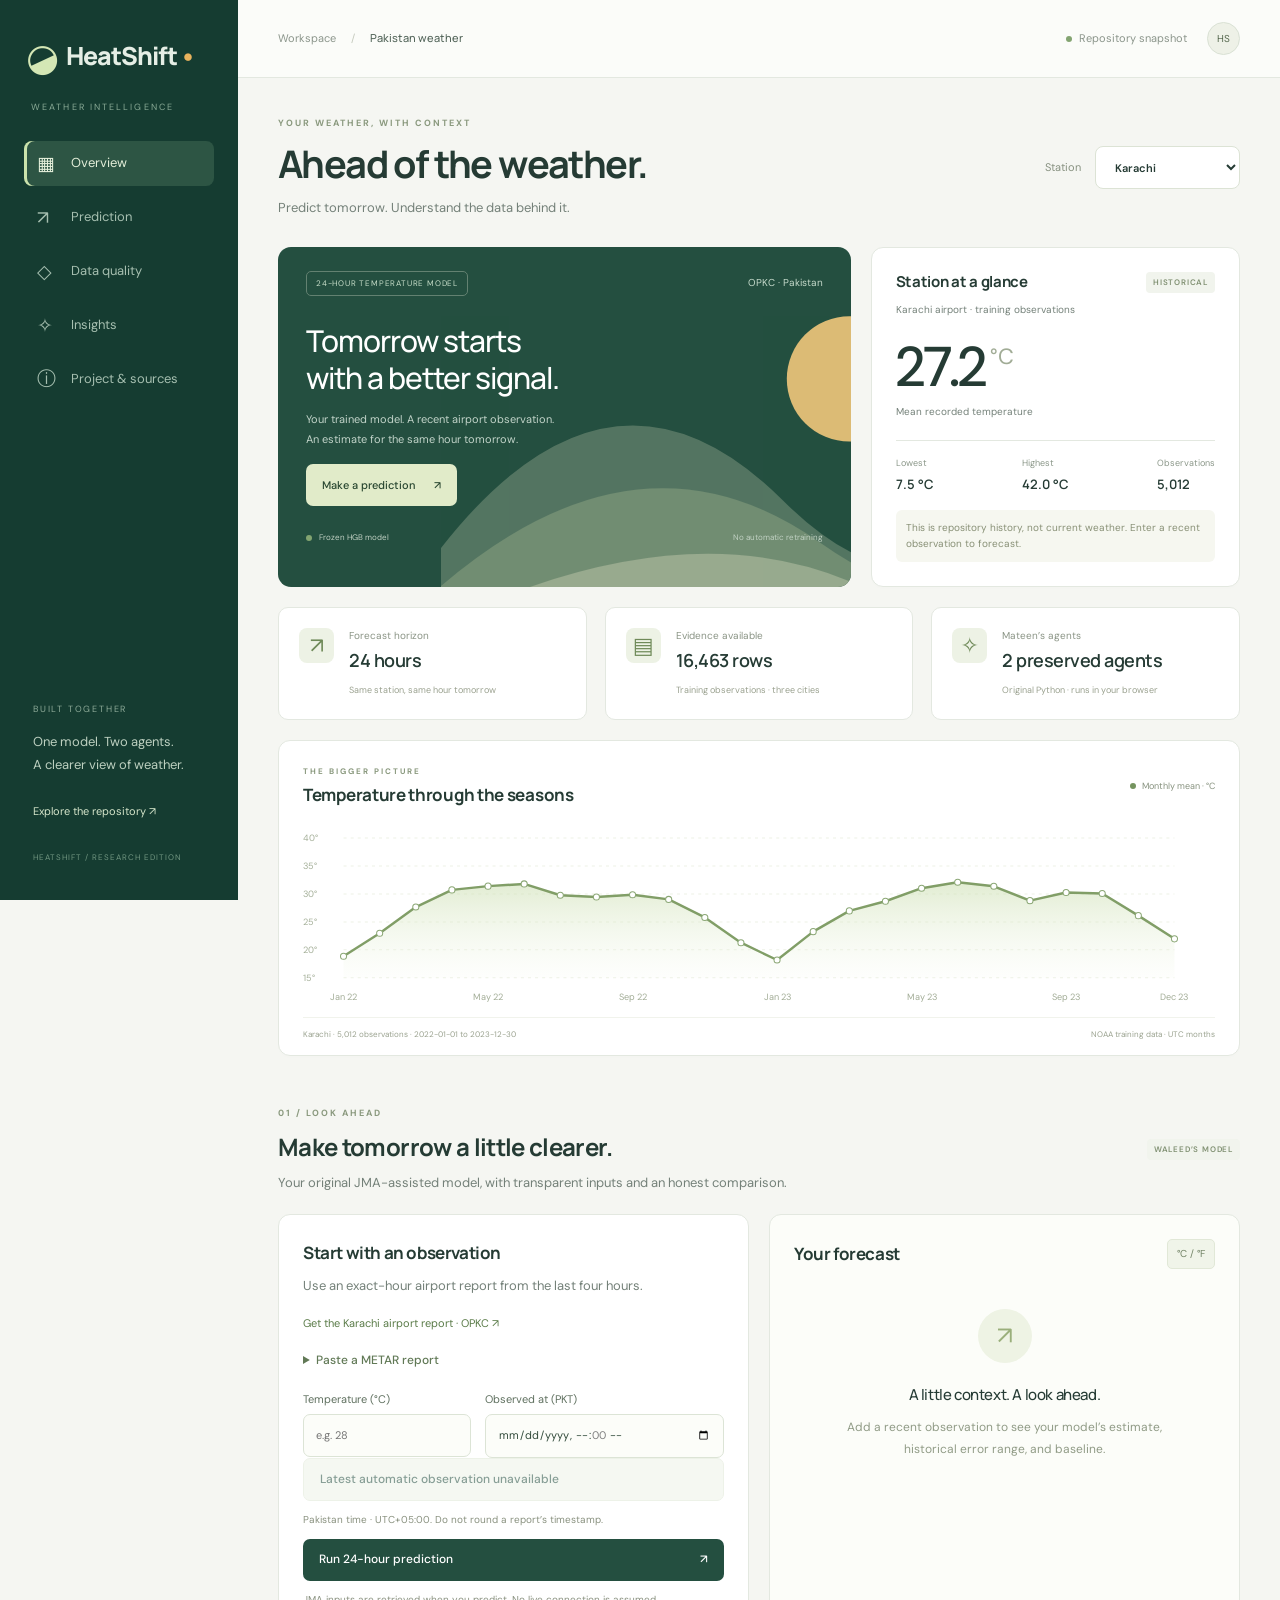
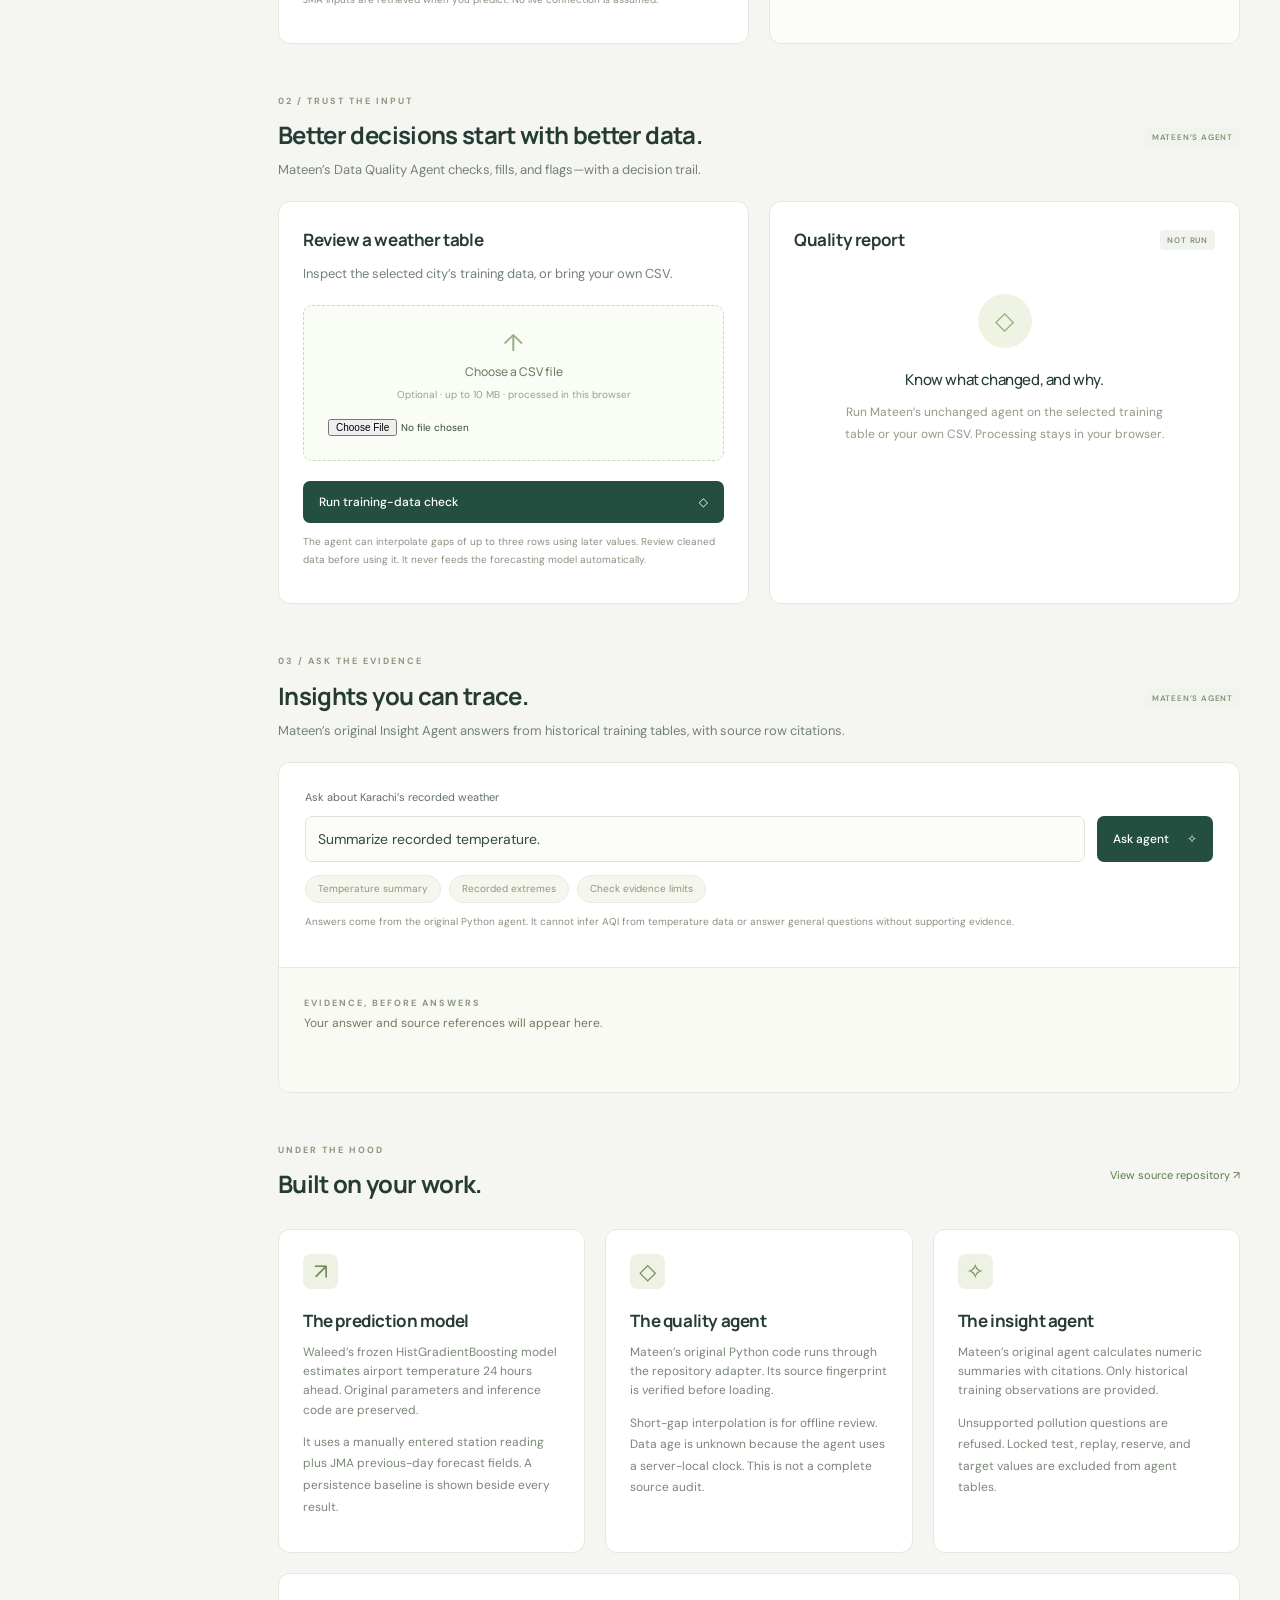
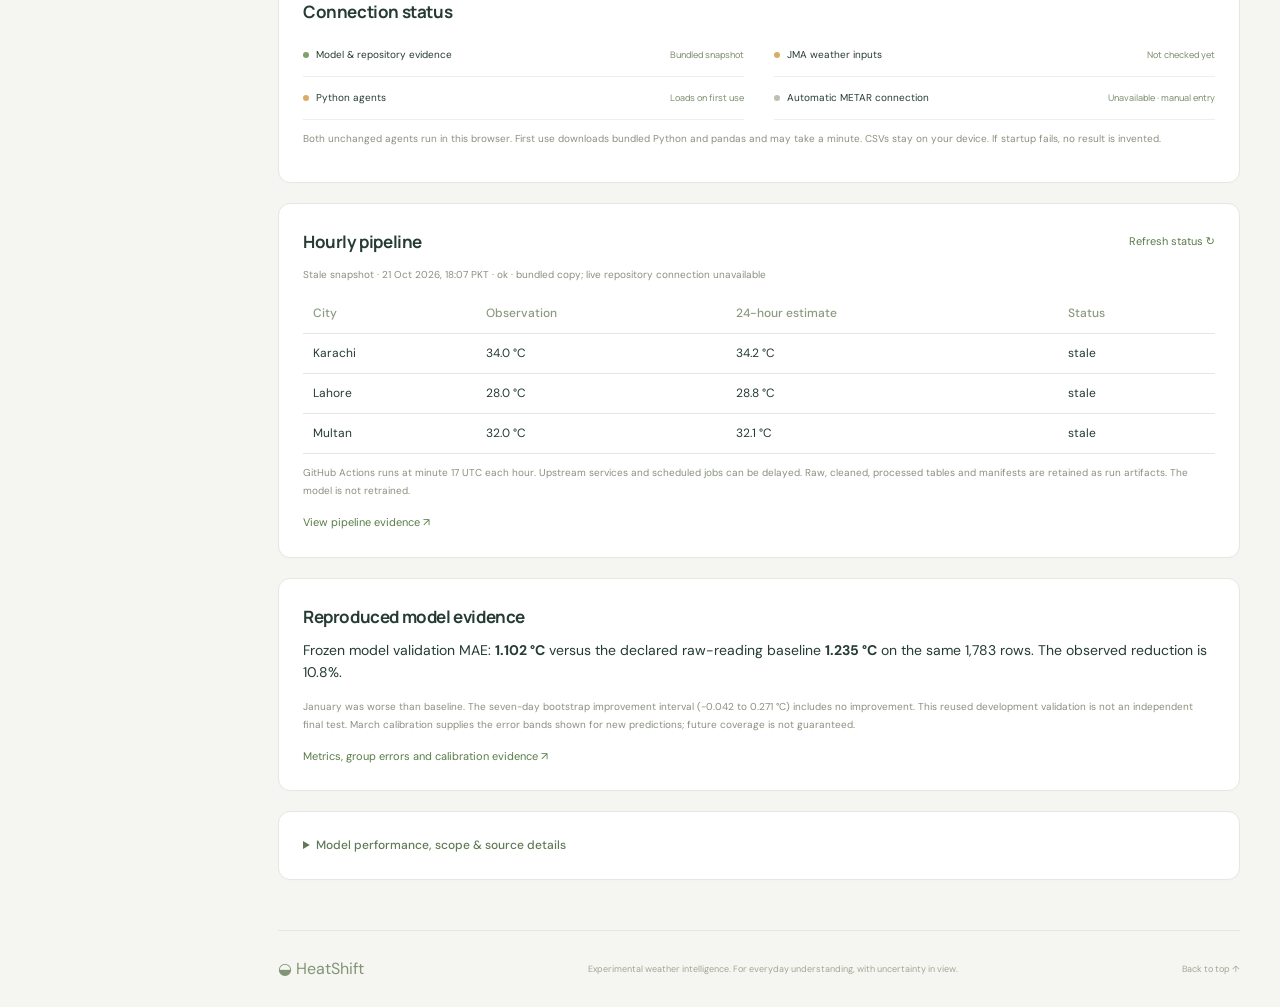
==== HeatShift_Web/index.html @ b213c1d8 "Complete frozen-model evidence, preserved-agent dashboard and hourly pipeline" ====
<!doctype html>
<html lang="en"><head><meta charset="utf-8"><meta name="viewport" content="width=device-width, initial-scale=1"><meta name="theme-color" content="#173f35"><meta name="description" content="HeatShift combines a trained 24-hour temperature model with data quality and cited weather insights for Pakistan."><title>HeatShift — Weather intelligence</title><link rel="stylesheet" href="style.css"></head>
<body>
<a class="skip" href="#main">Skip to dashboard</a>
<aside class="sidebar"><a class="brand" href="#overview"><span class="brand-icon">◒</span> HeatShift<span class="brand-dot">•</span></a><span class="workspace-label">WEATHER INTELLIGENCE</span><nav aria-label="Dashboard"><a class="active" href="#overview"><span>▦</span> Overview</a><a href="#prediction"><span>↗</span> Prediction</a><a href="#quality"><span>◇</span> Data quality</a><a href="#insights"><span>✧</span> Insights</a><a href="#project"><span>ⓘ</span> Project & sources</a></nav><div class="sidebar-bottom"><span class="tiny-label">BUILT TOGETHER</span><p>One model. Two agents.<br>A clearer view of weather.</p><a href="https://github.com/waleedirfan2006-arch/Heat-Shift-" target="_blank" rel="noreferrer">Explore the repository ↗</a><span class="version">HEATSHIFT / RESEARCH EDITION</span></div></aside>
<div class="app"><header class="topbar"><span>Workspace <span class="slash">/</span> <strong>Pakistan weather</strong></span><div><span class="snapshot"><i></i> Repository snapshot</span><span class="avatar" title="HeatShift team">HS</span></div></header>
<main id="main"><section id="overview"><div class="page-heading"><div><p class="eyebrow">YOUR WEATHER, WITH CONTEXT</p><h1>Ahead of the weather.</h1><p class="muted">Predict tomorrow. Understand the data behind it.</p></div><label class="city-picker">Station <select id="city"><option>Karachi</option><option>Lahore</option><option>Multan</option></select></label></div>
<div class="overview-grid"><article class="hero"><div class="hero-top"><span class="pill light">24-HOUR TEMPERATURE MODEL</span><span id="airport">OPKC · Pakistan</span></div><div class="hero-copy"><span class="sun" aria-hidden="true">☀</span><h2>Tomorrow starts<br>with a better signal.</h2><p>Your trained model. A recent airport observation.<br>An estimate for the same hour tomorrow.</p><a class="button cream" href="#prediction">Make a prediction <span>↗</span></a></div><div class="hero-bottom"><span><i></i> Frozen HGB model</span><span>No automatic retraining</span></div><svg class="landscape" viewBox="0 0 600 320" aria-hidden="true"><circle cx="430" cy="92" r="66" fill="#f1c77c"/><path d="M0 270Q180 40 360 220T700 140V400H0" fill="#597965"/><path d="M0 310Q210 130 400 265T700 160V400H0" fill="#7a9478"/><path d="M0 350Q250 230 430 305T700 250V400H0" fill="#a5b497"/></svg></article>
<article class="card station-card"><div class="card-title"><h2>Station at a glance</h2><span class="tag">HISTORICAL</span></div><p class="muted" id="stationSub">Training observations · loading…</p><div class="historical-temp"><span id="historicalMean">—</span><small>°C</small></div><p class="muted">Mean recorded temperature</p><div class="station-range"><div><span>Lowest</span><strong id="historicalMin">—</strong></div><div><span>Highest</span><strong id="historicalMax">—</strong></div><div><span>Observations</span><strong id="rowCount">—</strong></div></div><div class="notice subtle">This is repository history, not current weather. Enter a recent observation to forecast.</div></article></div>
<div class="stat-grid"><article class="mini-card"><span class="mini-icon">↗</span><div><span>Forecast horizon</span><strong>24 hours</strong><small>Same station, same hour tomorrow</small></div></article><article class="mini-card"><span class="mini-icon">▤</span><div><span>Evidence available</span><strong>16,463 rows</strong><small>Training observations · three cities</small></div></article><article class="mini-card"><span class="mini-icon">✧</span><div><span>Mateen’s agents</span><strong>2 preserved agents</strong><small id="runtimeBrief">Original Python · runs in your browser</small></div></article></div>
<article class="card history-card"><div class="card-title"><div><p class="eyebrow">THE BIGGER PICTURE</p><h2>Temperature through the seasons</h2></div><span class="legend"><i></i> Monthly mean · °C</span></div><div id="chart" class="chart" aria-label="Historical monthly temperature chart"></div><div class="chart-foot"><span id="chartScope">Loading repository observations…</span><span>NOAA training data · UTC months</span></div></article></section>
<section id="prediction" class="section"><div class="section-heading"><div><p class="eyebrow">01 / LOOK AHEAD</p><h2>Make tomorrow a little clearer.</h2><p class="muted">Your original JMA-assisted model, with transparent inputs and an honest comparison.</p></div><span class="tag">WALEED’S MODEL</span></div><div class="two-col"><article class="card"><h3>Start with an observation</h3><p class="muted">Use an exact-hour airport report from the last four hours.</p><a id="metarLink" class="text-link" target="_blank" rel="noreferrer">Get the airport report ↗</a><details><summary>Paste a METAR report</summary><label for="metar">Airport report</label><textarea id="metar" rows="2" placeholder="Paste one report for the selected airport"></textarea><button id="parseMetar" type="button" class="button secondary">Fill observation</button><p id="parseStatus" class="help" role="status"></p></details><form id="forecastForm"><div class="form-grid"><label>Temperature (°C)<input id="temperature" type="number" min="-60" max="60" step="1" placeholder="e.g. 28" required></label><label>Observed at (PKT)<input id="observedAt" type="datetime-local" step="3600" required></label></div><button id="usePipelineObservation" class="button secondary wide" type="button" disabled>Latest automatic observation unavailable</button><p class="help">Pakistan time · UTC+05:00. Do not round a report’s timestamp.</p><button class="button primary wide" id="predict">Run 24-hour prediction <span>↗</span></button><p id="forecastStatus" role="status" class="help">JMA inputs are retrieved when you predict. No live connection is assumed.</p></form></article><article class="card result-card"><div class="card-title"><h3>Your forecast</h3><button id="units" class="unit-button" aria-label="Toggle result temperature unit">°C / °F</button></div><div id="result" aria-live="polite"><div class="empty-state"><span>↗</span><h3>A little context. A look ahead.</h3><p>Add a recent observation to see your model’s estimate, historical error range, and baseline.</p></div></div><button id="downloadForecast" class="button secondary" hidden>Download prediction receipt ↓</button></article></div></section>
<section id="quality" class="section"><div class="section-heading"><div><p class="eyebrow">02 / TRUST THE INPUT</p><h2>Better decisions start with better data.</h2><p class="muted">Mateen’s Data Quality Agent checks, fills, and flags—with a decision trail.</p></div><span class="tag">MATEEN’S AGENT</span></div><div class="two-col"><article class="card"><h3>Review a weather table</h3><p class="muted">Inspect the selected city’s training data, or bring your own CSV.</p><label class="upload-box" for="csvFile"><span>↑</span><strong>Choose a CSV file</strong><span id="fileName">Optional · up to 10 MB · processed in this browser</span><input id="csvFile" type="file" accept=".csv,text/csv"></label><button id="runQuality" class="button primary wide">Run training-data check <span>◇</span></button><button id="resetFile" class="text-link" hidden>Use repository training data instead</button><p class="help">The agent can interpolate gaps of up to three rows using later values. Review cleaned data before using it. It never feeds the forecasting model automatically.</p></article><article class="card"><div class="card-title"><h3>Quality report</h3><span class="tag" id="qualityState">NOT RUN</span></div><div id="qualityResult" aria-live="polite"><div class="empty-state"><span>◇</span><h3>Know what changed, and why.</h3><p>Run Mateen’s unchanged agent on the selected training table or your own CSV. Processing stays in your browser.</p></div></div><div id="qualityDownloads" hidden><label class="checkbox"><input type="checkbox" id="approveCleaned"> I reviewed the decisions and limitations.</label><div class="action-row"><button id="downloadCleaned" class="button secondary" disabled>Cleaned CSV ↓</button><button id="downloadQuality" class="button secondary">Report JSON ↓</button></div></div></article></div></section>
<section id="insights" class="section"><div class="section-heading"><div><p class="eyebrow">03 / ASK THE EVIDENCE</p><h2>Insights you can trace.</h2><p class="muted">Mateen’s original Insight Agent answers from historical training tables, with source row citations.</p></div><span class="tag">MATEEN’S AGENT</span></div><article class="card insight-card"><div class="insight-input"><label for="question">Ask about <span id="insightCity">Karachi</span>’s recorded weather</label><div class="ask-row"><input id="question" value="Summarize recorded temperature." maxlength="500"><button id="askInsight" class="button primary">Ask agent <span>✧</span></button></div><div class="chips"><button data-question="Summarize recorded temperature.">Temperature summary</button><button data-question="What are the minimum and maximum recorded temperatures?">Recorded extremes</button><button data-question="What is the air quality or AQI?">Check evidence limits</button></div><p class="help">Answers come from the original Python agent. It cannot infer AQI from temperature data or answer general questions without supporting evidence.</p></div><div id="insightResult" class="insight-output" aria-live="polite"><span class="eyebrow">EVIDENCE, BEFORE ANSWERS</span><p>Your answer and source references will appear here.</p></div></article></section>
<section id="project" class="section"><div class="section-heading"><div><p class="eyebrow">UNDER THE HOOD</p><h2>Built on your work.</h2></div><a class="text-link" href="https://github.com/waleedirfan2006-arch/Heat-Shift-" target="_blank" rel="noreferrer">View source repository ↗</a></div><div class="three-col"><article class="card"><span class="mini-icon">↗</span><h3>The prediction model</h3><p>Waleed’s frozen HistGradientBoosting model estimates airport temperature 24 hours ahead. Original parameters and inference code are preserved.</p><p class="help">It uses a manually entered station reading plus JMA previous-day forecast fields. A persistence baseline is shown beside every result.</p></article><article class="card"><span class="mini-icon">◇</span><h3>The quality agent</h3><p>Mateen’s original Python code runs through the repository adapter. Its source fingerprint is verified before loading.</p><p class="help">Short-gap interpolation is for offline review. Data age is unknown because the agent uses a server-local clock. This is not a complete source audit.</p></article><article class="card"><span class="mini-icon">✧</span><h3>The insight agent</h3><p>Mateen’s original agent calculates numeric summaries with citations. Only historical training observations are provided.</p><p class="help">Unsupported pollution questions are refused. Locked test, replay, reserve, and target values are excluded from agent tables.</p></article></div><article class="card connection-card"><h3>Connection status</h3><div class="connections"><div><span><i class="dot green"></i>Model & repository evidence</span><strong>Bundled snapshot</strong></div><div><span><i class="dot amber" id="jmaDot"></i>JMA weather inputs</span><strong id="jmaStatus">Not checked yet</strong></div><div><span><i class="dot amber" id="agentDot"></i>Python agents</span><strong id="agentStatus">Loads on first use</strong></div><div><span><i class="dot gray"></i>Automatic METAR connection</span><strong>Unavailable · manual entry</strong></div></div><p id="runtimeStatus" class="help" role="status">Both unchanged agents run in this browser. First use downloads bundled Python and pandas and may take a minute. CSVs stay on your device. If startup fails, no result is invented.</p></article><article class="card connection-card" id="hourlyCard"><div class="card-title"><h3>Hourly pipeline</h3><button id="refreshPipeline" class="text-link">Refresh status ↻</button></div><p id="pipelineStatus" class="help" role="status">Checking the repository's latest hourly snapshot…</p><div id="pipelineResults"></div><p class="help">GitHub Actions runs at minute 17 UTC each hour. Upstream services and scheduled jobs can be delayed. Raw, cleaned, processed tables and manifests are retained as run artifacts. The model is not retrained.</p><a class="text-link" href="https://github.com/waleedirfan2006-arch/Heat-Shift-/actions" target="_blank" rel="noreferrer">View pipeline evidence ↗</a></article><article class="card connection-card"><h3>Reproduced model evidence</h3><p>Frozen model validation MAE: <b>1.102 °C</b> versus the declared raw-reading baseline <b>1.235 °C</b> on the same 1,783 rows. The observed reduction is 10.8%.</p><p class="help">January was worse than baseline. The seven-day bootstrap improvement interval (-0.042 to 0.271 °C) includes no improvement. This reused development validation is not an independent final test. March calibration supplies the error bands shown for new predictions; future coverage is not guaranteed.</p><a class="text-link" href="model_evaluation.json" target="_blank">Metrics, group errors and calibration evidence ↗</a></article><details class="card evidence-details"><summary>Model performance, scope & source details</summary><p>Reproduced January–February 2024 validation MAE against the declared raw-reading baseline, in °C (lower is better):</p><div class="table-scroll"><table><thead><tr><th>City</th><th>Original model</th><th>Persistence</th></tr></thead><tbody><tr><td>Karachi</td><td>1.031</td><td>1.368</td></tr><tr><td>Lahore</td><td>1.082</td><td>1.129</td></tr><tr><td>Multan</td><td>1.226</td><td>1.352</td></tr></tbody></table></div><p>The latest recheck uses saved archived JMA responses and unchanged model parameters; it does not tune on held-out data. Karachi was worse than persistence on the repository’s 2024 locked test (0.932 vs 0.892 °C). Historical error ranges do not guarantee future coverage.</p><p>Original model and data snapshot: <code>7bf6282b956e214438dfa89247a1a32ed238d61c</code>. Agent source: <code>165be6f1a61130e42099f9b30683f29d4820e22b</code>. The preserved integration verifies SHA-256 fingerprints.</p><p><a href="https://github.com/waleedirfan2006-arch/Heat-Shift-/blob/main/HeatShift_Static_Space/README.md" target="_blank" rel="noreferrer">Model evaluation evidence ↗</a> · <a href="integration_provenance.json" target="_blank">Integration provenance ↗</a> · <a href="https://open-meteo.com/en/docs/previous-runs-api" target="_blank" rel="noreferrer">JMA data via Open-Meteo · CC BY 4.0 ↗</a></p></details></section><footer><a class="footer-brand" href="#overview">◒ HeatShift</a><span>Experimental weather intelligence. For everyday understanding, with uncertainty in view.</span><a href="#overview">Back to top ↑</a></footer></main></div><script src="core.js"></script><script src="model.js"></script><script src="app.js"></script></body></html>
---- HeatShift_Web/style.css ----
@import url('https://fonts.googleapis.com/css2?family=DM+Sans:wght@400;500;600;700&family=Manrope:wght@400;500;600;700;800&display=swap');
:root{--bg:#f5f6f2;--surface:#fff;--ink:#253b34;--muted:#748179;--line:#e3e8e0;--green:#244f40;--lime:#dbe8c7;--accent:#d38244;--sidebar:238px}*{box-sizing:border-box}html{scroll-behavior:smooth;scroll-padding-top:32px}body{margin:0;color:var(--ink);background:var(--bg);font-family:'DM Sans',system-ui,sans-serif;font-size:14px;line-height:1.6}h1,h2,h3,strong,.brand{font-family:Manrope,system-ui,sans-serif}h1,h2,h3,p{margin-top:0}h1{font-size:38px;line-height:1.2;font-weight:700;letter-spacing:-1.6px;margin-bottom:10px}h2{font-size:23px;line-height:1.35;letter-spacing:-.65px;font-weight:700;margin-bottom:8px}h3{font-size:17px;margin-bottom:9px;letter-spacing:-.4px}a{color:inherit}button,input,select,textarea{font:inherit}button,a,input,select,textarea{outline-offset:4px}button{cursor:pointer}button:disabled{cursor:wait;opacity:.55}button[hidden],[hidden]{display:none!important}.skip{position:fixed;top:-100px;z-index:20;background:white;padding:15px}.skip:focus{top:0}.sidebar{position:fixed;inset:0 auto 0 0;width:var(--sidebar);background:#153c31;color:#e5eee5;display:flex;flex-direction:column;padding:36px 24px;z-index:5}.brand{text-decoration:none;font-size:25px;letter-spacing:-1px;font-weight:800;display:flex;align-items:center;gap:10px}.brand-icon{font-size:38px;line-height:1;color:#d4e7b5;transform:rotate(-25deg)}.brand-dot{color:#e8b35d;margin-left:-8px}.workspace-label{font-size:9px;letter-spacing:2.1px;margin:24px 0 27px 7px;color:#89aa96}.sidebar nav{display:grid;gap:9px}.sidebar nav a{text-decoration:none;color:#a6bfb0;padding:12px 13px;border-radius:8px;display:flex;align-items:center;gap:14px;font-size:13px}.sidebar nav a span{font-size:19px;width:20px;line-height:1}.sidebar nav a.active,.sidebar nav a:hover{background:#2d5544;color:#e4efda}.sidebar nav a.active{box-shadow:inset 3px 0 #cbe3ac}.sidebar-bottom{margin-top:auto;padding:50px 9px 0}.tiny-label{font-size:9px;letter-spacing:1.8px;color:#8daa98}.sidebar-bottom p{font-size:13px;color:#bdd0c0;line-height:1.8;margin:12px 0 22px}.sidebar-bottom a{font-size:11px;color:#d5e5ca;text-decoration:none}.version{display:block;font-size:8px;letter-spacing:1px;color:#719681;margin-top:30px}.app{margin-left:var(--sidebar)}.topbar{height:78px;background:#fbfcf9;border-bottom:1px solid var(--line);display:flex;justify-content:space-between;align-items:center;padding:0 40px;font-size:11px;color:#8b958b}.topbar>div{display:flex;align-items:center;gap:20px}.topbar strong{color:#53655a;font-weight:500}.slash{margin:0 12px;color:#c5cabe}.snapshot{display:flex;align-items:center;gap:7px}.snapshot i,.hero-bottom i{width:6px;height:6px;border-radius:50%;background:#83a471;display:inline-block}.avatar{border:1px solid #d9e1d4;width:33px;height:33px;border-radius:50%;display:grid;place-items:center;color:#56684e;background:#eef1e7;font-size:10px}main{max-width:1450px;margin:auto;padding:38px 40px 0}.page-heading{display:flex;justify-content:space-between;align-items:center;gap:20px;margin-bottom:28px}.eyebrow{font-size:9px;font-weight:700;letter-spacing:2px;color:#8a997e;margin-bottom:11px}.muted{color:var(--muted);font-size:13px;line-height:1.7;margin-bottom:14px}.page-heading .muted{margin-bottom:0}.city-picker{font-size:11px;color:#879180;display:flex;align-items:center;gap:14px}.city-picker select{font-weight:600;padding:11px 35px 11px 15px;width:145px;color:var(--ink);background:#fff;border:1px solid #dce3d5;border-radius:8px}.overview-grid{display:grid;grid-template-columns:1.55fr 1fr;gap:20px}.hero{isolation:isolate;position:relative;overflow:hidden;border-radius:13px;min-height:338px;background:#244f40;color:#fff;padding:24px 28px 20px}.hero-top{display:flex;justify-content:space-between;font-size:10px;color:#c6dacb;align-items:center;position:relative;z-index:1;gap:10px}.pill{display:inline-flex;padding:5px 9px;border:1px solid #dde5d8;border-radius:5px;font-size:9px;letter-spacing:.8px}.pill.light{border-color:#638171;color:#c7ddc8;font-size:8px}.hero-copy{position:relative;z-index:1;margin-top:26px}.hero-copy h2{font-size:30px;font-weight:500;line-height:1.25;letter-spacing:-1px;margin-bottom:13px;max-width:340px}.hero-copy p{font-size:11px;color:#c2d4c9;line-height:1.8}.sun{position:absolute;right:14%;top:15px;font-size:44px;color:#edce8e;display:none}.button{border:0;border-radius:7px;display:inline-flex;align-items:center;justify-content:center;gap:18px;padding:12px 16px;font-weight:500;font-size:12px;text-decoration:none;line-height:1.4;min-height:42px;transition:background .15s,transform .15s}.button:hover{filter:brightness(1.06);transform:translateY(-1px)}.button.cream{color:#284630;background:#e1ebc9;margin-top:4px;font-size:11px}.button.primary{color:white;background:var(--green)}.button.secondary{color:var(--green);background:#eef3e8;border:1px solid #dfe8d7}.wide{width:100%;justify-content:space-between}.hero-bottom{position:relative;z-index:1;display:flex;gap:25px;justify-content:space-between;font-size:8px;color:#c2d2c4;margin-top:25px}.hero-bottom span:first-child{display:flex;align-items:center;gap:7px}.landscape{position:absolute;right:-160px;bottom:-9px;width:570px;height:305px;z-index:-1;opacity:.9;pointer-events:none}.card{background:var(--surface);border:1px solid var(--line);border-radius:12px;padding:24px;box-shadow:0 2px 3px #253b3402;min-width:0}.card-title{display:flex;justify-content:space-between;align-items:center;gap:12px;margin-bottom:5px}.card-title h2{font-size:15px;margin-bottom:0;letter-spacing:-.3px}.card-title h3{margin:0}.tag{font-size:8px;letter-spacing:.8px;font-weight:600;padding:4px 7px;background:#f1f4ed;color:#819173;border-radius:4px;white-space:nowrap}.station-card>.muted{font-size:10px;margin-top:8px}.historical-temp{display:flex;align-items:flex-start;gap:5px;margin-top:21px;line-height:1}.historical-temp>span{font-size:56px;font-weight:500;letter-spacing:-2px}.historical-temp small{font-size:22px;margin-top:7px;color:#a1ac96}.historical-temp+.muted{margin:8px 0 20px}.station-range{display:flex;justify-content:space-between;padding:15px 0;border-top:1px solid var(--line)}.station-range span{font-size:9px;color:#8b9789;display:block}.station-range strong{font-size:13px;font-weight:600;margin-top:4px;display:block}.notice{font-size:10px;padding:10px;border-radius:6px;line-height:1.6}.subtle{background:#f6f7f0;color:#889076}.stat-grid{display:grid;grid-template-columns:repeat(3,1fr);gap:18px;margin:20px 0}.mini-card{display:flex;align-items:flex-start;gap:15px;background:white;border:1px solid var(--line);border-radius:10px;padding:20px}.mini-icon{width:35px;height:35px;border-radius:8px;background:#edf2e5;display:inline-grid;place-items:center;color:#6f8a59;font-size:22px;flex-shrink:0}.mini-card div>span{display:block;color:#8a9485;font-size:10px}.mini-card strong{display:block;font-size:18px;font-weight:600;letter-spacing:-.5px;margin:2px 0}.mini-card small{font-size:9px;color:#9aA18f}.history-card{padding-bottom:14px}.history-card .card-title{margin-bottom:5px}.history-card h2{font-size:17px}.history-card .eyebrow{font-size:8px;margin-bottom:6px}.legend{font-size:9px;color:#87927f;display:flex;gap:6px;align-items:center;white-space:nowrap}.legend i{height:6px;width:6px;background:#75945f;border-radius:50%}.chart{width:100%;height:205px}.chart svg{width:100%;height:100%;overflow:visible}.chart-foot{display:flex;justify-content:space-between;color:#9aa28f;font-size:8px;gap:10px;border-top:1px solid #f1f3ec;padding-top:10px}.section{margin-top:50px;scroll-margin-top:25px}.section-heading{display:flex;align-items:center;justify-content:space-between;gap:20px;margin-bottom:20px}.section-heading .muted{margin-bottom:0}.section-heading h2{font-size:24px}.two-col{display:grid;grid-template-columns:1fr 1fr;gap:20px}.three-col{display:grid;grid-template-columns:repeat(3,1fr);gap:20px}.three-col p{font-size:12px;color:#7a8778}.three-col .mini-icon{margin-bottom:18px}.form-grid{display:grid;grid-template-columns:.7fr 1fr;gap:14px;margin-top:20px}label{display:block;font-size:11px;color:#5f705f}input:not([type=checkbox]),textarea,select{width:100%;border:1px solid #dce4d6;border-radius:7px;background:#fcfdf9;color:#324b3b;padding:11px 12px;min-height:43px}input:focus,textarea:focus,select:focus{border-color:#7b9669;outline:2px solid #dceacb}label input{margin-top:6px}.help{font-size:10px;color:#89917f;line-height:1.8;margin:10px 0}.text-link{color:#5a7b48;font-size:11px;border:0;background:transparent;padding:0;cursor:pointer;text-decoration:none}.text-link:hover{text-decoration:underline}details{margin-top:18px}summary{cursor:pointer;font-size:12px;color:#617956;font-weight:500}details[open] summary{margin-bottom:15px}details textarea{margin:7px 0 10px}.result-card{background:#fcfdf9}.empty-state{text-align:center;max-width:340px;margin:22px auto;padding:18px 0}.empty-state>span{display:inline-grid;place-items:center;width:54px;height:54px;border-radius:50%;background:#eef3e4;color:#9aaf7b;font-size:25px;margin-bottom:20px}.empty-state h3{font-size:15px;font-weight:500}.empty-state p{font-size:12px;color:#909b86;line-height:1.9}.unit-button{background:#f0f4e9;color:#718365;border:1px solid #e1e8d7;font-size:10px;border-radius:5px;padding:6px 9px}.result-number{font-size:70px;line-height:1.1;font-weight:500;letter-spacing:-3px;color:#365d3f;margin:22px 0 7px}.result-number small{font-size:25px;color:#94a385;letter-spacing:0}.result-target{font-size:11px;color:#8b987c}.result-metrics{display:grid;grid-template-columns:1fr 1fr;gap:16px;border-top:1px solid var(--line);padding-top:17px;margin-top:18px}.result-metrics span{font-size:10px;color:#8b967e;display:block}.result-metrics strong{display:block;font-size:17px;margin-top:5px}.result-source{font-size:10px;color:#89937d;margin:14px 0}.error{background:#fff4e8;border:1px solid #f1d6b3;color:#9c6230;border-radius:8px;padding:16px;font-size:12px;line-height:1.8}.upload-box{display:flex;align-items:center;justify-content:center;flex-direction:column;border:1px dashed #cbd9bf;background:#fafcf6;border-radius:9px;padding:18px;margin:20px 0;cursor:pointer;text-align:center}.upload-box>span:first-child{font-size:24px;color:#9aad85}.upload-box strong{font-size:12px;color:#718265;font-weight:500}.upload-box>span:last-of-type{font-size:10px;margin-top:6px;color:#96a18b}.upload-box input{font-size:10px;max-width:100%;min-height:0;padding:6px;margin-top:10px;background:transparent;border:0}#resetFile{margin-top:12px}.quality-metrics{display:grid;grid-template-columns:repeat(3,1fr);gap:12px;margin:20px 0}.quality-metrics strong{display:block;font-size:25px;font-weight:500}.quality-metrics span{font-size:9px;color:#8c9781}.decision{padding:12px 0;border-top:1px solid var(--line);font-size:11px}.decision .tag{margin-right:6px}.decision p{font-size:10px;color:#8b957e;margin:5px 0 0}.decision-list{max-height:260px;overflow:auto}.checkbox{display:flex;align-items:center;gap:8px;font-size:10px;margin:15px 0}.checkbox input{accent-color:var(--green);width:16px;height:16px}.action-row{display:flex;gap:8px;flex-wrap:wrap}.insight-card{padding:0;overflow:hidden}.insight-input{padding:26px}.ask-row{display:flex;gap:12px;margin:9px 0 13px}.ask-row input{flex:1;min-width:0}.ask-row .button{white-space:nowrap}.chips{display:flex;gap:8px;flex-wrap:wrap}.chips button{background:#f5f7ef;border:1px solid #e7ecdf;border-radius:30px;padding:5px 12px;color:#8a987a;font-size:10px}.chips button:hover{background:#e9f1dc}.insight-output{background:#f8faf3;border-top:1px solid var(--line);padding:25px;color:#6e7f60;font-size:12px;min-height:125px}.insight-output p{white-space:pre-wrap;line-height:1.9;margin-bottom:10px}.citations{font-size:10px;border-top:1px solid #e1e8d6;margin-top:15px;padding-top:12px;overflow-wrap:anywhere}.citation{display:inline-block;background:#edf2e4;padding:5px 9px;border-radius:5px;margin:4px 4px 0 0}.connection-card{margin-top:20px}.connections{display:grid;grid-template-columns:1fr 1fr;gap:0 30px}.connections>div{display:flex;justify-content:space-between;align-items:center;border-bottom:1px solid #edf0e7;padding:13px 0;gap:10px;font-size:10px}.connections strong{font-size:9px;color:#87977b;font-weight:500;text-align:right}.dot{width:6px;height:6px;border-radius:50%;display:inline-block;margin-right:7px;background:#b8bfad}.green{background:#82a06b}.amber{background:#d9ad63}.gray{background:#bac1b3}.evidence-details{font-size:12px;color:#89917d;margin-top:20px}.evidence-details code{font-size:10px;overflow-wrap:anywhere}.evidence-details a{color:#6b8b54}table{border-collapse:collapse;width:100%;font-size:12px;text-align:left}td,th{border-bottom:1px solid var(--line);padding:10px}th{font-weight:500;color:#8b9a7e}.table-scroll{overflow:auto}footer{margin-top:50px;display:flex;justify-content:space-between;align-items:center;gap:20px;padding:25px 0;border-top:1px solid var(--line);font-size:9px;color:#a0a794}footer a{text-decoration:none}.footer-brand{font-size:16px;color:#829476;white-space:nowrap}
@media(min-width:1550px){main{padding-top:45px}.hero{min-height:365px}.hero-copy{margin-top:35px}.hero-copy h2{font-size:35px}.landscape{right:-110px}.hero-bottom{margin-top:30px}.historical-temp{margin-top:30px}}
@media(max-width:1150px){:root{--sidebar:200px}.sidebar{padding:30px 18px}.brand{font-size:23px}.brand-icon{font-size:31px}main{padding:30px 26px 0}.topbar{padding:0 26px}.hero{padding:20px;min-height:345px}.hero-copy h2{font-size:26px}.hero-top{align-items:flex-start}.hero-top>span:last-child{font-size:8px}.landscape{right:-260px}.card{padding:20px}.overview-grid{grid-template-columns:1.2fr 1fr}.mini-card{gap:10px;padding:16px 12px}.mini-card strong{font-size:15px}.mini-icon{width:30px;height:30px;font-size:19px}.mini-card small{font-size:8px}.form-grid{grid-template-columns:1fr}.three-col{gap:12px}.connections{grid-template-columns:1fr}h1{font-size:33px}}
@media(max-width:850px){:root{--sidebar:0px}.sidebar{position:relative;inset:auto;width:auto;display:block;padding:18px 22px}.brand{font-size:23px}.workspace-label,.sidebar-bottom{display:none}.sidebar nav{display:flex;gap:4px;margin:15px -4px -6px;overflow:auto;padding-bottom:3px}.sidebar nav a{white-space:nowrap;font-size:10px;padding:9px 10px;gap:6px}.sidebar nav a span{font-size:15px;width:15px}.sidebar nav a.active{box-shadow:inset 0 -2px #cbe3ac}.topbar{height:55px;padding:0 22px}.topbar .snapshot{font-size:9px}.avatar{width:27px;height:27px}main{padding:28px 22px 0}.hero{min-height:330px}.hero-copy h2{font-size:28px}.overview-grid{grid-template-columns:1.3fr 1fr}.section{margin-top:38px}.section-heading h2{font-size:22px}.three-col{grid-template-columns:1fr}.three-col .card{display:block}.three-col .mini-icon{float:left;margin:0 16px 10px 0}.chart-foot{font-size:8px}footer>span{max-width:280px}}
@media(max-width:590px){h1{font-size:29px}.page-heading{align-items:flex-start;flex-direction:column;gap:19px;margin-bottom:20px}.city-picker{width:100%;justify-content:space-between}.city-picker select{width:160px}.eyebrow{font-size:8px}.overview-grid,.two-col{grid-template-columns:1fr}.hero{min-height:332px}.hero-top>span:last-child{font-size:9px}.hero-copy h2{font-size:29px}.landscape{right:-160px;width:510px;opacity:.8}.station-card{padding:23px}.historical-temp{margin-top:18px}.stat-grid{grid-template-columns:1fr;gap:9px}.mini-card{align-items:center;padding:14px 17px}.mini-card>div{display:grid;grid-template-columns:1fr 1fr;align-items:center;gap:0 10px;width:100%}.mini-card strong{font-size:15px;grid-column:2;grid-row:1;text-align:right}.mini-card small{font-size:9px;grid-column:1/3}.history-card .card-title{align-items:flex-start;flex-direction:column;gap:8px}.chart{height:185px}.chart-foot{flex-direction:column;gap:2px}.section-heading{align-items:flex-start}.section-heading>.tag{font-size:7px;margin-top:23px}.section-heading h2{font-size:22px}.section-heading>.text-link{white-space:nowrap;font-size:9px}.form-grid{grid-template-columns:.75fr 1fr}.help{font-size:10px}.ask-row{flex-direction:column}.ask-row .button{justify-content:space-between}.insight-input,.insight-output{padding:20px}.chips{gap:6px}.chips button{font-size:9px}.connections>div{font-size:9px}.topbar{font-size:9px}.topbar>div{gap:10px}.topbar .snapshot{font-size:8px}.topbar>span{max-width:180px}.slash{margin:0 5px}footer{flex-wrap:wrap;margin-top:35px;gap:12px}footer>span{order:3;max-width:none;width:100%;font-size:9px}.section{scroll-margin-top:15px}.result-number{font-size:64px}}
@media(prefers-reduced-motion:reduce){html{scroll-behavior:auto}*{transition:none!important}}
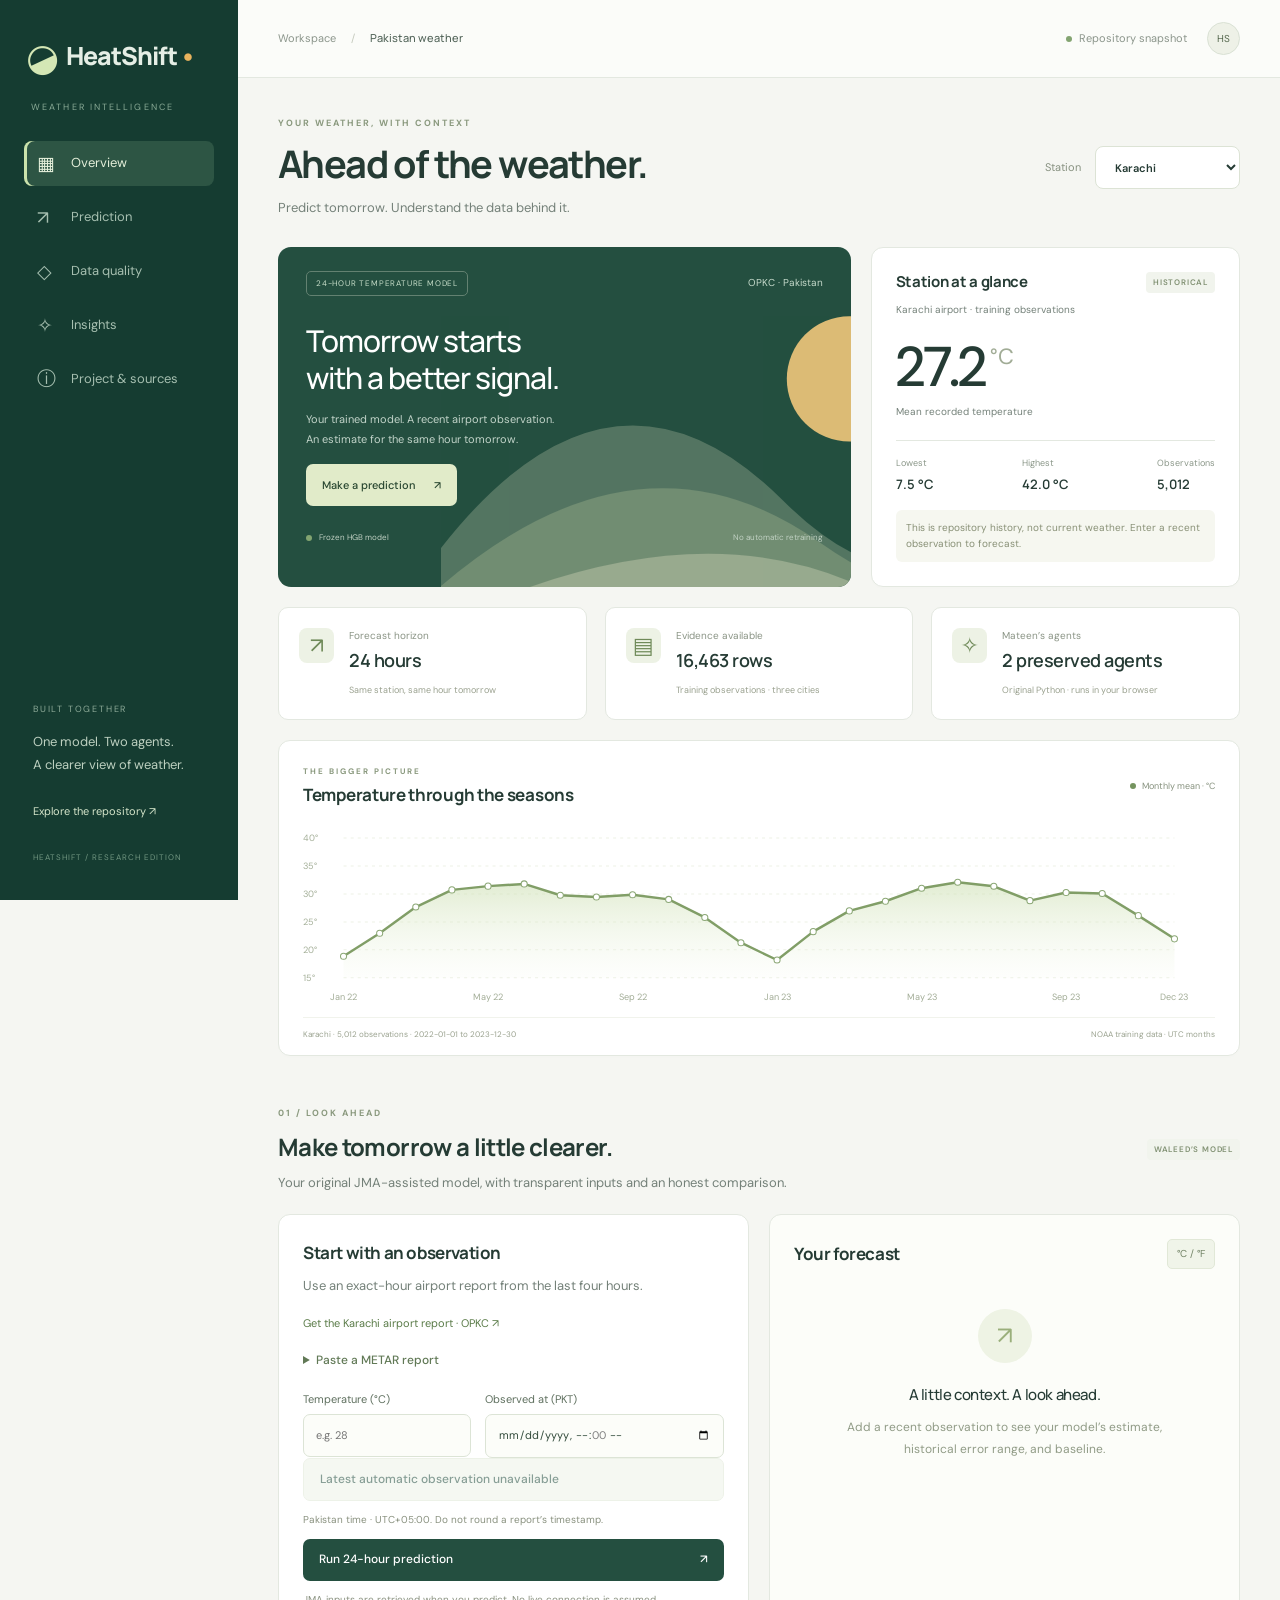
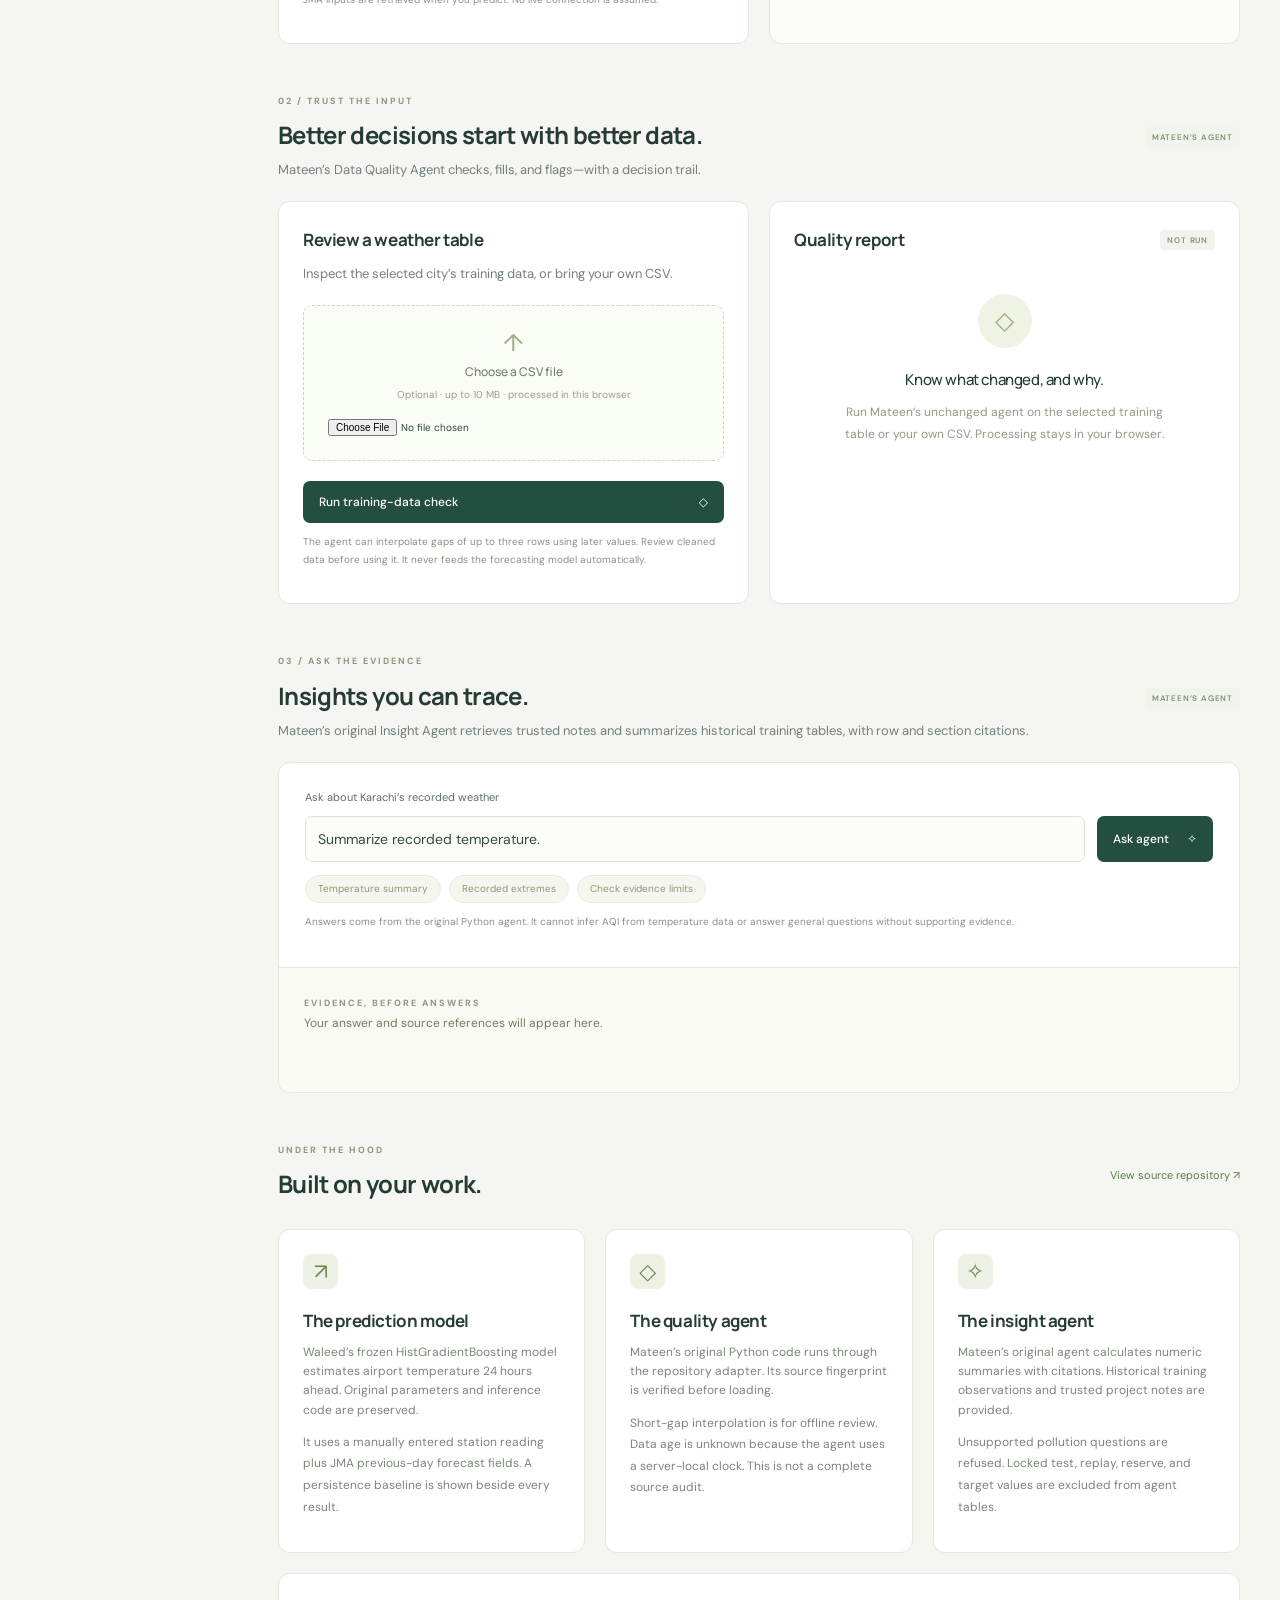
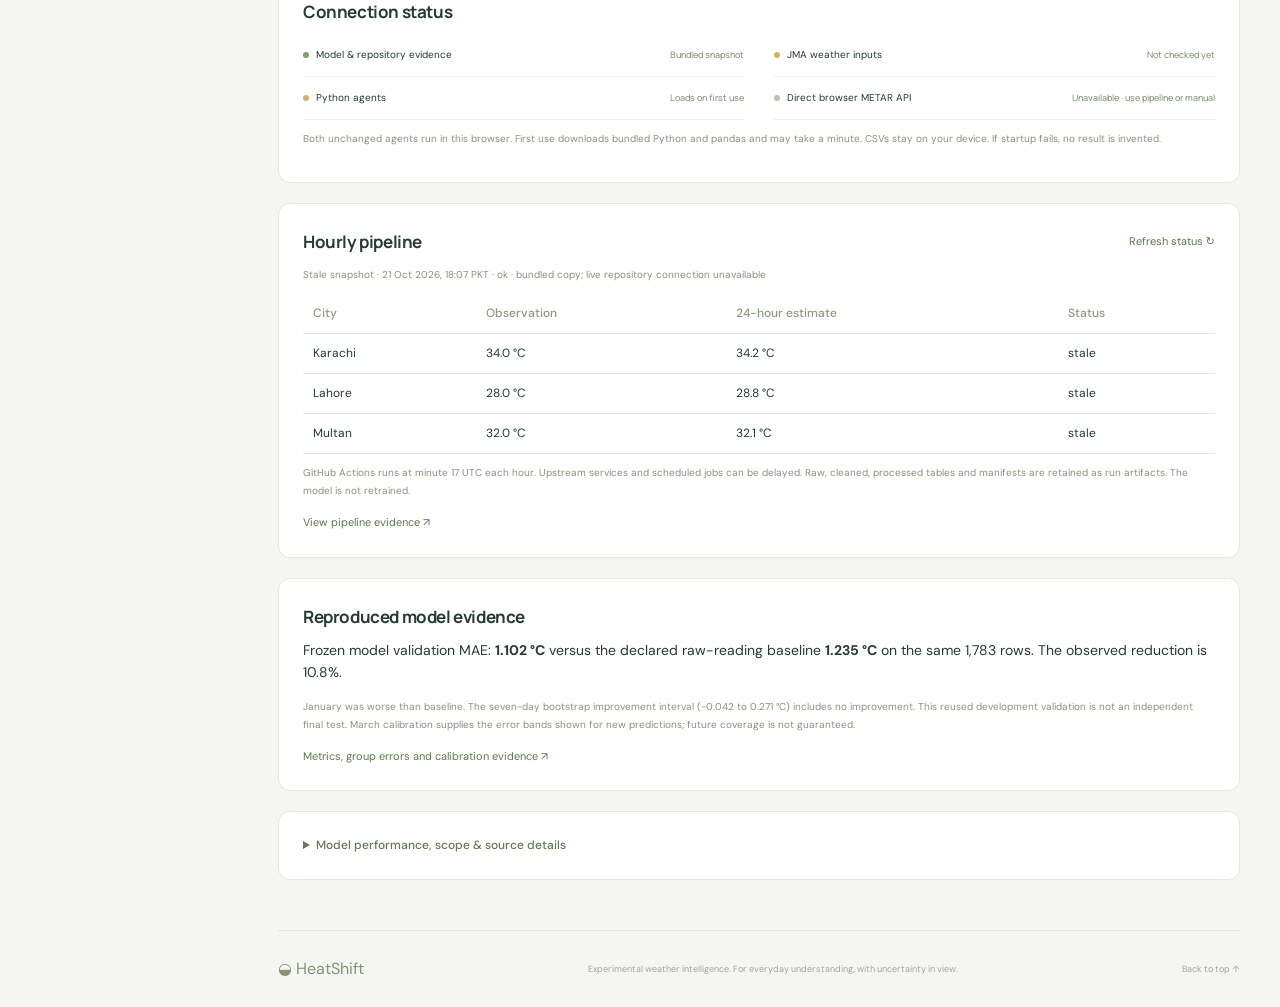
==== commit ae15b9f2: "Document final submission, business model, optimization and honest limitations" ====
--- a/HeatShift_Web/index.html
+++ b/HeatShift_Web/index.html
@@ -11,5 +11,5 @@
 <article class="card history-card"><div class="card-title"><div><p class="eyebrow">THE BIGGER PICTURE</p><h2>Temperature through the seasons</h2></div><span class="legend"><i></i> Monthly mean · °C</span></div><div id="chart" class="chart" aria-label="Historical monthly temperature chart"></div><div class="chart-foot"><span id="chartScope">Loading repository observations…</span><span>NOAA training data · UTC months</span></div></article></section>
 <section id="prediction" class="section"><div class="section-heading"><div><p class="eyebrow">01 / LOOK AHEAD</p><h2>Make tomorrow a little clearer.</h2><p class="muted">Your original JMA-assisted model, with transparent inputs and an honest comparison.</p></div><span class="tag">WALEED’S MODEL</span></div><div class="two-col"><article class="card"><h3>Start with an observation</h3><p class="muted">Use an exact-hour airport report from the last four hours.</p><a id="metarLink" class="text-link" target="_blank" rel="noreferrer">Get the airport report ↗</a><details><summary>Paste a METAR report</summary><label for="metar">Airport report</label><textarea id="metar" rows="2" placeholder="Paste one report for the selected airport"></textarea><button id="parseMetar" type="button" class="button secondary">Fill observation</button><p id="parseStatus" class="help" role="status"></p></details><form id="forecastForm"><div class="form-grid"><label>Temperature (°C)<input id="temperature" type="number" min="-60" max="60" step="1" placeholder="e.g. 28" required></label><label>Observed at (PKT)<input id="observedAt" type="datetime-local" step="3600" required></label></div><button id="usePipelineObservation" class="button secondary wide" type="button" disabled>Latest automatic observation unavailable</button><p class="help">Pakistan time · UTC+05:00. Do not round a report’s timestamp.</p><button class="button primary wide" id="predict">Run 24-hour prediction <span>↗</span></button><p id="forecastStatus" role="status" class="help">JMA inputs are retrieved when you predict. No live connection is assumed.</p></form></article><article class="card result-card"><div class="card-title"><h3>Your forecast</h3><button id="units" class="unit-button" aria-label="Toggle result temperature unit">°C / °F</button></div><div id="result" aria-live="polite"><div class="empty-state"><span>↗</span><h3>A little context. A look ahead.</h3><p>Add a recent observation to see your model’s estimate, historical error range, and baseline.</p></div></div><button id="downloadForecast" class="button secondary" hidden>Download prediction receipt ↓</button></article></div></section>
 <section id="quality" class="section"><div class="section-heading"><div><p class="eyebrow">02 / TRUST THE INPUT</p><h2>Better decisions start with better data.</h2><p class="muted">Mateen’s Data Quality Agent checks, fills, and flags—with a decision trail.</p></div><span class="tag">MATEEN’S AGENT</span></div><div class="two-col"><article class="card"><h3>Review a weather table</h3><p class="muted">Inspect the selected city’s training data, or bring your own CSV.</p><label class="upload-box" for="csvFile"><span>↑</span><strong>Choose a CSV file</strong><span id="fileName">Optional · up to 10 MB · processed in this browser</span><input id="csvFile" type="file" accept=".csv,text/csv"></label><button id="runQuality" class="button primary wide">Run training-data check <span>◇</span></button><button id="resetFile" class="text-link" hidden>Use repository training data instead</button><p class="help">The agent can interpolate gaps of up to three rows using later values. Review cleaned data before using it. It never feeds the forecasting model automatically.</p></article><article class="card"><div class="card-title"><h3>Quality report</h3><span class="tag" id="qualityState">NOT RUN</span></div><div id="qualityResult" aria-live="polite"><div class="empty-state"><span>◇</span><h3>Know what changed, and why.</h3><p>Run Mateen’s unchanged agent on the selected training table or your own CSV. Processing stays in your browser.</p></div></div><div id="qualityDownloads" hidden><label class="checkbox"><input type="checkbox" id="approveCleaned"> I reviewed the decisions and limitations.</label><div class="action-row"><button id="downloadCleaned" class="button secondary" disabled>Cleaned CSV ↓</button><button id="downloadQuality" class="button secondary">Report JSON ↓</button></div></div></article></div></section>
-<section id="insights" class="section"><div class="section-heading"><div><p class="eyebrow">03 / ASK THE EVIDENCE</p><h2>Insights you can trace.</h2><p class="muted">Mateen’s original Insight Agent answers from historical training tables, with source row citations.</p></div><span class="tag">MATEEN’S AGENT</span></div><article class="card insight-card"><div class="insight-input"><label for="question">Ask about <span id="insightCity">Karachi</span>’s recorded weather</label><div class="ask-row"><input id="question" value="Summarize recorded temperature." maxlength="500"><button id="askInsight" class="button primary">Ask agent <span>✧</span></button></div><div class="chips"><button data-question="Summarize recorded temperature.">Temperature summary</button><button data-question="What are the minimum and maximum recorded temperatures?">Recorded extremes</button><button data-question="What is the air quality or AQI?">Check evidence limits</button></div><p class="help">Answers come from the original Python agent. It cannot infer AQI from temperature data or answer general questions without supporting evidence.</p></div><div id="insightResult" class="insight-output" aria-live="polite"><span class="eyebrow">EVIDENCE, BEFORE ANSWERS</span><p>Your answer and source references will appear here.</p></div></article></section>
-<section id="project" class="section"><div class="section-heading"><div><p class="eyebrow">UNDER THE HOOD</p><h2>Built on your work.</h2></div><a class="text-link" href="https://github.com/waleedirfan2006-arch/Heat-Shift-" target="_blank" rel="noreferrer">View source repository ↗</a></div><div class="three-col"><article class="card"><span class="mini-icon">↗</span><h3>The prediction model</h3><p>Waleed’s frozen HistGradientBoosting model estimates airport temperature 24 hours ahead. Original parameters and inference code are preserved.</p><p class="help">It uses a manually entered station reading plus JMA previous-day forecast fields. A persistence baseline is shown beside every result.</p></article><article class="card"><span class="mini-icon">◇</span><h3>The quality agent</h3><p>Mateen’s original Python code runs through the repository adapter. Its source fingerprint is verified before loading.</p><p class="help">Short-gap interpolation is for offline review. Data age is unknown because the agent uses a server-local clock. This is not a complete source audit.</p></article><article class="card"><span class="mini-icon">✧</span><h3>The insight agent</h3><p>Mateen’s original agent calculates numeric summaries with citations. Only historical training observations are provided.</p><p class="help">Unsupported pollution questions are refused. Locked test, replay, reserve, and target values are excluded from agent tables.</p></article></div><article class="card connection-card"><h3>Connection status</h3><div class="connections"><div><span><i class="dot green"></i>Model & repository evidence</span><strong>Bundled snapshot</strong></div><div><span><i class="dot amber" id="jmaDot"></i>JMA weather inputs</span><strong id="jmaStatus">Not checked yet</strong></div><div><span><i class="dot amber" id="agentDot"></i>Python agents</span><strong id="agentStatus">Loads on first use</strong></div><div><span><i class="dot gray"></i>Automatic METAR connection</span><strong>Unavailable · manual entry</strong></div></div><p id="runtimeStatus" class="help" role="status">Both unchanged agents run in this browser. First use downloads bundled Python and pandas and may take a minute. CSVs stay on your device. If startup fails, no result is invented.</p></article><article class="card connection-card" id="hourlyCard"><div class="card-title"><h3>Hourly pipeline</h3><button id="refreshPipeline" class="text-link">Refresh status ↻</button></div><p id="pipelineStatus" class="help" role="status">Checking the repository's latest hourly snapshot…</p><div id="pipelineResults"></div><p class="help">GitHub Actions runs at minute 17 UTC each hour. Upstream services and scheduled jobs can be delayed. Raw, cleaned, processed tables and manifests are retained as run artifacts. The model is not retrained.</p><a class="text-link" href="https://github.com/waleedirfan2006-arch/Heat-Shift-/actions" target="_blank" rel="noreferrer">View pipeline evidence ↗</a></article><article class="card connection-card"><h3>Reproduced model evidence</h3><p>Frozen model validation MAE: <b>1.102 °C</b> versus the declared raw-reading baseline <b>1.235 °C</b> on the same 1,783 rows. The observed reduction is 10.8%.</p><p class="help">January was worse than baseline. The seven-day bootstrap improvement interval (-0.042 to 0.271 °C) includes no improvement. This reused development validation is not an independent final test. March calibration supplies the error bands shown for new predictions; future coverage is not guaranteed.</p><a class="text-link" href="model_evaluation.json" target="_blank">Metrics, group errors and calibration evidence ↗</a></article><details class="card evidence-details"><summary>Model performance, scope & source details</summary><p>Reproduced January–February 2024 validation MAE against the declared raw-reading baseline, in °C (lower is better):</p><div class="table-scroll"><table><thead><tr><th>City</th><th>Original model</th><th>Persistence</th></tr></thead><tbody><tr><td>Karachi</td><td>1.031</td><td>1.368</td></tr><tr><td>Lahore</td><td>1.082</td><td>1.129</td></tr><tr><td>Multan</td><td>1.226</td><td>1.352</td></tr></tbody></table></div><p>The latest recheck uses saved archived JMA responses and unchanged model parameters; it does not tune on held-out data. Karachi was worse than persistence on the repository’s 2024 locked test (0.932 vs 0.892 °C). Historical error ranges do not guarantee future coverage.</p><p>Original model and data snapshot: <code>7bf6282b956e214438dfa89247a1a32ed238d61c</code>. Agent source: <code>165be6f1a61130e42099f9b30683f29d4820e22b</code>. The preserved integration verifies SHA-256 fingerprints.</p><p><a href="https://github.com/waleedirfan2006-arch/Heat-Shift-/blob/main/HeatShift_Static_Space/README.md" target="_blank" rel="noreferrer">Model evaluation evidence ↗</a> · <a href="integration_provenance.json" target="_blank">Integration provenance ↗</a> · <a href="https://open-meteo.com/en/docs/previous-runs-api" target="_blank" rel="noreferrer">JMA data via Open-Meteo · CC BY 4.0 ↗</a></p></details></section><footer><a class="footer-brand" href="#overview">◒ HeatShift</a><span>Experimental weather intelligence. For everyday understanding, with uncertainty in view.</span><a href="#overview">Back to top ↑</a></footer></main></div><script src="core.js"></script><script src="model.js"></script><script src="app.js"></script></body></html>
+<section id="insights" class="section"><div class="section-heading"><div><p class="eyebrow">03 / ASK THE EVIDENCE</p><h2>Insights you can trace.</h2><p class="muted">Mateen’s original Insight Agent retrieves trusted notes and summarizes historical training tables, with row and section citations.</p></div><span class="tag">MATEEN’S AGENT</span></div><article class="card insight-card"><div class="insight-input"><label for="question">Ask about <span id="insightCity">Karachi</span>’s recorded weather</label><div class="ask-row"><input id="question" value="Summarize recorded temperature." maxlength="500"><button id="askInsight" class="button primary">Ask agent <span>✧</span></button></div><div class="chips"><button data-question="Summarize recorded temperature.">Temperature summary</button><button data-question="What are the minimum and maximum recorded temperatures?">Recorded extremes</button><button data-question="What is the air quality or AQI?">Check evidence limits</button></div><p class="help">Answers come from the original Python agent. It cannot infer AQI from temperature data or answer general questions without supporting evidence.</p></div><div id="insightResult" class="insight-output" aria-live="polite"><span class="eyebrow">EVIDENCE, BEFORE ANSWERS</span><p>Your answer and source references will appear here.</p></div></article></section>
+<section id="project" class="section"><div class="section-heading"><div><p class="eyebrow">UNDER THE HOOD</p><h2>Built on your work.</h2></div><a class="text-link" href="https://github.com/waleedirfan2006-arch/Heat-Shift-" target="_blank" rel="noreferrer">View source repository ↗</a></div><div class="three-col"><article class="card"><span class="mini-icon">↗</span><h3>The prediction model</h3><p>Waleed’s frozen HistGradientBoosting model estimates airport temperature 24 hours ahead. Original parameters and inference code are preserved.</p><p class="help">It uses a manually entered station reading plus JMA previous-day forecast fields. A persistence baseline is shown beside every result.</p></article><article class="card"><span class="mini-icon">◇</span><h3>The quality agent</h3><p>Mateen’s original Python code runs through the repository adapter. Its source fingerprint is verified before loading.</p><p class="help">Short-gap interpolation is for offline review. Data age is unknown because the agent uses a server-local clock. This is not a complete source audit.</p></article><article class="card"><span class="mini-icon">✧</span><h3>The insight agent</h3><p>Mateen’s original agent calculates numeric summaries with citations. Historical training observations and trusted project notes are provided.</p><p class="help">Unsupported pollution questions are refused. Locked test, replay, reserve, and target values are excluded from agent tables.</p></article></div><article class="card connection-card"><h3>Connection status</h3><div class="connections"><div><span><i class="dot green"></i>Model & repository evidence</span><strong>Bundled snapshot</strong></div><div><span><i class="dot amber" id="jmaDot"></i>JMA weather inputs</span><strong id="jmaStatus">Not checked yet</strong></div><div><span><i class="dot amber" id="agentDot"></i>Python agents</span><strong id="agentStatus">Loads on first use</strong></div><div><span><i class="dot gray"></i>Direct browser METAR API</span><strong>Unavailable · use pipeline or manual</strong></div></div><p id="runtimeStatus" class="help" role="status">Both unchanged agents run in this browser. First use downloads bundled Python and pandas and may take a minute. CSVs stay on your device. If startup fails, no result is invented.</p></article><article class="card connection-card" id="hourlyCard"><div class="card-title"><h3>Hourly pipeline</h3><button id="refreshPipeline" class="text-link">Refresh status ↻</button></div><p id="pipelineStatus" class="help" role="status">Checking the repository's latest hourly snapshot…</p><div id="pipelineResults"></div><p class="help">GitHub Actions runs at minute 17 UTC each hour. Upstream services and scheduled jobs can be delayed. Raw, cleaned, processed tables and manifests are retained as run artifacts. The model is not retrained.</p><a class="text-link" href="https://github.com/waleedirfan2006-arch/Heat-Shift-/actions" target="_blank" rel="noreferrer">View pipeline evidence ↗</a></article><article class="card connection-card"><h3>Reproduced model evidence</h3><p>Frozen model validation MAE: <b>1.102 °C</b> versus the declared raw-reading baseline <b>1.235 °C</b> on the same 1,783 rows. The observed reduction is 10.8%.</p><p class="help">January was worse than baseline. The seven-day bootstrap improvement interval (-0.042 to 0.271 °C) includes no improvement. This reused development validation is not an independent final test. March calibration supplies the error bands shown for new predictions; future coverage is not guaranteed.</p><a class="text-link" href="model_evaluation.json" target="_blank">Metrics, group errors and calibration evidence ↗</a></article><details class="card evidence-details"><summary>Model performance, scope & source details</summary><p>Reproduced January–February 2024 validation MAE against the declared raw-reading baseline, in °C (lower is better):</p><div class="table-scroll"><table><thead><tr><th>City</th><th>Original model</th><th>Persistence</th></tr></thead><tbody><tr><td>Karachi</td><td>1.031</td><td>1.368</td></tr><tr><td>Lahore</td><td>1.082</td><td>1.129</td></tr><tr><td>Multan</td><td>1.226</td><td>1.352</td></tr></tbody></table></div><p>The latest recheck uses saved archived JMA responses and unchanged model parameters; it does not tune on held-out data. Karachi was worse than persistence on the repository’s 2024 locked test (0.932 vs 0.892 °C). Historical error ranges do not guarantee future coverage.</p><p>Original model and data snapshot: <code>7bf6282b956e214438dfa89247a1a32ed238d61c</code>. Agent source: <code>165be6f1a61130e42099f9b30683f29d4820e22b</code>. The preserved integration verifies SHA-256 fingerprints.</p><p><a href="https://github.com/waleedirfan2006-arch/Heat-Shift-/blob/main/HeatShift_Static_Space/README.md" target="_blank" rel="noreferrer">Model evaluation evidence ↗</a> · <a href="integration_provenance.json" target="_blank">Integration provenance ↗</a> · <a href="https://open-meteo.com/en/docs/previous-runs-api" target="_blank" rel="noreferrer">JMA data via Open-Meteo · CC BY 4.0 ↗</a></p></details></section><footer><a class="footer-brand" href="#overview">◒ HeatShift</a><span>Experimental weather intelligence. For everyday understanding, with uncertainty in view.</span><a href="#overview">Back to top ↑</a></footer></main></div><script src="core.js"></script><script src="model.js"></script><script src="app.js"></script></body></html>
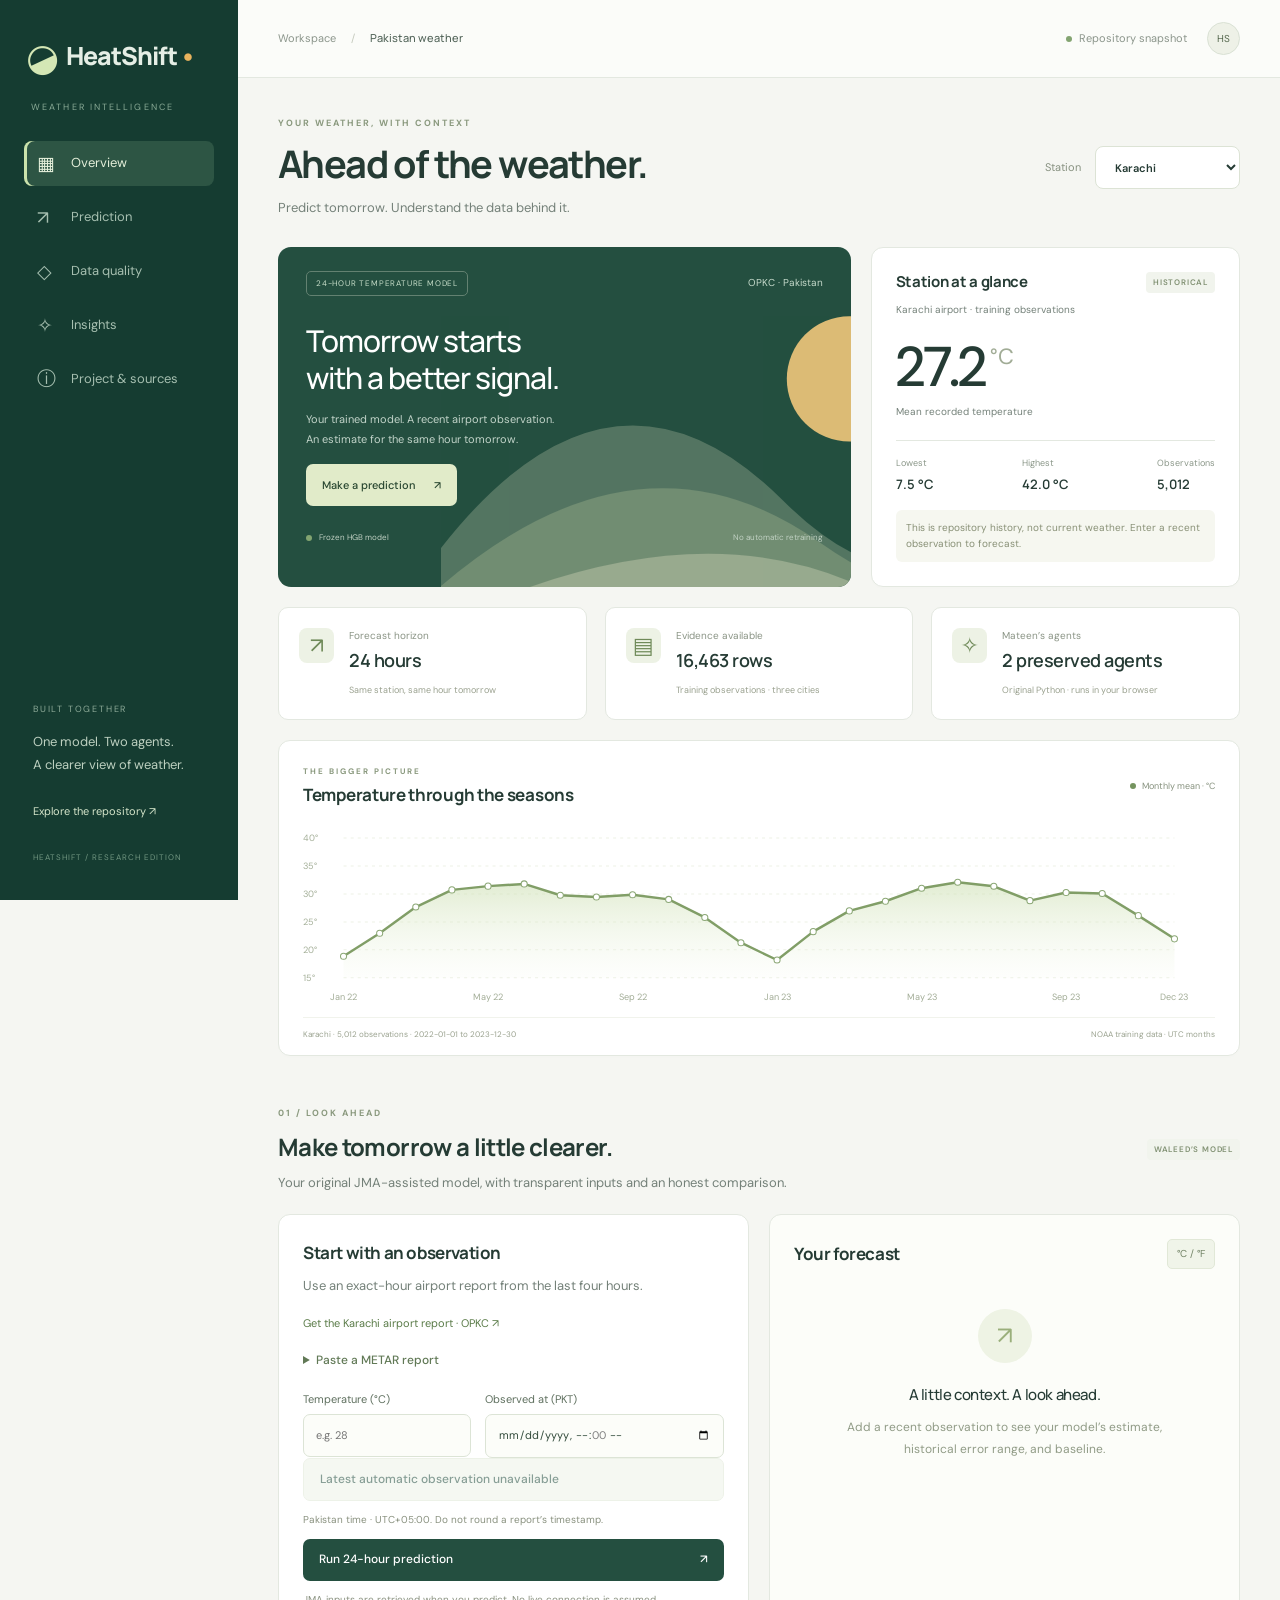
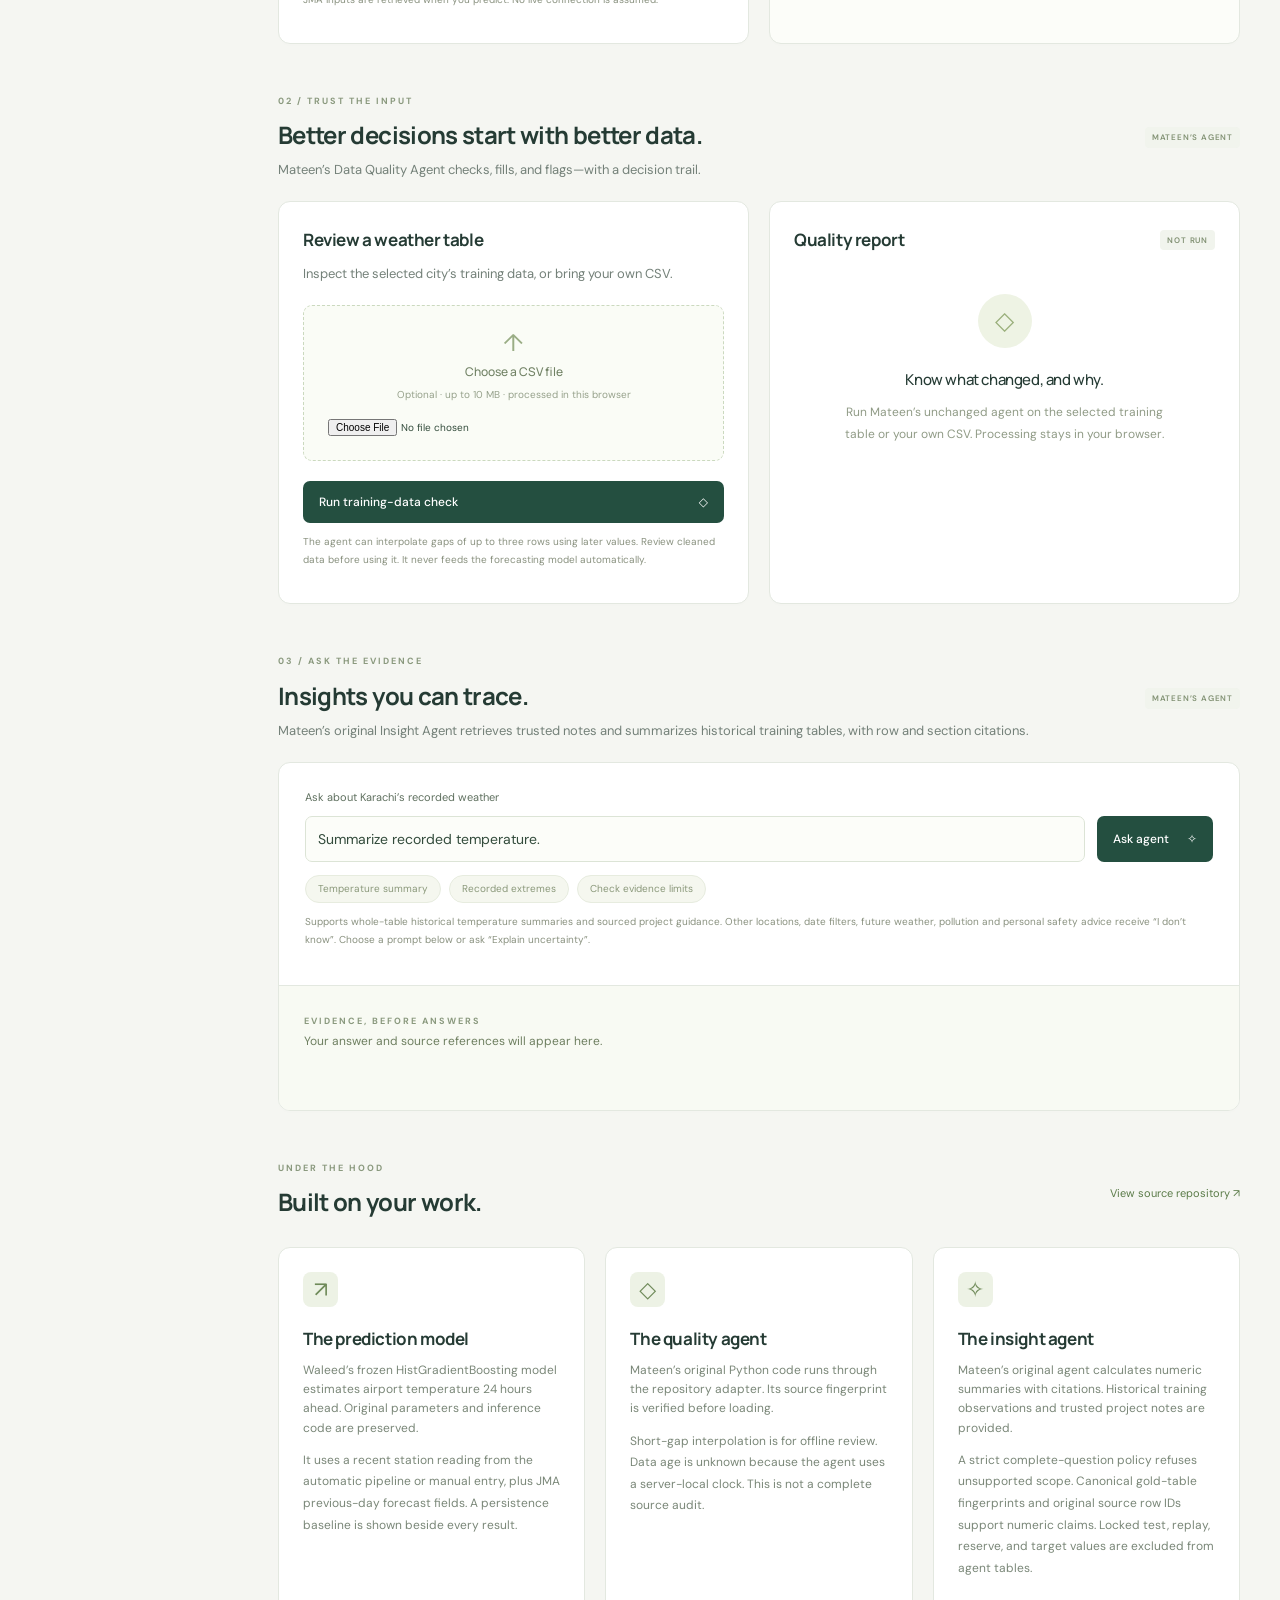
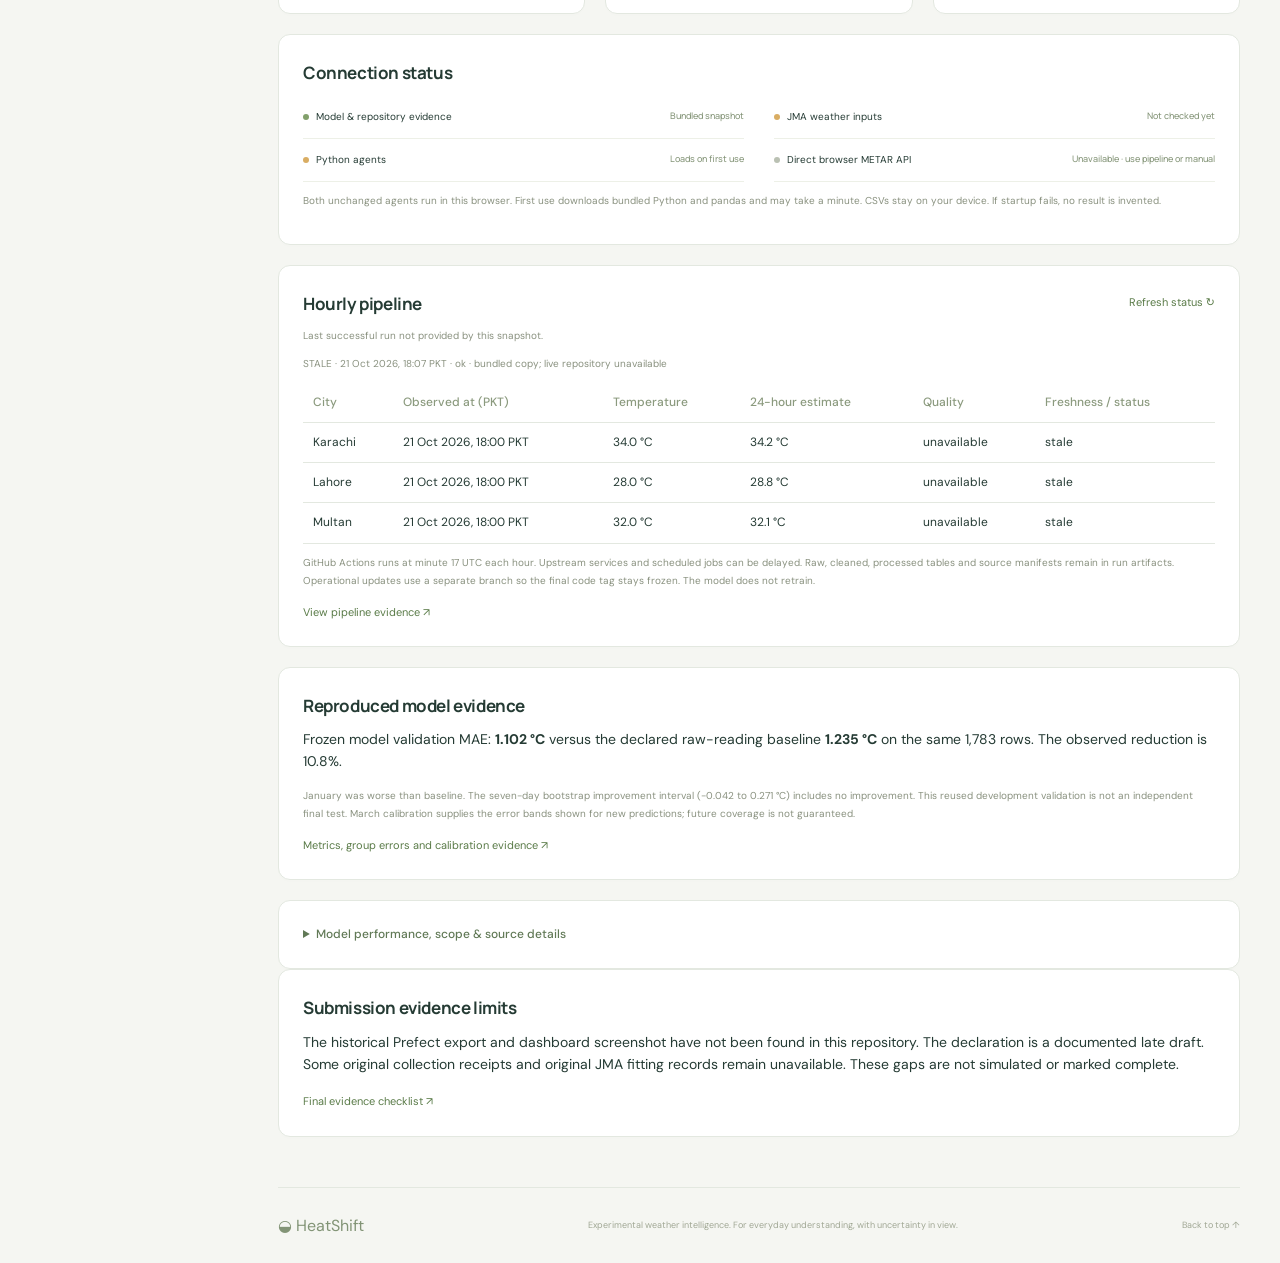
==== commit c1e51a0b: "Enforce grounded insight scope and publish fresh operational status outside frozen code" ====
--- a/HeatShift_Web/index.html
+++ b/HeatShift_Web/index.html
@@ -11,5 +11,5 @@
 <article class="card history-card"><div class="card-title"><div><p class="eyebrow">THE BIGGER PICTURE</p><h2>Temperature through the seasons</h2></div><span class="legend"><i></i> Monthly mean · °C</span></div><div id="chart" class="chart" aria-label="Historical monthly temperature chart"></div><div class="chart-foot"><span id="chartScope">Loading repository observations…</span><span>NOAA training data · UTC months</span></div></article></section>
 <section id="prediction" class="section"><div class="section-heading"><div><p class="eyebrow">01 / LOOK AHEAD</p><h2>Make tomorrow a little clearer.</h2><p class="muted">Your original JMA-assisted model, with transparent inputs and an honest comparison.</p></div><span class="tag">WALEED’S MODEL</span></div><div class="two-col"><article class="card"><h3>Start with an observation</h3><p class="muted">Use an exact-hour airport report from the last four hours.</p><a id="metarLink" class="text-link" target="_blank" rel="noreferrer">Get the airport report ↗</a><details><summary>Paste a METAR report</summary><label for="metar">Airport report</label><textarea id="metar" rows="2" placeholder="Paste one report for the selected airport"></textarea><button id="parseMetar" type="button" class="button secondary">Fill observation</button><p id="parseStatus" class="help" role="status"></p></details><form id="forecastForm"><div class="form-grid"><label>Temperature (°C)<input id="temperature" type="number" min="-60" max="60" step="1" placeholder="e.g. 28" required></label><label>Observed at (PKT)<input id="observedAt" type="datetime-local" step="3600" required></label></div><button id="usePipelineObservation" class="button secondary wide" type="button" disabled>Latest automatic observation unavailable</button><p class="help">Pakistan time · UTC+05:00. Do not round a report’s timestamp.</p><button class="button primary wide" id="predict">Run 24-hour prediction <span>↗</span></button><p id="forecastStatus" role="status" class="help">JMA inputs are retrieved when you predict. No live connection is assumed.</p></form></article><article class="card result-card"><div class="card-title"><h3>Your forecast</h3><button id="units" class="unit-button" aria-label="Toggle result temperature unit">°C / °F</button></div><div id="result" aria-live="polite"><div class="empty-state"><span>↗</span><h3>A little context. A look ahead.</h3><p>Add a recent observation to see your model’s estimate, historical error range, and baseline.</p></div></div><button id="downloadForecast" class="button secondary" hidden>Download prediction receipt ↓</button></article></div></section>
 <section id="quality" class="section"><div class="section-heading"><div><p class="eyebrow">02 / TRUST THE INPUT</p><h2>Better decisions start with better data.</h2><p class="muted">Mateen’s Data Quality Agent checks, fills, and flags—with a decision trail.</p></div><span class="tag">MATEEN’S AGENT</span></div><div class="two-col"><article class="card"><h3>Review a weather table</h3><p class="muted">Inspect the selected city’s training data, or bring your own CSV.</p><label class="upload-box" for="csvFile"><span>↑</span><strong>Choose a CSV file</strong><span id="fileName">Optional · up to 10 MB · processed in this browser</span><input id="csvFile" type="file" accept=".csv,text/csv"></label><button id="runQuality" class="button primary wide">Run training-data check <span>◇</span></button><button id="resetFile" class="text-link" hidden>Use repository training data instead</button><p class="help">The agent can interpolate gaps of up to three rows using later values. Review cleaned data before using it. It never feeds the forecasting model automatically.</p></article><article class="card"><div class="card-title"><h3>Quality report</h3><span class="tag" id="qualityState">NOT RUN</span></div><div id="qualityResult" aria-live="polite"><div class="empty-state"><span>◇</span><h3>Know what changed, and why.</h3><p>Run Mateen’s unchanged agent on the selected training table or your own CSV. Processing stays in your browser.</p></div></div><div id="qualityDownloads" hidden><label class="checkbox"><input type="checkbox" id="approveCleaned"> I reviewed the decisions and limitations.</label><div class="action-row"><button id="downloadCleaned" class="button secondary" disabled>Cleaned CSV ↓</button><button id="downloadQuality" class="button secondary">Report JSON ↓</button></div></div></article></div></section>
-<section id="insights" class="section"><div class="section-heading"><div><p class="eyebrow">03 / ASK THE EVIDENCE</p><h2>Insights you can trace.</h2><p class="muted">Mateen’s original Insight Agent retrieves trusted notes and summarizes historical training tables, with row and section citations.</p></div><span class="tag">MATEEN’S AGENT</span></div><article class="card insight-card"><div class="insight-input"><label for="question">Ask about <span id="insightCity">Karachi</span>’s recorded weather</label><div class="ask-row"><input id="question" value="Summarize recorded temperature." maxlength="500"><button id="askInsight" class="button primary">Ask agent <span>✧</span></button></div><div class="chips"><button data-question="Summarize recorded temperature.">Temperature summary</button><button data-question="What are the minimum and maximum recorded temperatures?">Recorded extremes</button><button data-question="What is the air quality or AQI?">Check evidence limits</button></div><p class="help">Answers come from the original Python agent. It cannot infer AQI from temperature data or answer general questions without supporting evidence.</p></div><div id="insightResult" class="insight-output" aria-live="polite"><span class="eyebrow">EVIDENCE, BEFORE ANSWERS</span><p>Your answer and source references will appear here.</p></div></article></section>
-<section id="project" class="section"><div class="section-heading"><div><p class="eyebrow">UNDER THE HOOD</p><h2>Built on your work.</h2></div><a class="text-link" href="https://github.com/waleedirfan2006-arch/Heat-Shift-" target="_blank" rel="noreferrer">View source repository ↗</a></div><div class="three-col"><article class="card"><span class="mini-icon">↗</span><h3>The prediction model</h3><p>Waleed’s frozen HistGradientBoosting model estimates airport temperature 24 hours ahead. Original parameters and inference code are preserved.</p><p class="help">It uses a manually entered station reading plus JMA previous-day forecast fields. A persistence baseline is shown beside every result.</p></article><article class="card"><span class="mini-icon">◇</span><h3>The quality agent</h3><p>Mateen’s original Python code runs through the repository adapter. Its source fingerprint is verified before loading.</p><p class="help">Short-gap interpolation is for offline review. Data age is unknown because the agent uses a server-local clock. This is not a complete source audit.</p></article><article class="card"><span class="mini-icon">✧</span><h3>The insight agent</h3><p>Mateen’s original agent calculates numeric summaries with citations. Historical training observations and trusted project notes are provided.</p><p class="help">Unsupported pollution questions are refused. Locked test, replay, reserve, and target values are excluded from agent tables.</p></article></div><article class="card connection-card"><h3>Connection status</h3><div class="connections"><div><span><i class="dot green"></i>Model & repository evidence</span><strong>Bundled snapshot</strong></div><div><span><i class="dot amber" id="jmaDot"></i>JMA weather inputs</span><strong id="jmaStatus">Not checked yet</strong></div><div><span><i class="dot amber" id="agentDot"></i>Python agents</span><strong id="agentStatus">Loads on first use</strong></div><div><span><i class="dot gray"></i>Direct browser METAR API</span><strong>Unavailable · use pipeline or manual</strong></div></div><p id="runtimeStatus" class="help" role="status">Both unchanged agents run in this browser. First use downloads bundled Python and pandas and may take a minute. CSVs stay on your device. If startup fails, no result is invented.</p></article><article class="card connection-card" id="hourlyCard"><div class="card-title"><h3>Hourly pipeline</h3><button id="refreshPipeline" class="text-link">Refresh status ↻</button></div><p id="pipelineStatus" class="help" role="status">Checking the repository's latest hourly snapshot…</p><div id="pipelineResults"></div><p class="help">GitHub Actions runs at minute 17 UTC each hour. Upstream services and scheduled jobs can be delayed. Raw, cleaned, processed tables and manifests are retained as run artifacts. The model is not retrained.</p><a class="text-link" href="https://github.com/waleedirfan2006-arch/Heat-Shift-/actions" target="_blank" rel="noreferrer">View pipeline evidence ↗</a></article><article class="card connection-card"><h3>Reproduced model evidence</h3><p>Frozen model validation MAE: <b>1.102 °C</b> versus the declared raw-reading baseline <b>1.235 °C</b> on the same 1,783 rows. The observed reduction is 10.8%.</p><p class="help">January was worse than baseline. The seven-day bootstrap improvement interval (-0.042 to 0.271 °C) includes no improvement. This reused development validation is not an independent final test. March calibration supplies the error bands shown for new predictions; future coverage is not guaranteed.</p><a class="text-link" href="model_evaluation.json" target="_blank">Metrics, group errors and calibration evidence ↗</a></article><details class="card evidence-details"><summary>Model performance, scope & source details</summary><p>Reproduced January–February 2024 validation MAE against the declared raw-reading baseline, in °C (lower is better):</p><div class="table-scroll"><table><thead><tr><th>City</th><th>Original model</th><th>Persistence</th></tr></thead><tbody><tr><td>Karachi</td><td>1.031</td><td>1.368</td></tr><tr><td>Lahore</td><td>1.082</td><td>1.129</td></tr><tr><td>Multan</td><td>1.226</td><td>1.352</td></tr></tbody></table></div><p>The latest recheck uses saved archived JMA responses and unchanged model parameters; it does not tune on held-out data. Karachi was worse than persistence on the repository’s 2024 locked test (0.932 vs 0.892 °C). Historical error ranges do not guarantee future coverage.</p><p>Original model and data snapshot: <code>7bf6282b956e214438dfa89247a1a32ed238d61c</code>. Agent source: <code>165be6f1a61130e42099f9b30683f29d4820e22b</code>. The preserved integration verifies SHA-256 fingerprints.</p><p><a href="https://github.com/waleedirfan2006-arch/Heat-Shift-/blob/main/HeatShift_Static_Space/README.md" target="_blank" rel="noreferrer">Model evaluation evidence ↗</a> · <a href="integration_provenance.json" target="_blank">Integration provenance ↗</a> · <a href="https://open-meteo.com/en/docs/previous-runs-api" target="_blank" rel="noreferrer">JMA data via Open-Meteo · CC BY 4.0 ↗</a></p></details></section><footer><a class="footer-brand" href="#overview">◒ HeatShift</a><span>Experimental weather intelligence. For everyday understanding, with uncertainty in view.</span><a href="#overview">Back to top ↑</a></footer></main></div><script src="core.js"></script><script src="model.js"></script><script src="app.js"></script></body></html>
+<section id="insights" class="section"><div class="section-heading"><div><p class="eyebrow">03 / ASK THE EVIDENCE</p><h2>Insights you can trace.</h2><p class="muted">Mateen’s original Insight Agent retrieves trusted notes and summarizes historical training tables, with row and section citations.</p></div><span class="tag">MATEEN’S AGENT</span></div><article class="card insight-card"><div class="insight-input"><label for="question">Ask about <span id="insightCity">Karachi</span>’s recorded weather</label><div class="ask-row"><input id="question" value="Summarize recorded temperature." maxlength="500"><button id="askInsight" class="button primary">Ask agent <span>✧</span></button></div><div class="chips"><button data-question="Summarize recorded temperature.">Temperature summary</button><button data-question="What are the minimum and maximum recorded temperatures?">Recorded extremes</button><button data-question="What is the air quality or AQI?">Check evidence limits</button></div><p class="help">Supports whole-table historical temperature summaries and sourced project guidance. Other locations, date filters, future weather, pollution and personal safety advice receive “I don’t know”. Choose a prompt below or ask “Explain uncertainty”.</p></div><div id="insightResult" class="insight-output" aria-live="polite"><span class="eyebrow">EVIDENCE, BEFORE ANSWERS</span><p>Your answer and source references will appear here.</p></div></article></section>
+<section id="project" class="section"><div class="section-heading"><div><p class="eyebrow">UNDER THE HOOD</p><h2>Built on your work.</h2></div><a class="text-link" href="https://github.com/waleedirfan2006-arch/Heat-Shift-" target="_blank" rel="noreferrer">View source repository ↗</a></div><div class="three-col"><article class="card"><span class="mini-icon">↗</span><h3>The prediction model</h3><p>Waleed’s frozen HistGradientBoosting model estimates airport temperature 24 hours ahead. Original parameters and inference code are preserved.</p><p class="help">It uses a recent station reading from the automatic pipeline or manual entry, plus JMA previous-day forecast fields. A persistence baseline is shown beside every result.</p></article><article class="card"><span class="mini-icon">◇</span><h3>The quality agent</h3><p>Mateen’s original Python code runs through the repository adapter. Its source fingerprint is verified before loading.</p><p class="help">Short-gap interpolation is for offline review. Data age is unknown because the agent uses a server-local clock. This is not a complete source audit.</p></article><article class="card"><span class="mini-icon">✧</span><h3>The insight agent</h3><p>Mateen’s original agent calculates numeric summaries with citations. Historical training observations and trusted project notes are provided.</p><p class="help">A strict complete-question policy refuses unsupported scope. Canonical gold-table fingerprints and original source row IDs support numeric claims. Locked test, replay, reserve, and target values are excluded from agent tables.</p></article></div><article class="card connection-card"><h3>Connection status</h3><div class="connections"><div><span><i class="dot green"></i>Model & repository evidence</span><strong>Bundled snapshot</strong></div><div><span><i class="dot amber" id="jmaDot"></i>JMA weather inputs</span><strong id="jmaStatus">Not checked yet</strong></div><div><span><i class="dot amber" id="agentDot"></i>Python agents</span><strong id="agentStatus">Loads on first use</strong></div><div><span><i class="dot gray"></i>Direct browser METAR API</span><strong>Unavailable · use pipeline or manual</strong></div></div><p id="runtimeStatus" class="help" role="status">Both unchanged agents run in this browser. First use downloads bundled Python and pandas and may take a minute. CSVs stay on your device. If startup fails, no result is invented.</p></article><article class="card connection-card" id="hourlyCard"><div class="card-title"><h3>Hourly pipeline</h3><button id="refreshPipeline" class="text-link">Refresh status ↻</button></div><p id="lastSuccess" class="help">Last successful run: checking…</p><p id="pipelineStatus" class="help" role="status">Checking the repository's latest hourly snapshot…</p><div id="pipelineResults"></div><p class="help">GitHub Actions runs at minute 17 UTC each hour. Upstream services and scheduled jobs can be delayed. Raw, cleaned, processed tables and source manifests remain in run artifacts. Operational updates use a separate branch so the final code tag stays frozen. The model does not retrain.</p><a class="text-link" href="https://github.com/waleedirfan2006-arch/Heat-Shift-/actions" target="_blank" rel="noreferrer">View pipeline evidence ↗</a></article><article class="card connection-card"><h3>Reproduced model evidence</h3><p>Frozen model validation MAE: <b>1.102 °C</b> versus the declared raw-reading baseline <b>1.235 °C</b> on the same 1,783 rows. The observed reduction is 10.8%.</p><p class="help">January was worse than baseline. The seven-day bootstrap improvement interval (-0.042 to 0.271 °C) includes no improvement. This reused development validation is not an independent final test. March calibration supplies the error bands shown for new predictions; future coverage is not guaranteed.</p><a class="text-link" href="model_evaluation.json" target="_blank">Metrics, group errors and calibration evidence ↗</a></article><details class="card evidence-details"><summary>Model performance, scope & source details</summary><p>Reproduced January–February 2024 validation MAE against the declared raw-reading baseline, in °C (lower is better):</p><div class="table-scroll"><table><thead><tr><th>City</th><th>Original model</th><th>Persistence</th></tr></thead><tbody><tr><td>Karachi</td><td>1.031</td><td>1.368</td></tr><tr><td>Lahore</td><td>1.082</td><td>1.129</td></tr><tr><td>Multan</td><td>1.226</td><td>1.352</td></tr></tbody></table></div><p>The latest recheck uses saved archived JMA responses and unchanged model parameters; it does not tune on held-out data. Karachi was worse than persistence on the repository’s 2024 locked test (0.932 vs 0.892 °C). Historical error ranges do not guarantee future coverage.</p><p>Original model and data snapshot: <code>7bf6282b956e214438dfa89247a1a32ed238d61c</code>. Agent source: <code>165be6f1a61130e42099f9b30683f29d4820e22b</code>. The preserved integration verifies SHA-256 fingerprints.</p><p><a href="https://github.com/waleedirfan2006-arch/Heat-Shift-/blob/main/HeatShift_Static_Space/README.md" target="_blank" rel="noreferrer">Model evaluation evidence ↗</a> · <a href="integration_provenance.json" target="_blank">Integration provenance ↗</a> · <a href="https://open-meteo.com/en/docs/previous-runs-api" target="_blank" rel="noreferrer">JMA data via Open-Meteo · CC BY 4.0 ↗</a></p></details><article class="card"><h3>Submission evidence limits</h3><p>The historical Prefect export and dashboard screenshot have not been found in this repository. The declaration is a documented late draft. Some original collection receipts and original JMA fitting records remain unavailable. These gaps are not simulated or marked complete.</p><a class="text-link" href="https://github.com/waleedirfan2006-arch/Heat-Shift-/blob/main/SUBMISSION_CHECKLIST.md" target="_blank" rel="noreferrer">Final evidence checklist ↗</a></article></section><footer><a class="footer-brand" href="#overview">◒ HeatShift</a><span>Experimental weather intelligence. For everyday understanding, with uncertainty in view.</span><a href="#overview">Back to top ↑</a></footer></main></div><script src="core.js"></script><script src="model.js"></script><script src="app.js"></script></body></html>
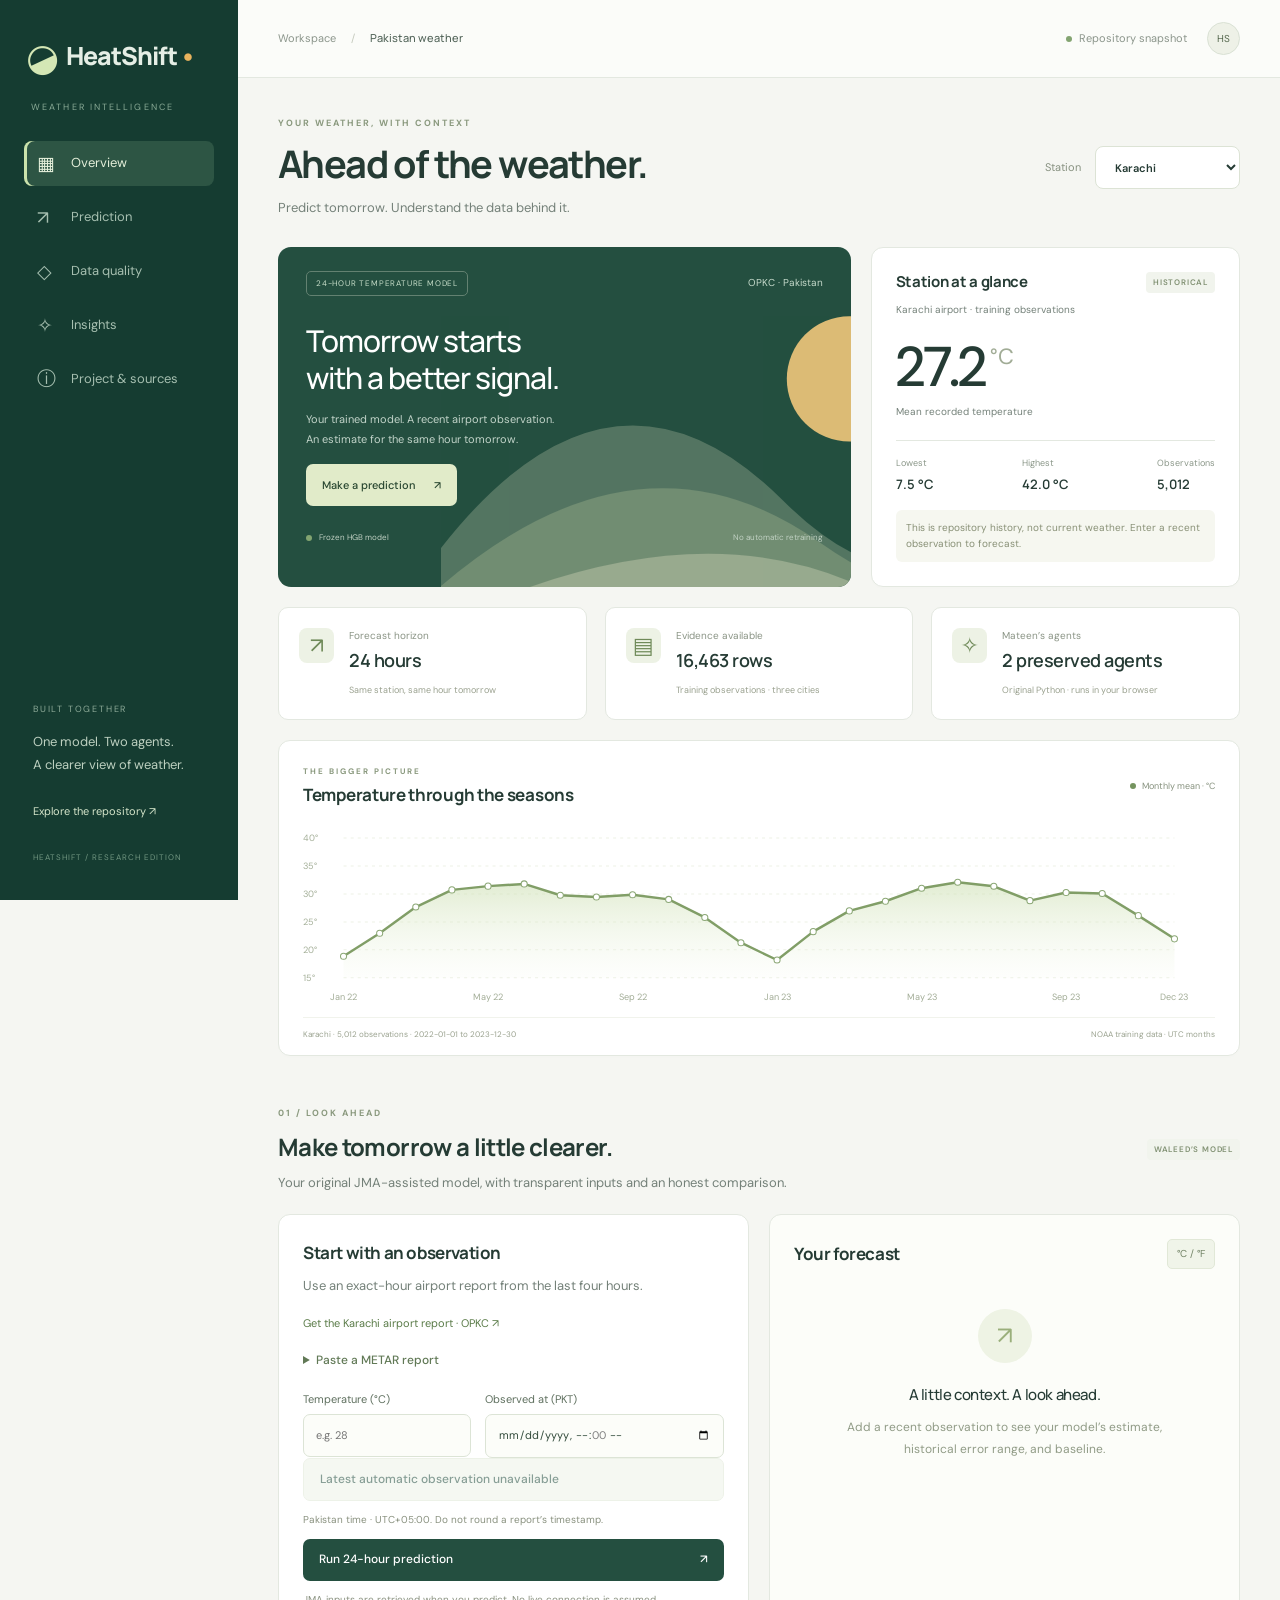
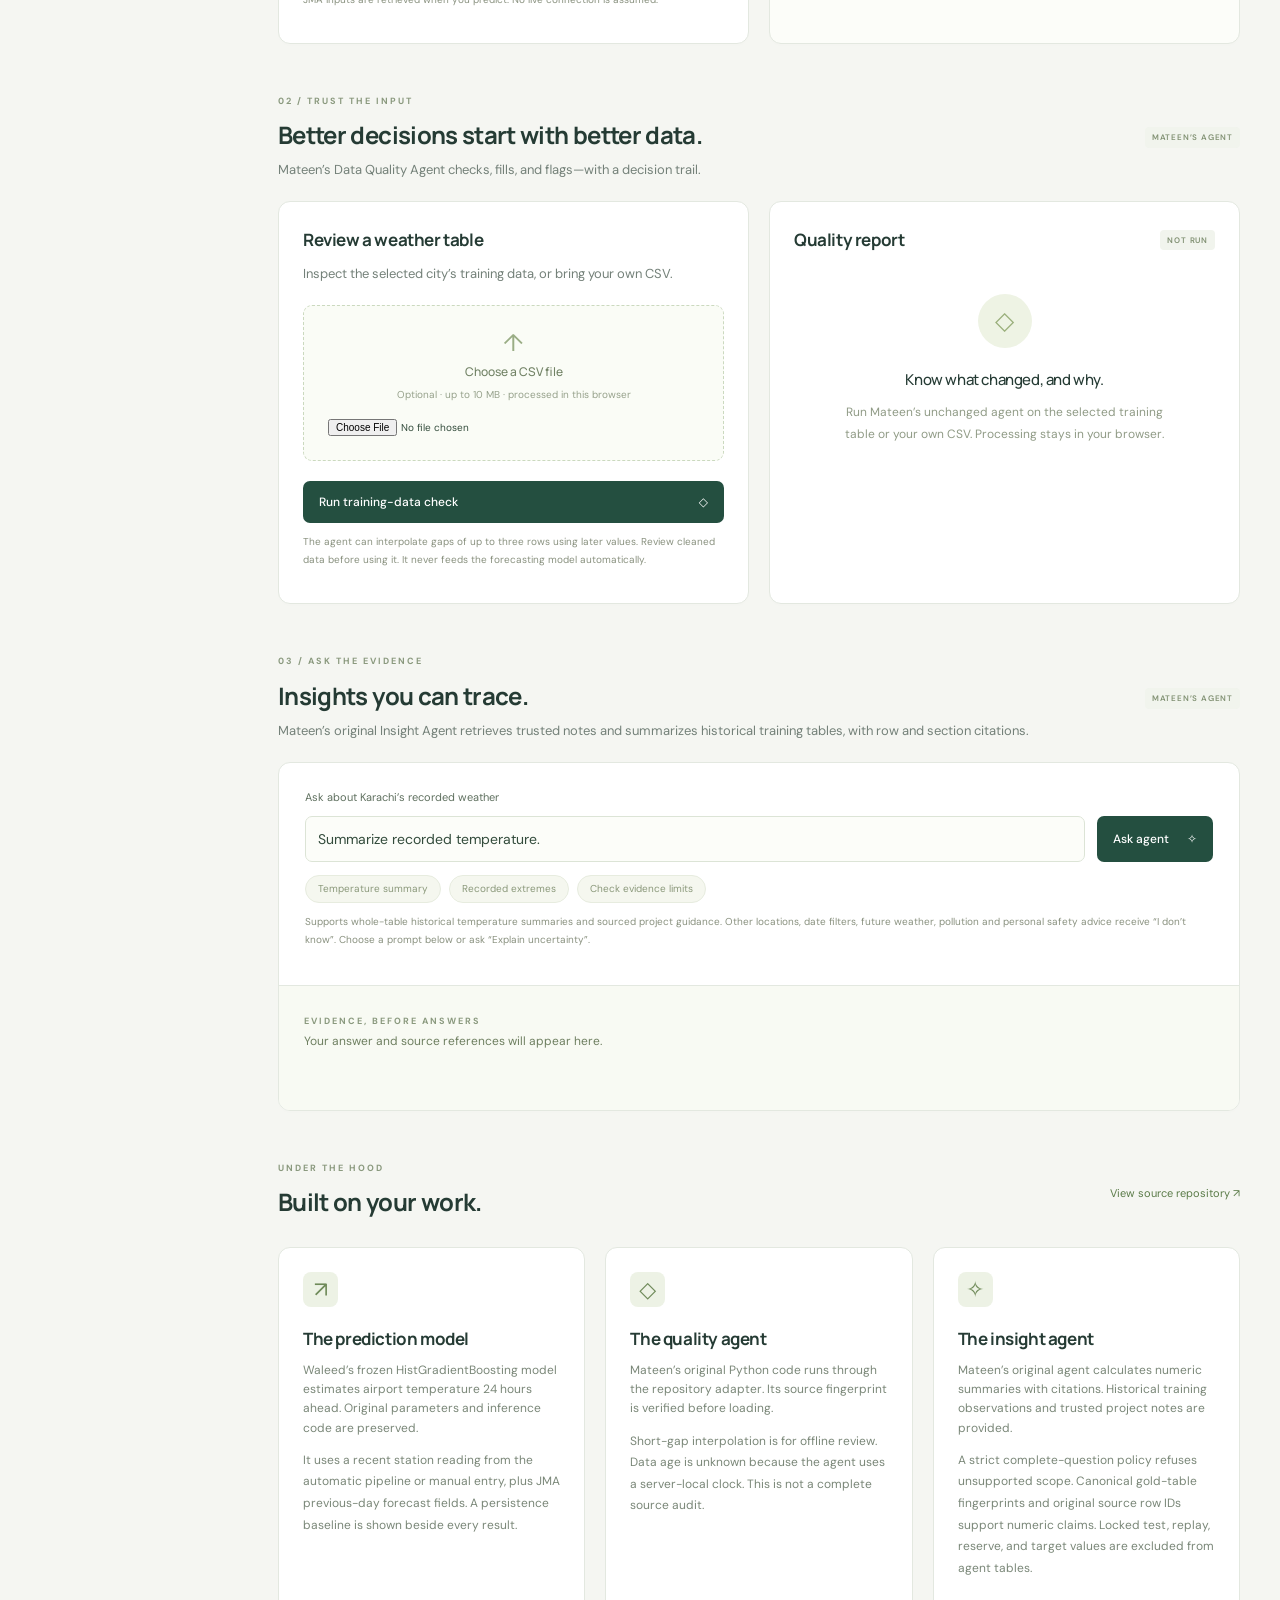
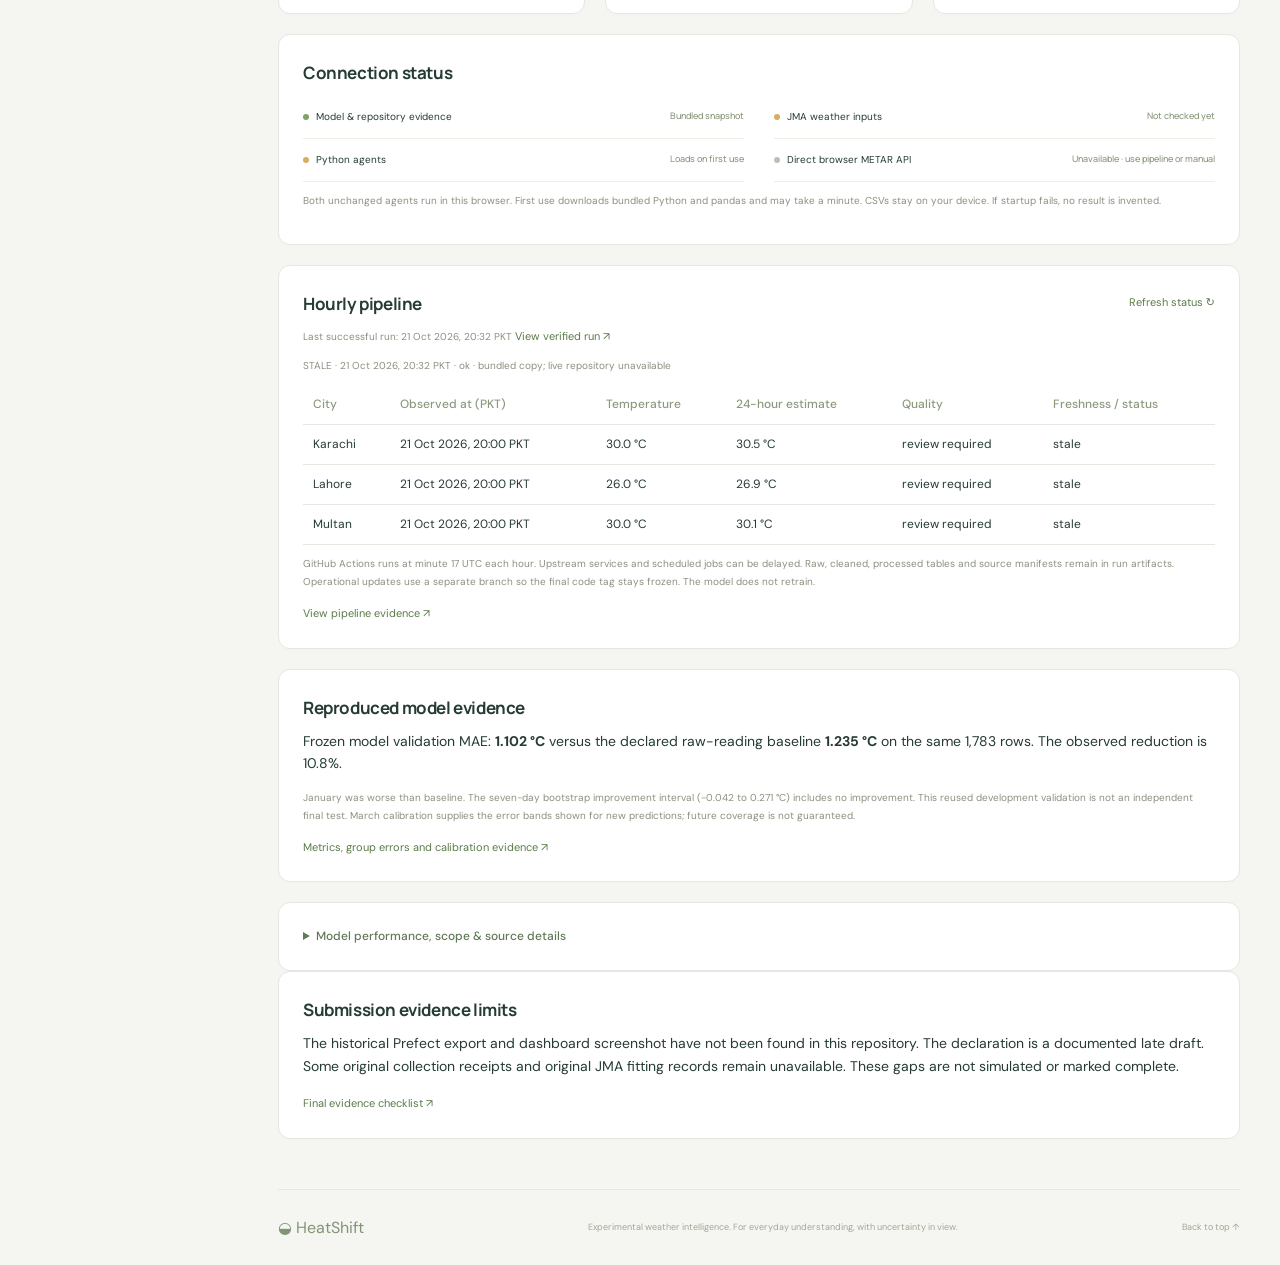
==== commit b8f03a5e: "Finalize strict insight grounding, evidence checklist and transparent submission disclosures" ====
--- a/HeatShift_Web/index.html
+++ b/HeatShift_Web/index.html
@@ -1,15 +1,15 @@
-<!doctype html>
-<html lang="en"><head><meta charset="utf-8"><meta name="viewport" content="width=device-width, initial-scale=1"><meta name="theme-color" content="#173f35"><meta name="description" content="HeatShift combines a trained 24-hour temperature model with data quality and cited weather insights for Pakistan."><title>HeatShift — Weather intelligence</title><link rel="stylesheet" href="style.css"></head>
-<body>
-<a class="skip" href="#main">Skip to dashboard</a>
-<aside class="sidebar"><a class="brand" href="#overview"><span class="brand-icon">◒</span> HeatShift<span class="brand-dot">•</span></a><span class="workspace-label">WEATHER INTELLIGENCE</span><nav aria-label="Dashboard"><a class="active" href="#overview"><span>▦</span> Overview</a><a href="#prediction"><span>↗</span> Prediction</a><a href="#quality"><span>◇</span> Data quality</a><a href="#insights"><span>✧</span> Insights</a><a href="#project"><span>ⓘ</span> Project & sources</a></nav><div class="sidebar-bottom"><span class="tiny-label">BUILT TOGETHER</span><p>One model. Two agents.<br>A clearer view of weather.</p><a href="https://github.com/waleedirfan2006-arch/Heat-Shift-" target="_blank" rel="noreferrer">Explore the repository ↗</a><span class="version">HEATSHIFT / RESEARCH EDITION</span></div></aside>
-<div class="app"><header class="topbar"><span>Workspace <span class="slash">/</span> <strong>Pakistan weather</strong></span><div><span class="snapshot"><i></i> Repository snapshot</span><span class="avatar" title="HeatShift team">HS</span></div></header>
-<main id="main"><section id="overview"><div class="page-heading"><div><p class="eyebrow">YOUR WEATHER, WITH CONTEXT</p><h1>Ahead of the weather.</h1><p class="muted">Predict tomorrow. Understand the data behind it.</p></div><label class="city-picker">Station <select id="city"><option>Karachi</option><option>Lahore</option><option>Multan</option></select></label></div>
-<div class="overview-grid"><article class="hero"><div class="hero-top"><span class="pill light">24-HOUR TEMPERATURE MODEL</span><span id="airport">OPKC · Pakistan</span></div><div class="hero-copy"><span class="sun" aria-hidden="true">☀</span><h2>Tomorrow starts<br>with a better signal.</h2><p>Your trained model. A recent airport observation.<br>An estimate for the same hour tomorrow.</p><a class="button cream" href="#prediction">Make a prediction <span>↗</span></a></div><div class="hero-bottom"><span><i></i> Frozen HGB model</span><span>No automatic retraining</span></div><svg class="landscape" viewBox="0 0 600 320" aria-hidden="true"><circle cx="430" cy="92" r="66" fill="#f1c77c"/><path d="M0 270Q180 40 360 220T700 140V400H0" fill="#597965"/><path d="M0 310Q210 130 400 265T700 160V400H0" fill="#7a9478"/><path d="M0 350Q250 230 430 305T700 250V400H0" fill="#a5b497"/></svg></article>
-<article class="card station-card"><div class="card-title"><h2>Station at a glance</h2><span class="tag">HISTORICAL</span></div><p class="muted" id="stationSub">Training observations · loading…</p><div class="historical-temp"><span id="historicalMean">—</span><small>°C</small></div><p class="muted">Mean recorded temperature</p><div class="station-range"><div><span>Lowest</span><strong id="historicalMin">—</strong></div><div><span>Highest</span><strong id="historicalMax">—</strong></div><div><span>Observations</span><strong id="rowCount">—</strong></div></div><div class="notice subtle">This is repository history, not current weather. Enter a recent observation to forecast.</div></article></div>
-<div class="stat-grid"><article class="mini-card"><span class="mini-icon">↗</span><div><span>Forecast horizon</span><strong>24 hours</strong><small>Same station, same hour tomorrow</small></div></article><article class="mini-card"><span class="mini-icon">▤</span><div><span>Evidence available</span><strong>16,463 rows</strong><small>Training observations · three cities</small></div></article><article class="mini-card"><span class="mini-icon">✧</span><div><span>Mateen’s agents</span><strong>2 preserved agents</strong><small id="runtimeBrief">Original Python · runs in your browser</small></div></article></div>
-<article class="card history-card"><div class="card-title"><div><p class="eyebrow">THE BIGGER PICTURE</p><h2>Temperature through the seasons</h2></div><span class="legend"><i></i> Monthly mean · °C</span></div><div id="chart" class="chart" aria-label="Historical monthly temperature chart"></div><div class="chart-foot"><span id="chartScope">Loading repository observations…</span><span>NOAA training data · UTC months</span></div></article></section>
-<section id="prediction" class="section"><div class="section-heading"><div><p class="eyebrow">01 / LOOK AHEAD</p><h2>Make tomorrow a little clearer.</h2><p class="muted">Your original JMA-assisted model, with transparent inputs and an honest comparison.</p></div><span class="tag">WALEED’S MODEL</span></div><div class="two-col"><article class="card"><h3>Start with an observation</h3><p class="muted">Use an exact-hour airport report from the last four hours.</p><a id="metarLink" class="text-link" target="_blank" rel="noreferrer">Get the airport report ↗</a><details><summary>Paste a METAR report</summary><label for="metar">Airport report</label><textarea id="metar" rows="2" placeholder="Paste one report for the selected airport"></textarea><button id="parseMetar" type="button" class="button secondary">Fill observation</button><p id="parseStatus" class="help" role="status"></p></details><form id="forecastForm"><div class="form-grid"><label>Temperature (°C)<input id="temperature" type="number" min="-60" max="60" step="1" placeholder="e.g. 28" required></label><label>Observed at (PKT)<input id="observedAt" type="datetime-local" step="3600" required></label></div><button id="usePipelineObservation" class="button secondary wide" type="button" disabled>Latest automatic observation unavailable</button><p class="help">Pakistan time · UTC+05:00. Do not round a report’s timestamp.</p><button class="button primary wide" id="predict">Run 24-hour prediction <span>↗</span></button><p id="forecastStatus" role="status" class="help">JMA inputs are retrieved when you predict. No live connection is assumed.</p></form></article><article class="card result-card"><div class="card-title"><h3>Your forecast</h3><button id="units" class="unit-button" aria-label="Toggle result temperature unit">°C / °F</button></div><div id="result" aria-live="polite"><div class="empty-state"><span>↗</span><h3>A little context. A look ahead.</h3><p>Add a recent observation to see your model’s estimate, historical error range, and baseline.</p></div></div><button id="downloadForecast" class="button secondary" hidden>Download prediction receipt ↓</button></article></div></section>
-<section id="quality" class="section"><div class="section-heading"><div><p class="eyebrow">02 / TRUST THE INPUT</p><h2>Better decisions start with better data.</h2><p class="muted">Mateen’s Data Quality Agent checks, fills, and flags—with a decision trail.</p></div><span class="tag">MATEEN’S AGENT</span></div><div class="two-col"><article class="card"><h3>Review a weather table</h3><p class="muted">Inspect the selected city’s training data, or bring your own CSV.</p><label class="upload-box" for="csvFile"><span>↑</span><strong>Choose a CSV file</strong><span id="fileName">Optional · up to 10 MB · processed in this browser</span><input id="csvFile" type="file" accept=".csv,text/csv"></label><button id="runQuality" class="button primary wide">Run training-data check <span>◇</span></button><button id="resetFile" class="text-link" hidden>Use repository training data instead</button><p class="help">The agent can interpolate gaps of up to three rows using later values. Review cleaned data before using it. It never feeds the forecasting model automatically.</p></article><article class="card"><div class="card-title"><h3>Quality report</h3><span class="tag" id="qualityState">NOT RUN</span></div><div id="qualityResult" aria-live="polite"><div class="empty-state"><span>◇</span><h3>Know what changed, and why.</h3><p>Run Mateen’s unchanged agent on the selected training table or your own CSV. Processing stays in your browser.</p></div></div><div id="qualityDownloads" hidden><label class="checkbox"><input type="checkbox" id="approveCleaned"> I reviewed the decisions and limitations.</label><div class="action-row"><button id="downloadCleaned" class="button secondary" disabled>Cleaned CSV ↓</button><button id="downloadQuality" class="button secondary">Report JSON ↓</button></div></div></article></div></section>
-<section id="insights" class="section"><div class="section-heading"><div><p class="eyebrow">03 / ASK THE EVIDENCE</p><h2>Insights you can trace.</h2><p class="muted">Mateen’s original Insight Agent retrieves trusted notes and summarizes historical training tables, with row and section citations.</p></div><span class="tag">MATEEN’S AGENT</span></div><article class="card insight-card"><div class="insight-input"><label for="question">Ask about <span id="insightCity">Karachi</span>’s recorded weather</label><div class="ask-row"><input id="question" value="Summarize recorded temperature." maxlength="500"><button id="askInsight" class="button primary">Ask agent <span>✧</span></button></div><div class="chips"><button data-question="Summarize recorded temperature.">Temperature summary</button><button data-question="What are the minimum and maximum recorded temperatures?">Recorded extremes</button><button data-question="What is the air quality or AQI?">Check evidence limits</button></div><p class="help">Supports whole-table historical temperature summaries and sourced project guidance. Other locations, date filters, future weather, pollution and personal safety advice receive “I don’t know”. Choose a prompt below or ask “Explain uncertainty”.</p></div><div id="insightResult" class="insight-output" aria-live="polite"><span class="eyebrow">EVIDENCE, BEFORE ANSWERS</span><p>Your answer and source references will appear here.</p></div></article></section>
-<section id="project" class="section"><div class="section-heading"><div><p class="eyebrow">UNDER THE HOOD</p><h2>Built on your work.</h2></div><a class="text-link" href="https://github.com/waleedirfan2006-arch/Heat-Shift-" target="_blank" rel="noreferrer">View source repository ↗</a></div><div class="three-col"><article class="card"><span class="mini-icon">↗</span><h3>The prediction model</h3><p>Waleed’s frozen HistGradientBoosting model estimates airport temperature 24 hours ahead. Original parameters and inference code are preserved.</p><p class="help">It uses a recent station reading from the automatic pipeline or manual entry, plus JMA previous-day forecast fields. A persistence baseline is shown beside every result.</p></article><article class="card"><span class="mini-icon">◇</span><h3>The quality agent</h3><p>Mateen’s original Python code runs through the repository adapter. Its source fingerprint is verified before loading.</p><p class="help">Short-gap interpolation is for offline review. Data age is unknown because the agent uses a server-local clock. This is not a complete source audit.</p></article><article class="card"><span class="mini-icon">✧</span><h3>The insight agent</h3><p>Mateen’s original agent calculates numeric summaries with citations. Historical training observations and trusted project notes are provided.</p><p class="help">A strict complete-question policy refuses unsupported scope. Canonical gold-table fingerprints and original source row IDs support numeric claims. Locked test, replay, reserve, and target values are excluded from agent tables.</p></article></div><article class="card connection-card"><h3>Connection status</h3><div class="connections"><div><span><i class="dot green"></i>Model & repository evidence</span><strong>Bundled snapshot</strong></div><div><span><i class="dot amber" id="jmaDot"></i>JMA weather inputs</span><strong id="jmaStatus">Not checked yet</strong></div><div><span><i class="dot amber" id="agentDot"></i>Python agents</span><strong id="agentStatus">Loads on first use</strong></div><div><span><i class="dot gray"></i>Direct browser METAR API</span><strong>Unavailable · use pipeline or manual</strong></div></div><p id="runtimeStatus" class="help" role="status">Both unchanged agents run in this browser. First use downloads bundled Python and pandas and may take a minute. CSVs stay on your device. If startup fails, no result is invented.</p></article><article class="card connection-card" id="hourlyCard"><div class="card-title"><h3>Hourly pipeline</h3><button id="refreshPipeline" class="text-link">Refresh status ↻</button></div><p id="lastSuccess" class="help">Last successful run: checking…</p><p id="pipelineStatus" class="help" role="status">Checking the repository's latest hourly snapshot…</p><div id="pipelineResults"></div><p class="help">GitHub Actions runs at minute 17 UTC each hour. Upstream services and scheduled jobs can be delayed. Raw, cleaned, processed tables and source manifests remain in run artifacts. Operational updates use a separate branch so the final code tag stays frozen. The model does not retrain.</p><a class="text-link" href="https://github.com/waleedirfan2006-arch/Heat-Shift-/actions" target="_blank" rel="noreferrer">View pipeline evidence ↗</a></article><article class="card connection-card"><h3>Reproduced model evidence</h3><p>Frozen model validation MAE: <b>1.102 °C</b> versus the declared raw-reading baseline <b>1.235 °C</b> on the same 1,783 rows. The observed reduction is 10.8%.</p><p class="help">January was worse than baseline. The seven-day bootstrap improvement interval (-0.042 to 0.271 °C) includes no improvement. This reused development validation is not an independent final test. March calibration supplies the error bands shown for new predictions; future coverage is not guaranteed.</p><a class="text-link" href="model_evaluation.json" target="_blank">Metrics, group errors and calibration evidence ↗</a></article><details class="card evidence-details"><summary>Model performance, scope & source details</summary><p>Reproduced January–February 2024 validation MAE against the declared raw-reading baseline, in °C (lower is better):</p><div class="table-scroll"><table><thead><tr><th>City</th><th>Original model</th><th>Persistence</th></tr></thead><tbody><tr><td>Karachi</td><td>1.031</td><td>1.368</td></tr><tr><td>Lahore</td><td>1.082</td><td>1.129</td></tr><tr><td>Multan</td><td>1.226</td><td>1.352</td></tr></tbody></table></div><p>The latest recheck uses saved archived JMA responses and unchanged model parameters; it does not tune on held-out data. Karachi was worse than persistence on the repository’s 2024 locked test (0.932 vs 0.892 °C). Historical error ranges do not guarantee future coverage.</p><p>Original model and data snapshot: <code>7bf6282b956e214438dfa89247a1a32ed238d61c</code>. Agent source: <code>165be6f1a61130e42099f9b30683f29d4820e22b</code>. The preserved integration verifies SHA-256 fingerprints.</p><p><a href="https://github.com/waleedirfan2006-arch/Heat-Shift-/blob/main/HeatShift_Static_Space/README.md" target="_blank" rel="noreferrer">Model evaluation evidence ↗</a> · <a href="integration_provenance.json" target="_blank">Integration provenance ↗</a> · <a href="https://open-meteo.com/en/docs/previous-runs-api" target="_blank" rel="noreferrer">JMA data via Open-Meteo · CC BY 4.0 ↗</a></p></details><article class="card"><h3>Submission evidence limits</h3><p>The historical Prefect export and dashboard screenshot have not been found in this repository. The declaration is a documented late draft. Some original collection receipts and original JMA fitting records remain unavailable. These gaps are not simulated or marked complete.</p><a class="text-link" href="https://github.com/waleedirfan2006-arch/Heat-Shift-/blob/main/SUBMISSION_CHECKLIST.md" target="_blank" rel="noreferrer">Final evidence checklist ↗</a></article></section><footer><a class="footer-brand" href="#overview">◒ HeatShift</a><span>Experimental weather intelligence. For everyday understanding, with uncertainty in view.</span><a href="#overview">Back to top ↑</a></footer></main></div><script src="core.js"></script><script src="model.js"></script><script src="app.js"></script></body></html>
+<!doctype html>
+<html lang="en"><head><meta charset="utf-8"><meta name="viewport" content="width=device-width, initial-scale=1"><meta name="theme-color" content="#173f35"><meta name="description" content="HeatShift combines a trained 24-hour temperature model with data quality and cited weather insights for Pakistan."><title>HeatShift — Weather intelligence</title><link rel="stylesheet" href="style.css"></head>
+<body>
+<a class="skip" href="#main">Skip to dashboard</a>
+<aside class="sidebar"><a class="brand" href="#overview"><span class="brand-icon">◒</span> HeatShift<span class="brand-dot">•</span></a><span class="workspace-label">WEATHER INTELLIGENCE</span><nav aria-label="Dashboard"><a class="active" href="#overview"><span>▦</span> Overview</a><a href="#prediction"><span>↗</span> Prediction</a><a href="#quality"><span>◇</span> Data quality</a><a href="#insights"><span>✧</span> Insights</a><a href="#project"><span>ⓘ</span> Project & sources</a></nav><div class="sidebar-bottom"><span class="tiny-label">BUILT TOGETHER</span><p>One model. Two agents.<br>A clearer view of weather.</p><a href="https://github.com/waleedirfan2006-arch/Heat-Shift-" target="_blank" rel="noreferrer">Explore the repository ↗</a><span class="version">HEATSHIFT / RESEARCH EDITION</span></div></aside>
+<div class="app"><header class="topbar"><span>Workspace <span class="slash">/</span> <strong>Pakistan weather</strong></span><div><span class="snapshot"><i></i> Repository snapshot</span><span class="avatar" title="HeatShift team">HS</span></div></header>
+<main id="main"><section id="overview"><div class="page-heading"><div><p class="eyebrow">YOUR WEATHER, WITH CONTEXT</p><h1>Ahead of the weather.</h1><p class="muted">Predict tomorrow. Understand the data behind it.</p></div><label class="city-picker">Station <select id="city"><option>Karachi</option><option>Lahore</option><option>Multan</option></select></label></div>
+<div class="overview-grid"><article class="hero"><div class="hero-top"><span class="pill light">24-HOUR TEMPERATURE MODEL</span><span id="airport">OPKC · Pakistan</span></div><div class="hero-copy"><span class="sun" aria-hidden="true">☀</span><h2>Tomorrow starts<br>with a better signal.</h2><p>Your trained model. A recent airport observation.<br>An estimate for the same hour tomorrow.</p><a class="button cream" href="#prediction">Make a prediction <span>↗</span></a></div><div class="hero-bottom"><span><i></i> Frozen HGB model</span><span>No automatic retraining</span></div><svg class="landscape" viewBox="0 0 600 320" aria-hidden="true"><circle cx="430" cy="92" r="66" fill="#f1c77c"/><path d="M0 270Q180 40 360 220T700 140V400H0" fill="#597965"/><path d="M0 310Q210 130 400 265T700 160V400H0" fill="#7a9478"/><path d="M0 350Q250 230 430 305T700 250V400H0" fill="#a5b497"/></svg></article>
+<article class="card station-card"><div class="card-title"><h2>Station at a glance</h2><span class="tag">HISTORICAL</span></div><p class="muted" id="stationSub">Training observations · loading…</p><div class="historical-temp"><span id="historicalMean">—</span><small>°C</small></div><p class="muted">Mean recorded temperature</p><div class="station-range"><div><span>Lowest</span><strong id="historicalMin">—</strong></div><div><span>Highest</span><strong id="historicalMax">—</strong></div><div><span>Observations</span><strong id="rowCount">—</strong></div></div><div class="notice subtle">This is repository history, not current weather. Enter a recent observation to forecast.</div></article></div>
+<div class="stat-grid"><article class="mini-card"><span class="mini-icon">↗</span><div><span>Forecast horizon</span><strong>24 hours</strong><small>Same station, same hour tomorrow</small></div></article><article class="mini-card"><span class="mini-icon">▤</span><div><span>Evidence available</span><strong>16,463 rows</strong><small>Training observations · three cities</small></div></article><article class="mini-card"><span class="mini-icon">✧</span><div><span>Mateen’s agents</span><strong>2 preserved agents</strong><small id="runtimeBrief">Original Python · runs in your browser</small></div></article></div>
+<article class="card history-card"><div class="card-title"><div><p class="eyebrow">THE BIGGER PICTURE</p><h2>Temperature through the seasons</h2></div><span class="legend"><i></i> Monthly mean · °C</span></div><div id="chart" class="chart" aria-label="Historical monthly temperature chart"></div><div class="chart-foot"><span id="chartScope">Loading repository observations…</span><span>NOAA training data · UTC months</span></div></article></section>
+<section id="prediction" class="section"><div class="section-heading"><div><p class="eyebrow">01 / LOOK AHEAD</p><h2>Make tomorrow a little clearer.</h2><p class="muted">Your original JMA-assisted model, with transparent inputs and an honest comparison.</p></div><span class="tag">WALEED’S MODEL</span></div><div class="two-col"><article class="card"><h3>Start with an observation</h3><p class="muted">Use an exact-hour airport report from the last four hours.</p><a id="metarLink" class="text-link" target="_blank" rel="noreferrer">Get the airport report ↗</a><details><summary>Paste a METAR report</summary><label for="metar">Airport report</label><textarea id="metar" rows="2" placeholder="Paste one report for the selected airport"></textarea><button id="parseMetar" type="button" class="button secondary">Fill observation</button><p id="parseStatus" class="help" role="status"></p></details><form id="forecastForm"><div class="form-grid"><label>Temperature (°C)<input id="temperature" type="number" min="-60" max="60" step="1" placeholder="e.g. 28" required></label><label>Observed at (PKT)<input id="observedAt" type="datetime-local" step="3600" required></label></div><button id="usePipelineObservation" class="button secondary wide" type="button" disabled>Latest automatic observation unavailable</button><p class="help">Pakistan time · UTC+05:00. Do not round a report’s timestamp.</p><button class="button primary wide" id="predict">Run 24-hour prediction <span>↗</span></button><p id="forecastStatus" role="status" class="help">JMA inputs are retrieved when you predict. No live connection is assumed.</p></form></article><article class="card result-card"><div class="card-title"><h3>Your forecast</h3><button id="units" class="unit-button" aria-label="Toggle result temperature unit">°C / °F</button></div><div id="result" aria-live="polite"><div class="empty-state"><span>↗</span><h3>A little context. A look ahead.</h3><p>Add a recent observation to see your model’s estimate, historical error range, and baseline.</p></div></div><button id="downloadForecast" class="button secondary" hidden>Download prediction receipt ↓</button></article></div></section>
+<section id="quality" class="section"><div class="section-heading"><div><p class="eyebrow">02 / TRUST THE INPUT</p><h2>Better decisions start with better data.</h2><p class="muted">Mateen’s Data Quality Agent checks, fills, and flags—with a decision trail.</p></div><span class="tag">MATEEN’S AGENT</span></div><div class="two-col"><article class="card"><h3>Review a weather table</h3><p class="muted">Inspect the selected city’s training data, or bring your own CSV.</p><label class="upload-box" for="csvFile"><span>↑</span><strong>Choose a CSV file</strong><span id="fileName">Optional · up to 10 MB · processed in this browser</span><input id="csvFile" type="file" accept=".csv,text/csv"></label><button id="runQuality" class="button primary wide">Run training-data check <span>◇</span></button><button id="resetFile" class="text-link" hidden>Use repository training data instead</button><p class="help">The agent can interpolate gaps of up to three rows using later values. Review cleaned data before using it. It never feeds the forecasting model automatically.</p></article><article class="card"><div class="card-title"><h3>Quality report</h3><span class="tag" id="qualityState">NOT RUN</span></div><div id="qualityResult" aria-live="polite"><div class="empty-state"><span>◇</span><h3>Know what changed, and why.</h3><p>Run Mateen’s unchanged agent on the selected training table or your own CSV. Processing stays in your browser.</p></div></div><div id="qualityDownloads" hidden><label class="checkbox"><input type="checkbox" id="approveCleaned"> I reviewed the decisions and limitations.</label><div class="action-row"><button id="downloadCleaned" class="button secondary" disabled>Cleaned CSV ↓</button><button id="downloadQuality" class="button secondary">Report JSON ↓</button></div></div></article></div></section>
+<section id="insights" class="section"><div class="section-heading"><div><p class="eyebrow">03 / ASK THE EVIDENCE</p><h2>Insights you can trace.</h2><p class="muted">Mateen’s original Insight Agent retrieves trusted notes and summarizes historical training tables, with row and section citations.</p></div><span class="tag">MATEEN’S AGENT</span></div><article class="card insight-card"><div class="insight-input"><label for="question">Ask about <span id="insightCity">Karachi</span>’s recorded weather</label><div class="ask-row"><input id="question" value="Summarize recorded temperature." maxlength="500"><button id="askInsight" class="button primary">Ask agent <span>✧</span></button></div><div class="chips"><button data-question="Summarize recorded temperature.">Temperature summary</button><button data-question="What are the minimum and maximum recorded temperatures?">Recorded extremes</button><button data-question="What is the air quality or AQI?">Check evidence limits</button></div><p class="help">Supports whole-table historical temperature summaries and sourced project guidance. Other locations, date filters, future weather, pollution and personal safety advice receive “I don’t know”. Choose a prompt below or ask “Explain uncertainty”.</p></div><div id="insightResult" class="insight-output" aria-live="polite"><span class="eyebrow">EVIDENCE, BEFORE ANSWERS</span><p>Your answer and source references will appear here.</p></div></article></section>
+<section id="project" class="section"><div class="section-heading"><div><p class="eyebrow">UNDER THE HOOD</p><h2>Built on your work.</h2></div><a class="text-link" href="https://github.com/waleedirfan2006-arch/Heat-Shift-" target="_blank" rel="noreferrer">View source repository ↗</a></div><div class="three-col"><article class="card"><span class="mini-icon">↗</span><h3>The prediction model</h3><p>Waleed’s frozen HistGradientBoosting model estimates airport temperature 24 hours ahead. Original parameters and inference code are preserved.</p><p class="help">It uses a recent station reading from the automatic pipeline or manual entry, plus JMA previous-day forecast fields. A persistence baseline is shown beside every result.</p></article><article class="card"><span class="mini-icon">◇</span><h3>The quality agent</h3><p>Mateen’s original Python code runs through the repository adapter. Its source fingerprint is verified before loading.</p><p class="help">Short-gap interpolation is for offline review. Data age is unknown because the agent uses a server-local clock. This is not a complete source audit.</p></article><article class="card"><span class="mini-icon">✧</span><h3>The insight agent</h3><p>Mateen’s original agent calculates numeric summaries with citations. Historical training observations and trusted project notes are provided.</p><p class="help">A strict complete-question policy refuses unsupported scope. Canonical gold-table fingerprints and original source row IDs support numeric claims. Locked test, replay, reserve, and target values are excluded from agent tables.</p></article></div><article class="card connection-card"><h3>Connection status</h3><div class="connections"><div><span><i class="dot green"></i>Model & repository evidence</span><strong>Bundled snapshot</strong></div><div><span><i class="dot amber" id="jmaDot"></i>JMA weather inputs</span><strong id="jmaStatus">Not checked yet</strong></div><div><span><i class="dot amber" id="agentDot"></i>Python agents</span><strong id="agentStatus">Loads on first use</strong></div><div><span><i class="dot gray"></i>Direct browser METAR API</span><strong>Unavailable · use pipeline or manual</strong></div></div><p id="runtimeStatus" class="help" role="status">Both unchanged agents run in this browser. First use downloads bundled Python and pandas and may take a minute. CSVs stay on your device. If startup fails, no result is invented.</p></article><article class="card connection-card" id="hourlyCard"><div class="card-title"><h3>Hourly pipeline</h3><button id="refreshPipeline" class="text-link">Refresh status ↻</button></div><p id="lastSuccess" class="help">Last successful run: checking…</p><p id="pipelineStatus" class="help" role="status">Checking the repository's latest hourly snapshot…</p><div id="pipelineResults"></div><p class="help">GitHub Actions runs at minute 17 UTC each hour. Upstream services and scheduled jobs can be delayed. Raw, cleaned, processed tables and source manifests remain in run artifacts. Operational updates use a separate branch so the final code tag stays frozen. The model does not retrain.</p><a class="text-link" href="https://github.com/waleedirfan2006-arch/Heat-Shift-/actions" target="_blank" rel="noreferrer">View pipeline evidence ↗</a></article><article class="card connection-card"><h3>Reproduced model evidence</h3><p>Frozen model validation MAE: <b>1.102 °C</b> versus the declared raw-reading baseline <b>1.235 °C</b> on the same 1,783 rows. The observed reduction is 10.8%.</p><p class="help">January was worse than baseline. The seven-day bootstrap improvement interval (-0.042 to 0.271 °C) includes no improvement. This reused development validation is not an independent final test. March calibration supplies the error bands shown for new predictions; future coverage is not guaranteed.</p><a class="text-link" href="model_evaluation.json" target="_blank">Metrics, group errors and calibration evidence ↗</a></article><details class="card evidence-details"><summary>Model performance, scope & source details</summary><p>Reproduced January–February 2024 validation MAE against the declared raw-reading baseline, in °C (lower is better):</p><div class="table-scroll"><table><thead><tr><th>City</th><th>Original model</th><th>Persistence</th></tr></thead><tbody><tr><td>Karachi</td><td>1.031</td><td>1.368</td></tr><tr><td>Lahore</td><td>1.082</td><td>1.129</td></tr><tr><td>Multan</td><td>1.226</td><td>1.352</td></tr></tbody></table></div><p>The latest recheck uses saved archived JMA responses and unchanged model parameters; it does not tune on held-out data. Karachi was worse than persistence on the repository’s 2024 locked test (0.932 vs 0.892 °C). Historical error ranges do not guarantee future coverage.</p><p>Original model and data snapshot: <code>7bf6282b956e214438dfa89247a1a32ed238d61c</code>. Agent source: <code>165be6f1a61130e42099f9b30683f29d4820e22b</code>. The preserved integration verifies SHA-256 fingerprints.</p><p><a href="https://github.com/waleedirfan2006-arch/Heat-Shift-/blob/main/HeatShift_Static_Space/README.md" target="_blank" rel="noreferrer">Model evaluation evidence ↗</a> · <a href="integration_provenance.json" target="_blank">Integration provenance ↗</a> · <a href="https://open-meteo.com/en/docs/previous-runs-api" target="_blank" rel="noreferrer">JMA data via Open-Meteo · CC BY 4.0 ↗</a></p></details><article class="card"><h3>Submission evidence limits</h3><p>The historical Prefect export and dashboard screenshot have not been found in this repository. The declaration is a documented late draft. Some original collection receipts and original JMA fitting records remain unavailable. These gaps are not simulated or marked complete.</p><a class="text-link" href="https://github.com/waleedirfan2006-arch/Heat-Shift-/blob/main/SUBMISSION_CHECKLIST.md" target="_blank" rel="noreferrer">Final evidence checklist ↗</a></article></section><footer><a class="footer-brand" href="#overview">◒ HeatShift</a><span>Experimental weather intelligence. For everyday understanding, with uncertainty in view.</span><a href="#overview">Back to top ↑</a></footer></main></div><script src="core.js"></script><script src="model.js"></script><script src="app.js?v=strict-scope-v2"></script></body></html>
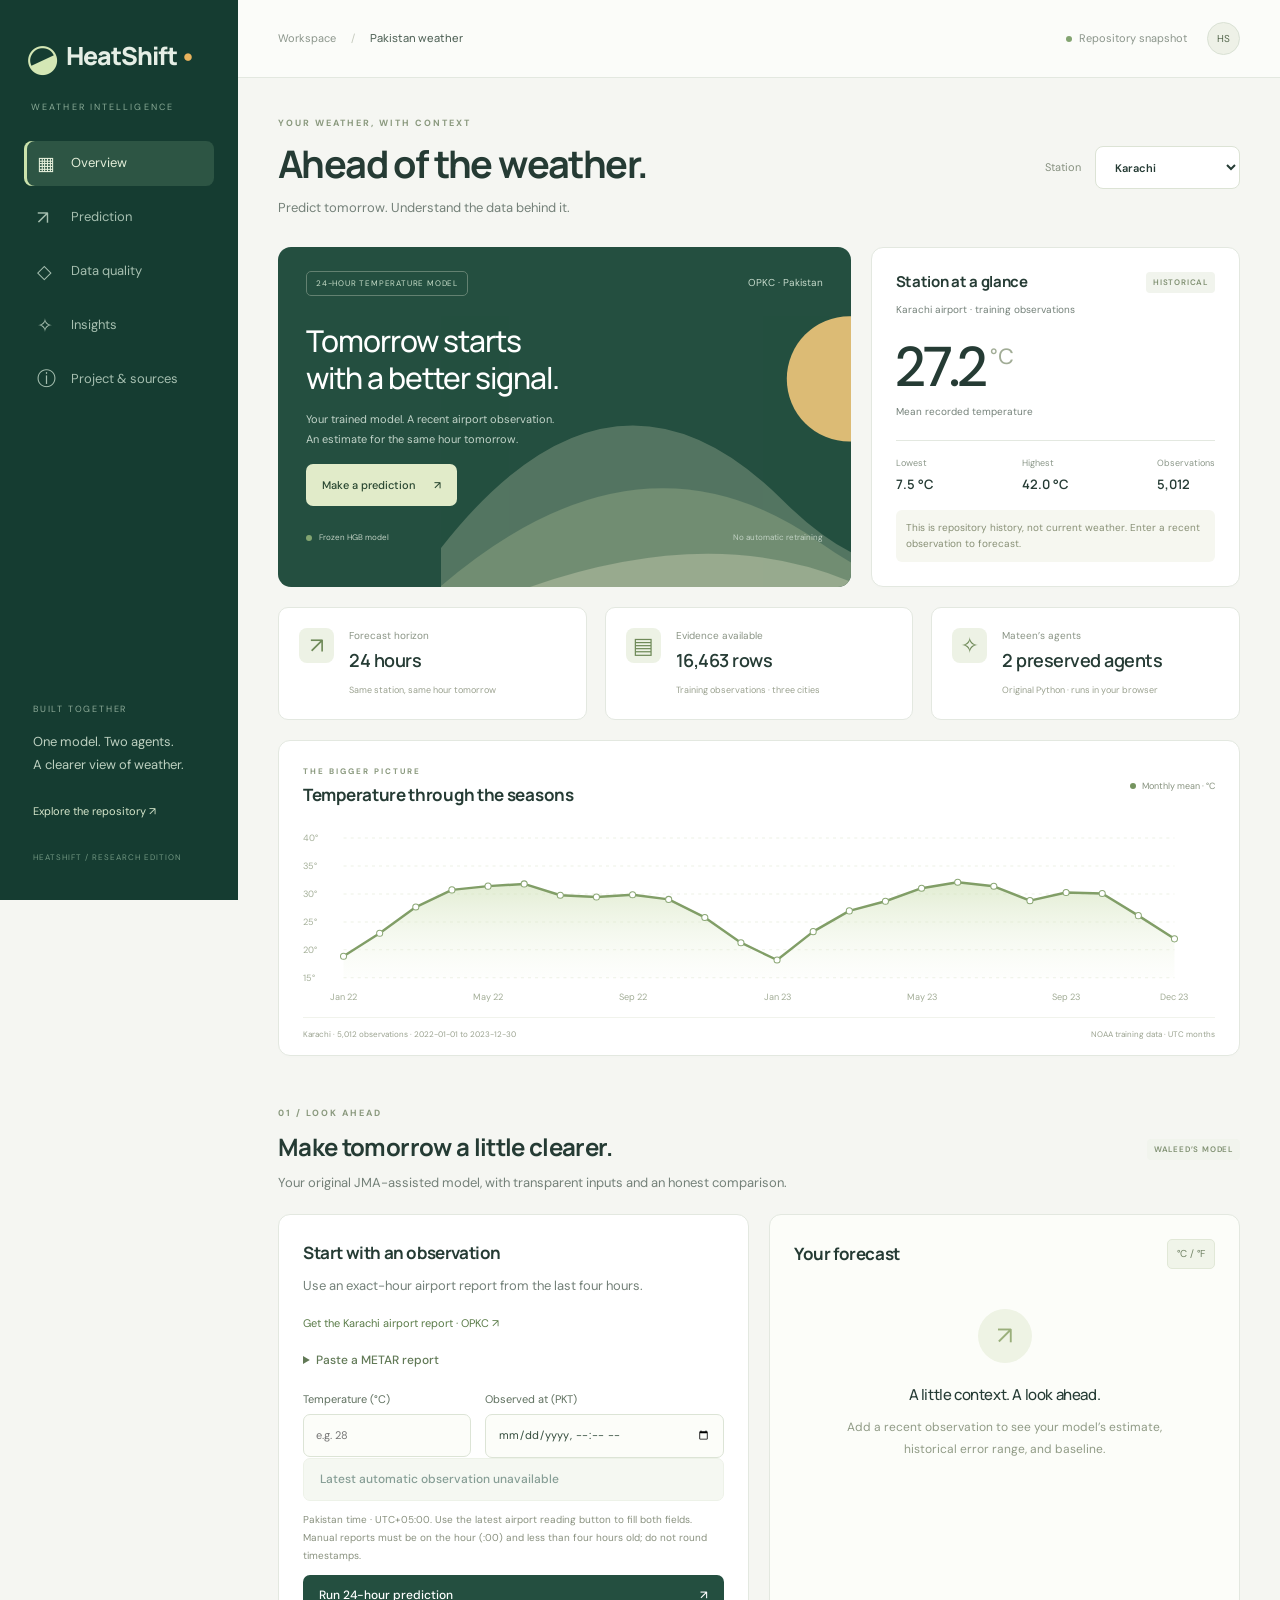
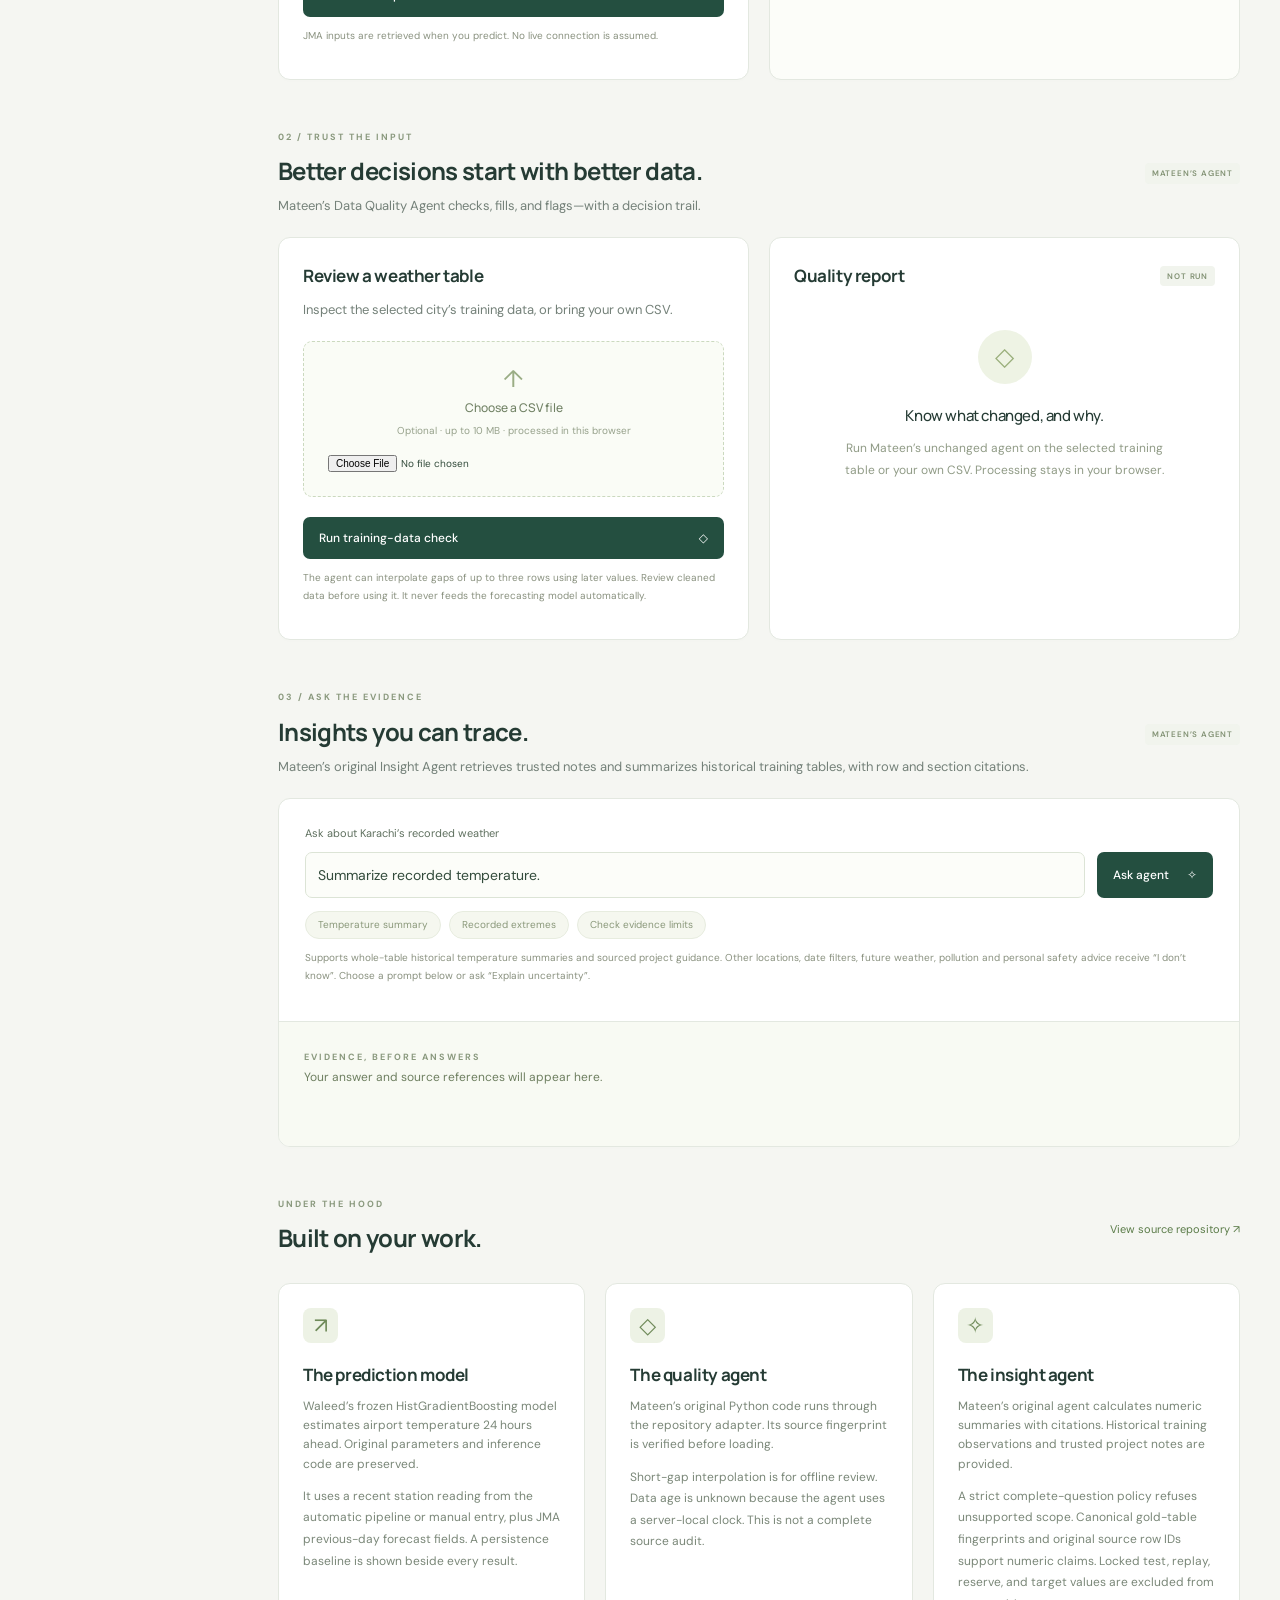
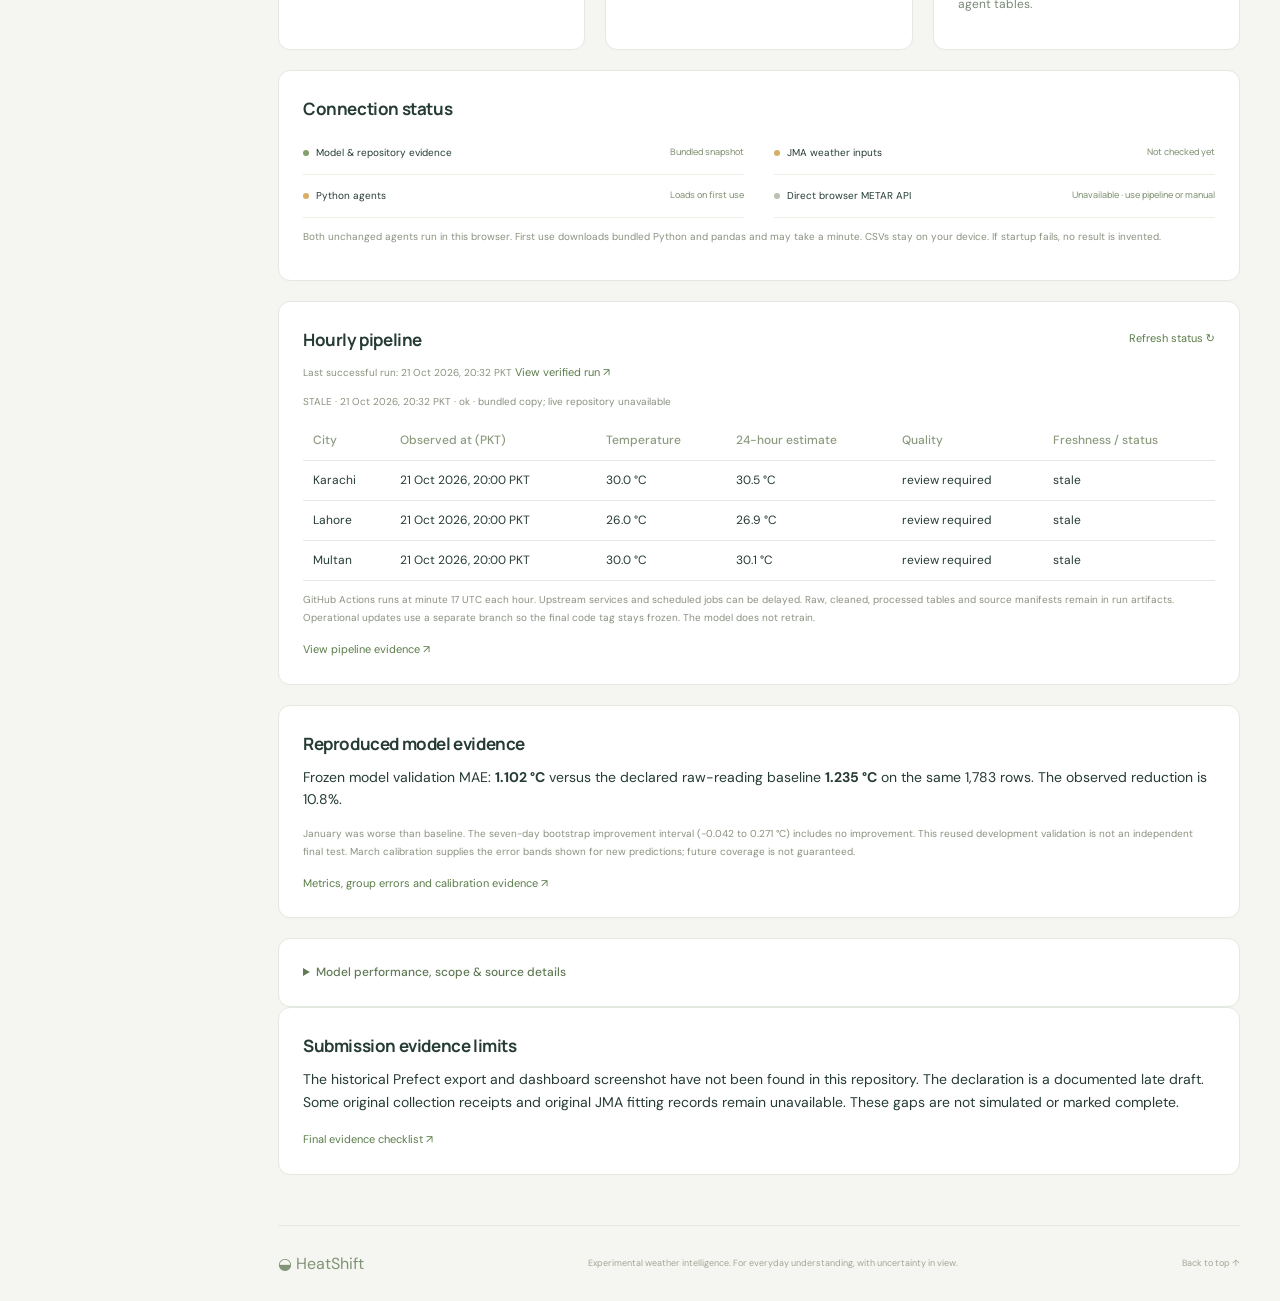
==== commit 881282db: "Fix prediction time validation popup with clear recent-observation guidance" ====
--- a/HeatShift_Web/index.html
+++ b/HeatShift_Web/index.html
@@ -9,7 +9,7 @@
 <article class="card station-card"><div class="card-title"><h2>Station at a glance</h2><span class="tag">HISTORICAL</span></div><p class="muted" id="stationSub">Training observations · loading…</p><div class="historical-temp"><span id="historicalMean">—</span><small>°C</small></div><p class="muted">Mean recorded temperature</p><div class="station-range"><div><span>Lowest</span><strong id="historicalMin">—</strong></div><div><span>Highest</span><strong id="historicalMax">—</strong></div><div><span>Observations</span><strong id="rowCount">—</strong></div></div><div class="notice subtle">This is repository history, not current weather. Enter a recent observation to forecast.</div></article></div>
 <div class="stat-grid"><article class="mini-card"><span class="mini-icon">↗</span><div><span>Forecast horizon</span><strong>24 hours</strong><small>Same station, same hour tomorrow</small></div></article><article class="mini-card"><span class="mini-icon">▤</span><div><span>Evidence available</span><strong>16,463 rows</strong><small>Training observations · three cities</small></div></article><article class="mini-card"><span class="mini-icon">✧</span><div><span>Mateen’s agents</span><strong>2 preserved agents</strong><small id="runtimeBrief">Original Python · runs in your browser</small></div></article></div>
 <article class="card history-card"><div class="card-title"><div><p class="eyebrow">THE BIGGER PICTURE</p><h2>Temperature through the seasons</h2></div><span class="legend"><i></i> Monthly mean · °C</span></div><div id="chart" class="chart" aria-label="Historical monthly temperature chart"></div><div class="chart-foot"><span id="chartScope">Loading repository observations…</span><span>NOAA training data · UTC months</span></div></article></section>
-<section id="prediction" class="section"><div class="section-heading"><div><p class="eyebrow">01 / LOOK AHEAD</p><h2>Make tomorrow a little clearer.</h2><p class="muted">Your original JMA-assisted model, with transparent inputs and an honest comparison.</p></div><span class="tag">WALEED’S MODEL</span></div><div class="two-col"><article class="card"><h3>Start with an observation</h3><p class="muted">Use an exact-hour airport report from the last four hours.</p><a id="metarLink" class="text-link" target="_blank" rel="noreferrer">Get the airport report ↗</a><details><summary>Paste a METAR report</summary><label for="metar">Airport report</label><textarea id="metar" rows="2" placeholder="Paste one report for the selected airport"></textarea><button id="parseMetar" type="button" class="button secondary">Fill observation</button><p id="parseStatus" class="help" role="status"></p></details><form id="forecastForm"><div class="form-grid"><label>Temperature (°C)<input id="temperature" type="number" min="-60" max="60" step="1" placeholder="e.g. 28" required></label><label>Observed at (PKT)<input id="observedAt" type="datetime-local" step="3600" required></label></div><button id="usePipelineObservation" class="button secondary wide" type="button" disabled>Latest automatic observation unavailable</button><p class="help">Pakistan time · UTC+05:00. Do not round a report’s timestamp.</p><button class="button primary wide" id="predict">Run 24-hour prediction <span>↗</span></button><p id="forecastStatus" role="status" class="help">JMA inputs are retrieved when you predict. No live connection is assumed.</p></form></article><article class="card result-card"><div class="card-title"><h3>Your forecast</h3><button id="units" class="unit-button" aria-label="Toggle result temperature unit">°C / °F</button></div><div id="result" aria-live="polite"><div class="empty-state"><span>↗</span><h3>A little context. A look ahead.</h3><p>Add a recent observation to see your model’s estimate, historical error range, and baseline.</p></div></div><button id="downloadForecast" class="button secondary" hidden>Download prediction receipt ↓</button></article></div></section>
+<section id="prediction" class="section"><div class="section-heading"><div><p class="eyebrow">01 / LOOK AHEAD</p><h2>Make tomorrow a little clearer.</h2><p class="muted">Your original JMA-assisted model, with transparent inputs and an honest comparison.</p></div><span class="tag">WALEED’S MODEL</span></div><div class="two-col"><article class="card"><h3>Start with an observation</h3><p class="muted">Use an exact-hour airport report from the last four hours.</p><a id="metarLink" class="text-link" target="_blank" rel="noreferrer">Get the airport report ↗</a><details><summary>Paste a METAR report</summary><label for="metar">Airport report</label><textarea id="metar" rows="2" placeholder="Paste one report for the selected airport"></textarea><button id="parseMetar" type="button" class="button secondary">Fill observation</button><p id="parseStatus" class="help" role="status"></p></details><form id="forecastForm" novalidate><div class="form-grid"><label>Temperature (°C)<input id="temperature" type="number" min="-60" max="60" step="1" placeholder="e.g. 28" required></label><label>Observed at (PKT)<input id="observedAt" type="datetime-local" step="60" required></label></div><button id="usePipelineObservation" class="button secondary wide" type="button" disabled>Latest automatic observation unavailable</button><p class="help">Pakistan time · UTC+05:00. Use the latest airport reading button to fill both fields. Manual reports must be on the hour (:00) and less than four hours old; do not round timestamps.</p><button class="button primary wide" id="predict">Run 24-hour prediction <span>↗</span></button><p id="forecastStatus" role="status" class="help">JMA inputs are retrieved when you predict. No live connection is assumed.</p></form></article><article class="card result-card"><div class="card-title"><h3>Your forecast</h3><button id="units" class="unit-button" aria-label="Toggle result temperature unit">°C / °F</button></div><div id="result" aria-live="polite"><div class="empty-state"><span>↗</span><h3>A little context. A look ahead.</h3><p>Add a recent observation to see your model’s estimate, historical error range, and baseline.</p></div></div><button id="downloadForecast" class="button secondary" hidden>Download prediction receipt ↓</button></article></div></section>
 <section id="quality" class="section"><div class="section-heading"><div><p class="eyebrow">02 / TRUST THE INPUT</p><h2>Better decisions start with better data.</h2><p class="muted">Mateen’s Data Quality Agent checks, fills, and flags—with a decision trail.</p></div><span class="tag">MATEEN’S AGENT</span></div><div class="two-col"><article class="card"><h3>Review a weather table</h3><p class="muted">Inspect the selected city’s training data, or bring your own CSV.</p><label class="upload-box" for="csvFile"><span>↑</span><strong>Choose a CSV file</strong><span id="fileName">Optional · up to 10 MB · processed in this browser</span><input id="csvFile" type="file" accept=".csv,text/csv"></label><button id="runQuality" class="button primary wide">Run training-data check <span>◇</span></button><button id="resetFile" class="text-link" hidden>Use repository training data instead</button><p class="help">The agent can interpolate gaps of up to three rows using later values. Review cleaned data before using it. It never feeds the forecasting model automatically.</p></article><article class="card"><div class="card-title"><h3>Quality report</h3><span class="tag" id="qualityState">NOT RUN</span></div><div id="qualityResult" aria-live="polite"><div class="empty-state"><span>◇</span><h3>Know what changed, and why.</h3><p>Run Mateen’s unchanged agent on the selected training table or your own CSV. Processing stays in your browser.</p></div></div><div id="qualityDownloads" hidden><label class="checkbox"><input type="checkbox" id="approveCleaned"> I reviewed the decisions and limitations.</label><div class="action-row"><button id="downloadCleaned" class="button secondary" disabled>Cleaned CSV ↓</button><button id="downloadQuality" class="button secondary">Report JSON ↓</button></div></div></article></div></section>
 <section id="insights" class="section"><div class="section-heading"><div><p class="eyebrow">03 / ASK THE EVIDENCE</p><h2>Insights you can trace.</h2><p class="muted">Mateen’s original Insight Agent retrieves trusted notes and summarizes historical training tables, with row and section citations.</p></div><span class="tag">MATEEN’S AGENT</span></div><article class="card insight-card"><div class="insight-input"><label for="question">Ask about <span id="insightCity">Karachi</span>’s recorded weather</label><div class="ask-row"><input id="question" value="Summarize recorded temperature." maxlength="500"><button id="askInsight" class="button primary">Ask agent <span>✧</span></button></div><div class="chips"><button data-question="Summarize recorded temperature.">Temperature summary</button><button data-question="What are the minimum and maximum recorded temperatures?">Recorded extremes</button><button data-question="What is the air quality or AQI?">Check evidence limits</button></div><p class="help">Supports whole-table historical temperature summaries and sourced project guidance. Other locations, date filters, future weather, pollution and personal safety advice receive “I don’t know”. Choose a prompt below or ask “Explain uncertainty”.</p></div><div id="insightResult" class="insight-output" aria-live="polite"><span class="eyebrow">EVIDENCE, BEFORE ANSWERS</span><p>Your answer and source references will appear here.</p></div></article></section>
-<section id="project" class="section"><div class="section-heading"><div><p class="eyebrow">UNDER THE HOOD</p><h2>Built on your work.</h2></div><a class="text-link" href="https://github.com/waleedirfan2006-arch/Heat-Shift-" target="_blank" rel="noreferrer">View source repository ↗</a></div><div class="three-col"><article class="card"><span class="mini-icon">↗</span><h3>The prediction model</h3><p>Waleed’s frozen HistGradientBoosting model estimates airport temperature 24 hours ahead. Original parameters and inference code are preserved.</p><p class="help">It uses a recent station reading from the automatic pipeline or manual entry, plus JMA previous-day forecast fields. A persistence baseline is shown beside every result.</p></article><article class="card"><span class="mini-icon">◇</span><h3>The quality agent</h3><p>Mateen’s original Python code runs through the repository adapter. Its source fingerprint is verified before loading.</p><p class="help">Short-gap interpolation is for offline review. Data age is unknown because the agent uses a server-local clock. This is not a complete source audit.</p></article><article class="card"><span class="mini-icon">✧</span><h3>The insight agent</h3><p>Mateen’s original agent calculates numeric summaries with citations. Historical training observations and trusted project notes are provided.</p><p class="help">A strict complete-question policy refuses unsupported scope. Canonical gold-table fingerprints and original source row IDs support numeric claims. Locked test, replay, reserve, and target values are excluded from agent tables.</p></article></div><article class="card connection-card"><h3>Connection status</h3><div class="connections"><div><span><i class="dot green"></i>Model & repository evidence</span><strong>Bundled snapshot</strong></div><div><span><i class="dot amber" id="jmaDot"></i>JMA weather inputs</span><strong id="jmaStatus">Not checked yet</strong></div><div><span><i class="dot amber" id="agentDot"></i>Python agents</span><strong id="agentStatus">Loads on first use</strong></div><div><span><i class="dot gray"></i>Direct browser METAR API</span><strong>Unavailable · use pipeline or manual</strong></div></div><p id="runtimeStatus" class="help" role="status">Both unchanged agents run in this browser. First use downloads bundled Python and pandas and may take a minute. CSVs stay on your device. If startup fails, no result is invented.</p></article><article class="card connection-card" id="hourlyCard"><div class="card-title"><h3>Hourly pipeline</h3><button id="refreshPipeline" class="text-link">Refresh status ↻</button></div><p id="lastSuccess" class="help">Last successful run: checking…</p><p id="pipelineStatus" class="help" role="status">Checking the repository's latest hourly snapshot…</p><div id="pipelineResults"></div><p class="help">GitHub Actions runs at minute 17 UTC each hour. Upstream services and scheduled jobs can be delayed. Raw, cleaned, processed tables and source manifests remain in run artifacts. Operational updates use a separate branch so the final code tag stays frozen. The model does not retrain.</p><a class="text-link" href="https://github.com/waleedirfan2006-arch/Heat-Shift-/actions" target="_blank" rel="noreferrer">View pipeline evidence ↗</a></article><article class="card connection-card"><h3>Reproduced model evidence</h3><p>Frozen model validation MAE: <b>1.102 °C</b> versus the declared raw-reading baseline <b>1.235 °C</b> on the same 1,783 rows. The observed reduction is 10.8%.</p><p class="help">January was worse than baseline. The seven-day bootstrap improvement interval (-0.042 to 0.271 °C) includes no improvement. This reused development validation is not an independent final test. March calibration supplies the error bands shown for new predictions; future coverage is not guaranteed.</p><a class="text-link" href="model_evaluation.json" target="_blank">Metrics, group errors and calibration evidence ↗</a></article><details class="card evidence-details"><summary>Model performance, scope & source details</summary><p>Reproduced January–February 2024 validation MAE against the declared raw-reading baseline, in °C (lower is better):</p><div class="table-scroll"><table><thead><tr><th>City</th><th>Original model</th><th>Persistence</th></tr></thead><tbody><tr><td>Karachi</td><td>1.031</td><td>1.368</td></tr><tr><td>Lahore</td><td>1.082</td><td>1.129</td></tr><tr><td>Multan</td><td>1.226</td><td>1.352</td></tr></tbody></table></div><p>The latest recheck uses saved archived JMA responses and unchanged model parameters; it does not tune on held-out data. Karachi was worse than persistence on the repository’s 2024 locked test (0.932 vs 0.892 °C). Historical error ranges do not guarantee future coverage.</p><p>Original model and data snapshot: <code>7bf6282b956e214438dfa89247a1a32ed238d61c</code>. Agent source: <code>165be6f1a61130e42099f9b30683f29d4820e22b</code>. The preserved integration verifies SHA-256 fingerprints.</p><p><a href="https://github.com/waleedirfan2006-arch/Heat-Shift-/blob/main/HeatShift_Static_Space/README.md" target="_blank" rel="noreferrer">Model evaluation evidence ↗</a> · <a href="integration_provenance.json" target="_blank">Integration provenance ↗</a> · <a href="https://open-meteo.com/en/docs/previous-runs-api" target="_blank" rel="noreferrer">JMA data via Open-Meteo · CC BY 4.0 ↗</a></p></details><article class="card"><h3>Submission evidence limits</h3><p>The historical Prefect export and dashboard screenshot have not been found in this repository. The declaration is a documented late draft. Some original collection receipts and original JMA fitting records remain unavailable. These gaps are not simulated or marked complete.</p><a class="text-link" href="https://github.com/waleedirfan2006-arch/Heat-Shift-/blob/main/SUBMISSION_CHECKLIST.md" target="_blank" rel="noreferrer">Final evidence checklist ↗</a></article></section><footer><a class="footer-brand" href="#overview">◒ HeatShift</a><span>Experimental weather intelligence. For everyday understanding, with uncertainty in view.</span><a href="#overview">Back to top ↑</a></footer></main></div><script src="core.js"></script><script src="model.js"></script><script src="app.js?v=strict-scope-v2"></script></body></html>
+<section id="project" class="section"><div class="section-heading"><div><p class="eyebrow">UNDER THE HOOD</p><h2>Built on your work.</h2></div><a class="text-link" href="https://github.com/waleedirfan2006-arch/Heat-Shift-" target="_blank" rel="noreferrer">View source repository ↗</a></div><div class="three-col"><article class="card"><span class="mini-icon">↗</span><h3>The prediction model</h3><p>Waleed’s frozen HistGradientBoosting model estimates airport temperature 24 hours ahead. Original parameters and inference code are preserved.</p><p class="help">It uses a recent station reading from the automatic pipeline or manual entry, plus JMA previous-day forecast fields. A persistence baseline is shown beside every result.</p></article><article class="card"><span class="mini-icon">◇</span><h3>The quality agent</h3><p>Mateen’s original Python code runs through the repository adapter. Its source fingerprint is verified before loading.</p><p class="help">Short-gap interpolation is for offline review. Data age is unknown because the agent uses a server-local clock. This is not a complete source audit.</p></article><article class="card"><span class="mini-icon">✧</span><h3>The insight agent</h3><p>Mateen’s original agent calculates numeric summaries with citations. Historical training observations and trusted project notes are provided.</p><p class="help">A strict complete-question policy refuses unsupported scope. Canonical gold-table fingerprints and original source row IDs support numeric claims. Locked test, replay, reserve, and target values are excluded from agent tables.</p></article></div><article class="card connection-card"><h3>Connection status</h3><div class="connections"><div><span><i class="dot green"></i>Model & repository evidence</span><strong>Bundled snapshot</strong></div><div><span><i class="dot amber" id="jmaDot"></i>JMA weather inputs</span><strong id="jmaStatus">Not checked yet</strong></div><div><span><i class="dot amber" id="agentDot"></i>Python agents</span><strong id="agentStatus">Loads on first use</strong></div><div><span><i class="dot gray"></i>Direct browser METAR API</span><strong>Unavailable · use pipeline or manual</strong></div></div><p id="runtimeStatus" class="help" role="status">Both unchanged agents run in this browser. First use downloads bundled Python and pandas and may take a minute. CSVs stay on your device. If startup fails, no result is invented.</p></article><article class="card connection-card" id="hourlyCard"><div class="card-title"><h3>Hourly pipeline</h3><button id="refreshPipeline" class="text-link">Refresh status ↻</button></div><p id="lastSuccess" class="help">Last successful run: checking…</p><p id="pipelineStatus" class="help" role="status">Checking the repository's latest hourly snapshot…</p><div id="pipelineResults"></div><p class="help">GitHub Actions runs at minute 17 UTC each hour. Upstream services and scheduled jobs can be delayed. Raw, cleaned, processed tables and source manifests remain in run artifacts. Operational updates use a separate branch so the final code tag stays frozen. The model does not retrain.</p><a class="text-link" href="https://github.com/waleedirfan2006-arch/Heat-Shift-/actions" target="_blank" rel="noreferrer">View pipeline evidence ↗</a></article><article class="card connection-card"><h3>Reproduced model evidence</h3><p>Frozen model validation MAE: <b>1.102 °C</b> versus the declared raw-reading baseline <b>1.235 °C</b> on the same 1,783 rows. The observed reduction is 10.8%.</p><p class="help">January was worse than baseline. The seven-day bootstrap improvement interval (-0.042 to 0.271 °C) includes no improvement. This reused development validation is not an independent final test. March calibration supplies the error bands shown for new predictions; future coverage is not guaranteed.</p><a class="text-link" href="model_evaluation.json" target="_blank">Metrics, group errors and calibration evidence ↗</a></article><details class="card evidence-details"><summary>Model performance, scope & source details</summary><p>Reproduced January–February 2024 validation MAE against the declared raw-reading baseline, in °C (lower is better):</p><div class="table-scroll"><table><thead><tr><th>City</th><th>Original model</th><th>Persistence</th></tr></thead><tbody><tr><td>Karachi</td><td>1.031</td><td>1.368</td></tr><tr><td>Lahore</td><td>1.082</td><td>1.129</td></tr><tr><td>Multan</td><td>1.226</td><td>1.352</td></tr></tbody></table></div><p>The latest recheck uses saved archived JMA responses and unchanged model parameters; it does not tune on held-out data. Karachi was worse than persistence on the repository’s 2024 locked test (0.932 vs 0.892 °C). Historical error ranges do not guarantee future coverage.</p><p>Original model and data snapshot: <code>7bf6282b956e214438dfa89247a1a32ed238d61c</code>. Agent source: <code>165be6f1a61130e42099f9b30683f29d4820e22b</code>. The preserved integration verifies SHA-256 fingerprints.</p><p><a href="https://github.com/waleedirfan2006-arch/Heat-Shift-/blob/main/HeatShift_Static_Space/README.md" target="_blank" rel="noreferrer">Model evaluation evidence ↗</a> · <a href="integration_provenance.json" target="_blank">Integration provenance ↗</a> · <a href="https://open-meteo.com/en/docs/previous-runs-api" target="_blank" rel="noreferrer">JMA data via Open-Meteo · CC BY 4.0 ↗</a></p></details><article class="card"><h3>Submission evidence limits</h3><p>The historical Prefect export and dashboard screenshot have not been found in this repository. The declaration is a documented late draft. Some original collection receipts and original JMA fitting records remain unavailable. These gaps are not simulated or marked complete.</p><a class="text-link" href="https://github.com/waleedirfan2006-arch/Heat-Shift-/blob/main/SUBMISSION_CHECKLIST.md" target="_blank" rel="noreferrer">Final evidence checklist ↗</a></article></section><footer><a class="footer-brand" href="#overview">◒ HeatShift</a><span>Experimental weather intelligence. For everyday understanding, with uncertainty in view.</span><a href="#overview">Back to top ↑</a></footer></main></div><script src="core.js?v=time-help-v3"></script><script src="model.js"></script><script src="app.js?v=strict-scope-v2"></script></body></html>
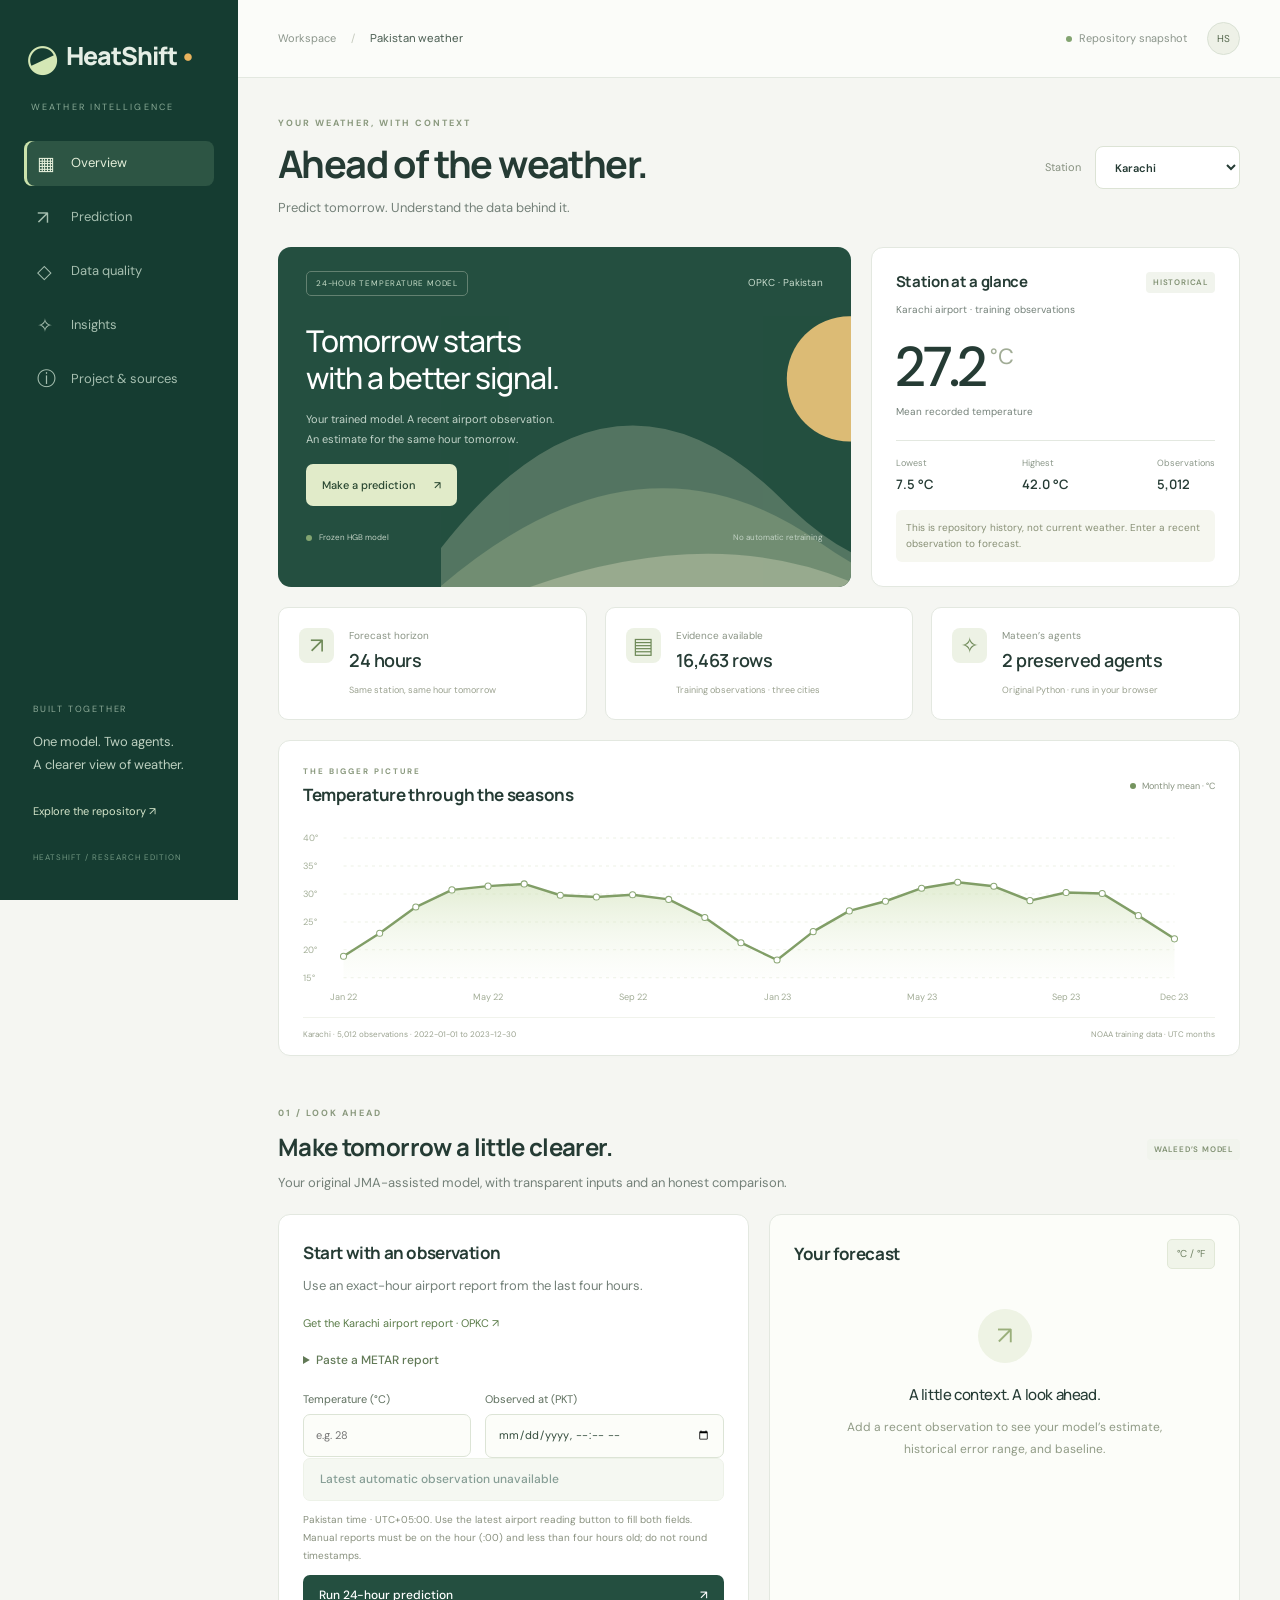
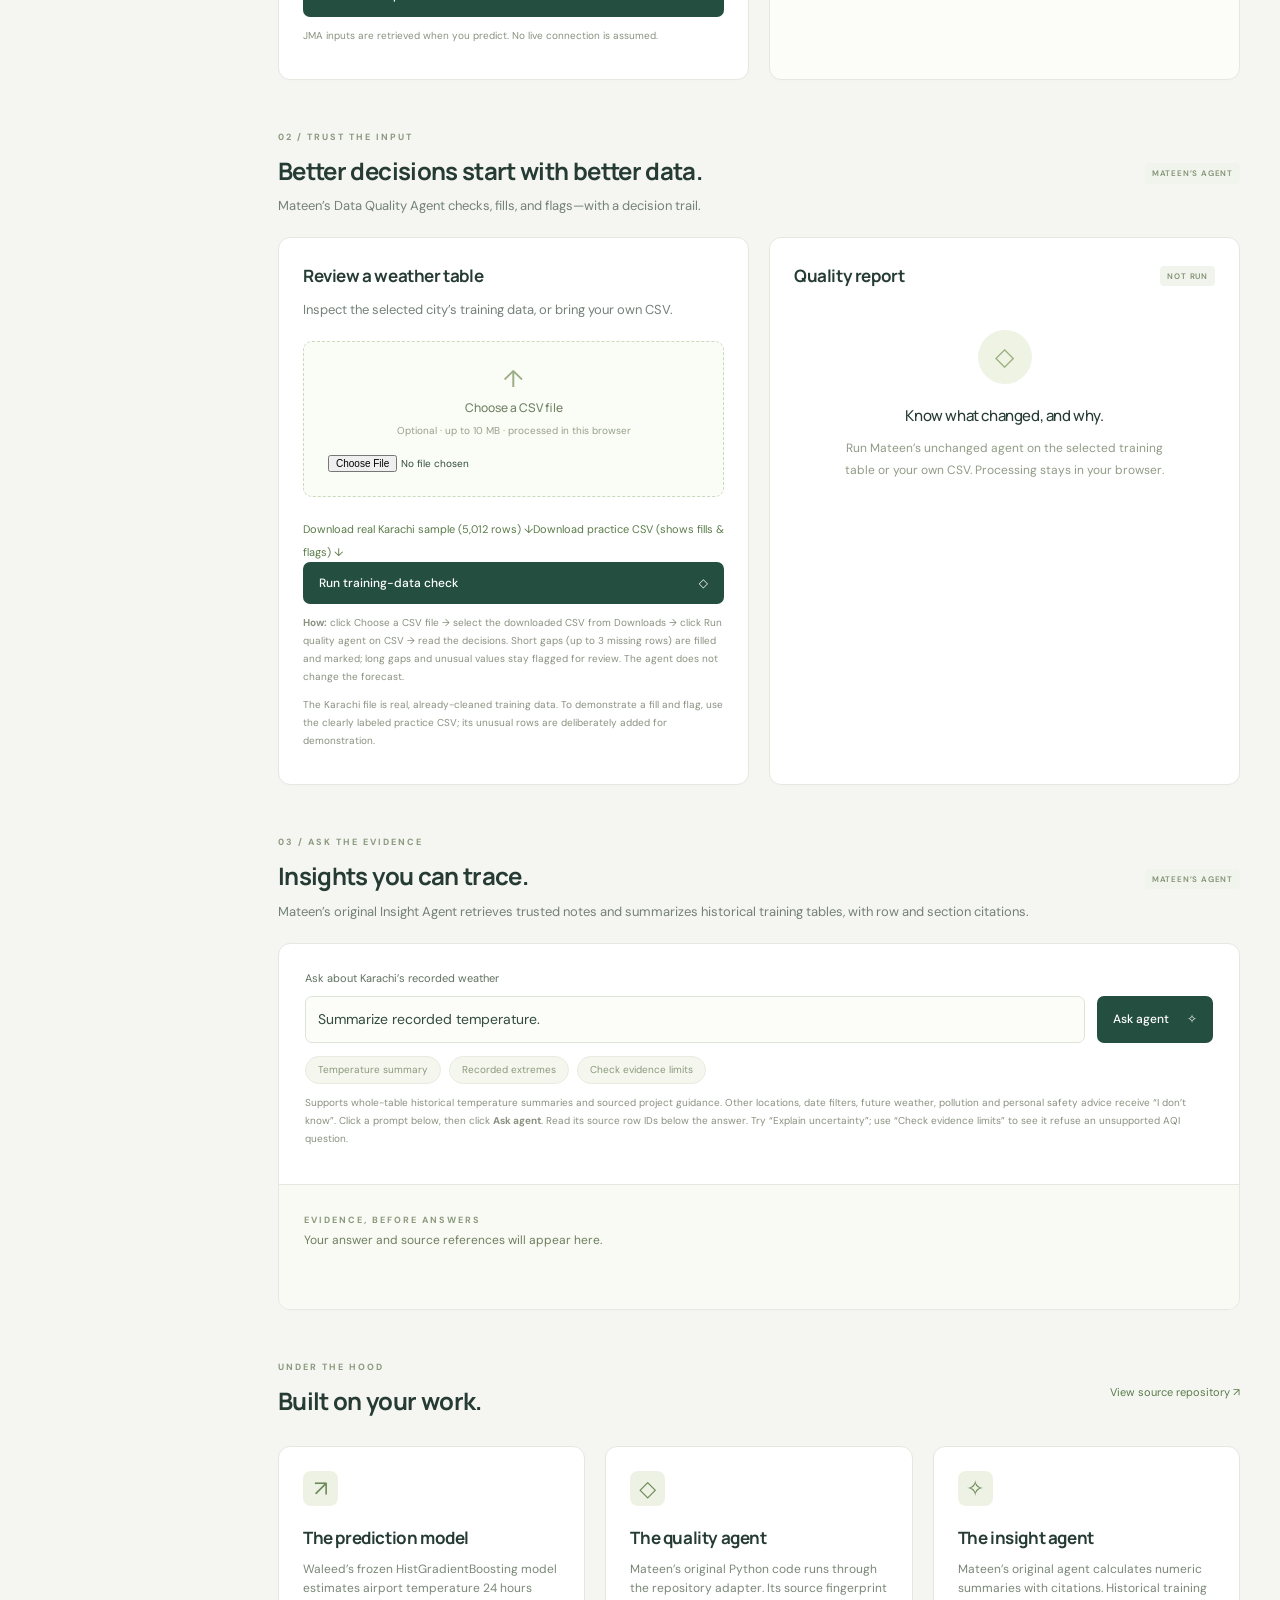
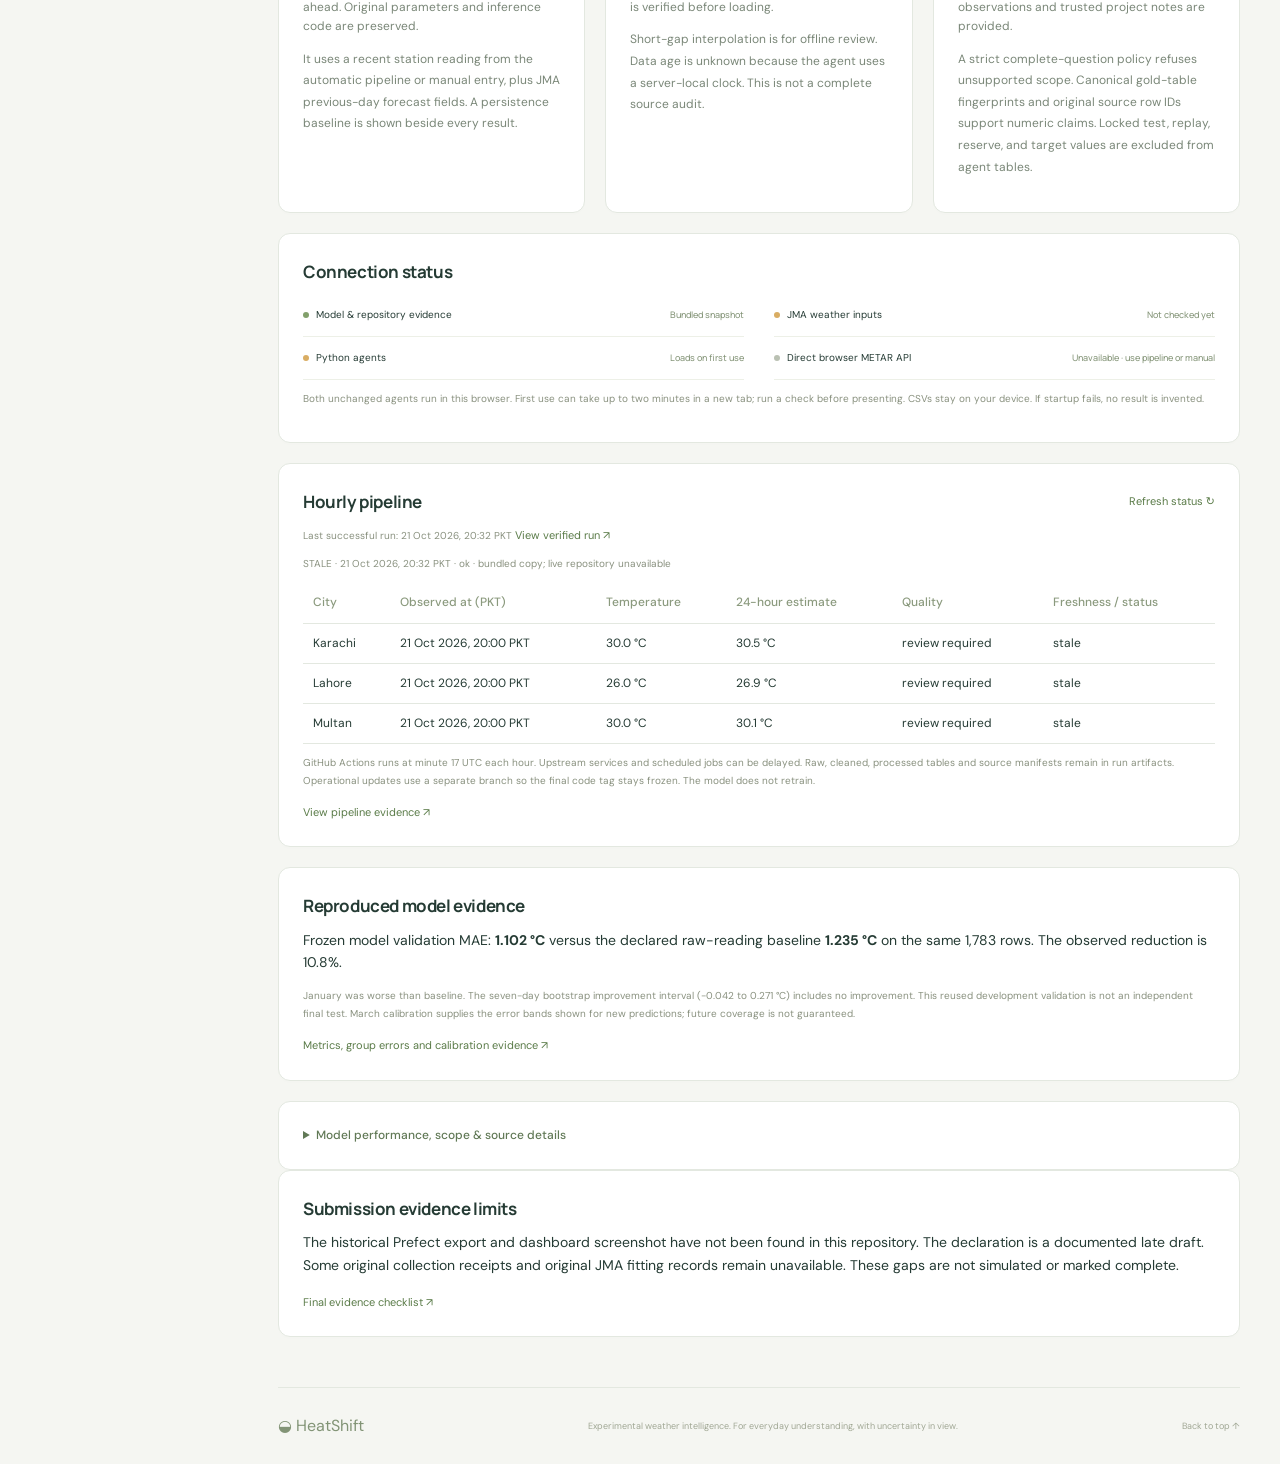
==== commit 96f28f2b: "Add judge-ready CSV examples and demo guidance Correct the synthetic CSV link, explain the upload st" ====
--- a/HeatShift_Web/index.html
+++ b/HeatShift_Web/index.html
@@ -1,15 +1,15 @@
-<!doctype html>
-<html lang="en"><head><meta charset="utf-8"><meta name="viewport" content="width=device-width, initial-scale=1"><meta name="theme-color" content="#173f35"><meta name="description" content="HeatShift combines a trained 24-hour temperature model with data quality and cited weather insights for Pakistan."><title>HeatShift — Weather intelligence</title><link rel="stylesheet" href="style.css"></head>
-<body>
-<a class="skip" href="#main">Skip to dashboard</a>
-<aside class="sidebar"><a class="brand" href="#overview"><span class="brand-icon">◒</span> HeatShift<span class="brand-dot">•</span></a><span class="workspace-label">WEATHER INTELLIGENCE</span><nav aria-label="Dashboard"><a class="active" href="#overview"><span>▦</span> Overview</a><a href="#prediction"><span>↗</span> Prediction</a><a href="#quality"><span>◇</span> Data quality</a><a href="#insights"><span>✧</span> Insights</a><a href="#project"><span>ⓘ</span> Project & sources</a></nav><div class="sidebar-bottom"><span class="tiny-label">BUILT TOGETHER</span><p>One model. Two agents.<br>A clearer view of weather.</p><a href="https://github.com/waleedirfan2006-arch/Heat-Shift-" target="_blank" rel="noreferrer">Explore the repository ↗</a><span class="version">HEATSHIFT / RESEARCH EDITION</span></div></aside>
-<div class="app"><header class="topbar"><span>Workspace <span class="slash">/</span> <strong>Pakistan weather</strong></span><div><span class="snapshot"><i></i> Repository snapshot</span><span class="avatar" title="HeatShift team">HS</span></div></header>
-<main id="main"><section id="overview"><div class="page-heading"><div><p class="eyebrow">YOUR WEATHER, WITH CONTEXT</p><h1>Ahead of the weather.</h1><p class="muted">Predict tomorrow. Understand the data behind it.</p></div><label class="city-picker">Station <select id="city"><option>Karachi</option><option>Lahore</option><option>Multan</option></select></label></div>
-<div class="overview-grid"><article class="hero"><div class="hero-top"><span class="pill light">24-HOUR TEMPERATURE MODEL</span><span id="airport">OPKC · Pakistan</span></div><div class="hero-copy"><span class="sun" aria-hidden="true">☀</span><h2>Tomorrow starts<br>with a better signal.</h2><p>Your trained model. A recent airport observation.<br>An estimate for the same hour tomorrow.</p><a class="button cream" href="#prediction">Make a prediction <span>↗</span></a></div><div class="hero-bottom"><span><i></i> Frozen HGB model</span><span>No automatic retraining</span></div><svg class="landscape" viewBox="0 0 600 320" aria-hidden="true"><circle cx="430" cy="92" r="66" fill="#f1c77c"/><path d="M0 270Q180 40 360 220T700 140V400H0" fill="#597965"/><path d="M0 310Q210 130 400 265T700 160V400H0" fill="#7a9478"/><path d="M0 350Q250 230 430 305T700 250V400H0" fill="#a5b497"/></svg></article>
-<article class="card station-card"><div class="card-title"><h2>Station at a glance</h2><span class="tag">HISTORICAL</span></div><p class="muted" id="stationSub">Training observations · loading…</p><div class="historical-temp"><span id="historicalMean">—</span><small>°C</small></div><p class="muted">Mean recorded temperature</p><div class="station-range"><div><span>Lowest</span><strong id="historicalMin">—</strong></div><div><span>Highest</span><strong id="historicalMax">—</strong></div><div><span>Observations</span><strong id="rowCount">—</strong></div></div><div class="notice subtle">This is repository history, not current weather. Enter a recent observation to forecast.</div></article></div>
-<div class="stat-grid"><article class="mini-card"><span class="mini-icon">↗</span><div><span>Forecast horizon</span><strong>24 hours</strong><small>Same station, same hour tomorrow</small></div></article><article class="mini-card"><span class="mini-icon">▤</span><div><span>Evidence available</span><strong>16,463 rows</strong><small>Training observations · three cities</small></div></article><article class="mini-card"><span class="mini-icon">✧</span><div><span>Mateen’s agents</span><strong>2 preserved agents</strong><small id="runtimeBrief">Original Python · runs in your browser</small></div></article></div>
-<article class="card history-card"><div class="card-title"><div><p class="eyebrow">THE BIGGER PICTURE</p><h2>Temperature through the seasons</h2></div><span class="legend"><i></i> Monthly mean · °C</span></div><div id="chart" class="chart" aria-label="Historical monthly temperature chart"></div><div class="chart-foot"><span id="chartScope">Loading repository observations…</span><span>NOAA training data · UTC months</span></div></article></section>
-<section id="prediction" class="section"><div class="section-heading"><div><p class="eyebrow">01 / LOOK AHEAD</p><h2>Make tomorrow a little clearer.</h2><p class="muted">Your original JMA-assisted model, with transparent inputs and an honest comparison.</p></div><span class="tag">WALEED’S MODEL</span></div><div class="two-col"><article class="card"><h3>Start with an observation</h3><p class="muted">Use an exact-hour airport report from the last four hours.</p><a id="metarLink" class="text-link" target="_blank" rel="noreferrer">Get the airport report ↗</a><details><summary>Paste a METAR report</summary><label for="metar">Airport report</label><textarea id="metar" rows="2" placeholder="Paste one report for the selected airport"></textarea><button id="parseMetar" type="button" class="button secondary">Fill observation</button><p id="parseStatus" class="help" role="status"></p></details><form id="forecastForm" novalidate><div class="form-grid"><label>Temperature (°C)<input id="temperature" type="number" min="-60" max="60" step="1" placeholder="e.g. 28" required></label><label>Observed at (PKT)<input id="observedAt" type="datetime-local" step="60" required></label></div><button id="usePipelineObservation" class="button secondary wide" type="button" disabled>Latest automatic observation unavailable</button><p class="help">Pakistan time · UTC+05:00. Use the latest airport reading button to fill both fields. Manual reports must be on the hour (:00) and less than four hours old; do not round timestamps.</p><button class="button primary wide" id="predict">Run 24-hour prediction <span>↗</span></button><p id="forecastStatus" role="status" class="help">JMA inputs are retrieved when you predict. No live connection is assumed.</p></form></article><article class="card result-card"><div class="card-title"><h3>Your forecast</h3><button id="units" class="unit-button" aria-label="Toggle result temperature unit">°C / °F</button></div><div id="result" aria-live="polite"><div class="empty-state"><span>↗</span><h3>A little context. A look ahead.</h3><p>Add a recent observation to see your model’s estimate, historical error range, and baseline.</p></div></div><button id="downloadForecast" class="button secondary" hidden>Download prediction receipt ↓</button></article></div></section>
-<section id="quality" class="section"><div class="section-heading"><div><p class="eyebrow">02 / TRUST THE INPUT</p><h2>Better decisions start with better data.</h2><p class="muted">Mateen’s Data Quality Agent checks, fills, and flags—with a decision trail.</p></div><span class="tag">MATEEN’S AGENT</span></div><div class="two-col"><article class="card"><h3>Review a weather table</h3><p class="muted">Inspect the selected city’s training data, or bring your own CSV.</p><label class="upload-box" for="csvFile"><span>↑</span><strong>Choose a CSV file</strong><span id="fileName">Optional · up to 10 MB · processed in this browser</span><input id="csvFile" type="file" accept=".csv,text/csv"></label><button id="runQuality" class="button primary wide">Run training-data check <span>◇</span></button><button id="resetFile" class="text-link" hidden>Use repository training data instead</button><p class="help">The agent can interpolate gaps of up to three rows using later values. Review cleaned data before using it. It never feeds the forecasting model automatically.</p></article><article class="card"><div class="card-title"><h3>Quality report</h3><span class="tag" id="qualityState">NOT RUN</span></div><div id="qualityResult" aria-live="polite"><div class="empty-state"><span>◇</span><h3>Know what changed, and why.</h3><p>Run Mateen’s unchanged agent on the selected training table or your own CSV. Processing stays in your browser.</p></div></div><div id="qualityDownloads" hidden><label class="checkbox"><input type="checkbox" id="approveCleaned"> I reviewed the decisions and limitations.</label><div class="action-row"><button id="downloadCleaned" class="button secondary" disabled>Cleaned CSV ↓</button><button id="downloadQuality" class="button secondary">Report JSON ↓</button></div></div></article></div></section>
-<section id="insights" class="section"><div class="section-heading"><div><p class="eyebrow">03 / ASK THE EVIDENCE</p><h2>Insights you can trace.</h2><p class="muted">Mateen’s original Insight Agent retrieves trusted notes and summarizes historical training tables, with row and section citations.</p></div><span class="tag">MATEEN’S AGENT</span></div><article class="card insight-card"><div class="insight-input"><label for="question">Ask about <span id="insightCity">Karachi</span>’s recorded weather</label><div class="ask-row"><input id="question" value="Summarize recorded temperature." maxlength="500"><button id="askInsight" class="button primary">Ask agent <span>✧</span></button></div><div class="chips"><button data-question="Summarize recorded temperature.">Temperature summary</button><button data-question="What are the minimum and maximum recorded temperatures?">Recorded extremes</button><button data-question="What is the air quality or AQI?">Check evidence limits</button></div><p class="help">Supports whole-table historical temperature summaries and sourced project guidance. Other locations, date filters, future weather, pollution and personal safety advice receive “I don’t know”. Choose a prompt below or ask “Explain uncertainty”.</p></div><div id="insightResult" class="insight-output" aria-live="polite"><span class="eyebrow">EVIDENCE, BEFORE ANSWERS</span><p>Your answer and source references will appear here.</p></div></article></section>
-<section id="project" class="section"><div class="section-heading"><div><p class="eyebrow">UNDER THE HOOD</p><h2>Built on your work.</h2></div><a class="text-link" href="https://github.com/waleedirfan2006-arch/Heat-Shift-" target="_blank" rel="noreferrer">View source repository ↗</a></div><div class="three-col"><article class="card"><span class="mini-icon">↗</span><h3>The prediction model</h3><p>Waleed’s frozen HistGradientBoosting model estimates airport temperature 24 hours ahead. Original parameters and inference code are preserved.</p><p class="help">It uses a recent station reading from the automatic pipeline or manual entry, plus JMA previous-day forecast fields. A persistence baseline is shown beside every result.</p></article><article class="card"><span class="mini-icon">◇</span><h3>The quality agent</h3><p>Mateen’s original Python code runs through the repository adapter. Its source fingerprint is verified before loading.</p><p class="help">Short-gap interpolation is for offline review. Data age is unknown because the agent uses a server-local clock. This is not a complete source audit.</p></article><article class="card"><span class="mini-icon">✧</span><h3>The insight agent</h3><p>Mateen’s original agent calculates numeric summaries with citations. Historical training observations and trusted project notes are provided.</p><p class="help">A strict complete-question policy refuses unsupported scope. Canonical gold-table fingerprints and original source row IDs support numeric claims. Locked test, replay, reserve, and target values are excluded from agent tables.</p></article></div><article class="card connection-card"><h3>Connection status</h3><div class="connections"><div><span><i class="dot green"></i>Model & repository evidence</span><strong>Bundled snapshot</strong></div><div><span><i class="dot amber" id="jmaDot"></i>JMA weather inputs</span><strong id="jmaStatus">Not checked yet</strong></div><div><span><i class="dot amber" id="agentDot"></i>Python agents</span><strong id="agentStatus">Loads on first use</strong></div><div><span><i class="dot gray"></i>Direct browser METAR API</span><strong>Unavailable · use pipeline or manual</strong></div></div><p id="runtimeStatus" class="help" role="status">Both unchanged agents run in this browser. First use downloads bundled Python and pandas and may take a minute. CSVs stay on your device. If startup fails, no result is invented.</p></article><article class="card connection-card" id="hourlyCard"><div class="card-title"><h3>Hourly pipeline</h3><button id="refreshPipeline" class="text-link">Refresh status ↻</button></div><p id="lastSuccess" class="help">Last successful run: checking…</p><p id="pipelineStatus" class="help" role="status">Checking the repository's latest hourly snapshot…</p><div id="pipelineResults"></div><p class="help">GitHub Actions runs at minute 17 UTC each hour. Upstream services and scheduled jobs can be delayed. Raw, cleaned, processed tables and source manifests remain in run artifacts. Operational updates use a separate branch so the final code tag stays frozen. The model does not retrain.</p><a class="text-link" href="https://github.com/waleedirfan2006-arch/Heat-Shift-/actions" target="_blank" rel="noreferrer">View pipeline evidence ↗</a></article><article class="card connection-card"><h3>Reproduced model evidence</h3><p>Frozen model validation MAE: <b>1.102 °C</b> versus the declared raw-reading baseline <b>1.235 °C</b> on the same 1,783 rows. The observed reduction is 10.8%.</p><p class="help">January was worse than baseline. The seven-day bootstrap improvement interval (-0.042 to 0.271 °C) includes no improvement. This reused development validation is not an independent final test. March calibration supplies the error bands shown for new predictions; future coverage is not guaranteed.</p><a class="text-link" href="model_evaluation.json" target="_blank">Metrics, group errors and calibration evidence ↗</a></article><details class="card evidence-details"><summary>Model performance, scope & source details</summary><p>Reproduced January–February 2024 validation MAE against the declared raw-reading baseline, in °C (lower is better):</p><div class="table-scroll"><table><thead><tr><th>City</th><th>Original model</th><th>Persistence</th></tr></thead><tbody><tr><td>Karachi</td><td>1.031</td><td>1.368</td></tr><tr><td>Lahore</td><td>1.082</td><td>1.129</td></tr><tr><td>Multan</td><td>1.226</td><td>1.352</td></tr></tbody></table></div><p>The latest recheck uses saved archived JMA responses and unchanged model parameters; it does not tune on held-out data. Karachi was worse than persistence on the repository’s 2024 locked test (0.932 vs 0.892 °C). Historical error ranges do not guarantee future coverage.</p><p>Original model and data snapshot: <code>7bf6282b956e214438dfa89247a1a32ed238d61c</code>. Agent source: <code>165be6f1a61130e42099f9b30683f29d4820e22b</code>. The preserved integration verifies SHA-256 fingerprints.</p><p><a href="https://github.com/waleedirfan2006-arch/Heat-Shift-/blob/main/HeatShift_Static_Space/README.md" target="_blank" rel="noreferrer">Model evaluation evidence ↗</a> · <a href="integration_provenance.json" target="_blank">Integration provenance ↗</a> · <a href="https://open-meteo.com/en/docs/previous-runs-api" target="_blank" rel="noreferrer">JMA data via Open-Meteo · CC BY 4.0 ↗</a></p></details><article class="card"><h3>Submission evidence limits</h3><p>The historical Prefect export and dashboard screenshot have not been found in this repository. The declaration is a documented late draft. Some original collection receipts and original JMA fitting records remain unavailable. These gaps are not simulated or marked complete.</p><a class="text-link" href="https://github.com/waleedirfan2006-arch/Heat-Shift-/blob/main/SUBMISSION_CHECKLIST.md" target="_blank" rel="noreferrer">Final evidence checklist ↗</a></article></section><footer><a class="footer-brand" href="#overview">◒ HeatShift</a><span>Experimental weather intelligence. For everyday understanding, with uncertainty in view.</span><a href="#overview">Back to top ↑</a></footer></main></div><script src="core.js?v=time-help-v3"></script><script src="model.js"></script><script src="app.js?v=strict-scope-v2"></script></body></html>
+<!doctype html>
+<html lang="en"><head><meta charset="utf-8"><meta name="viewport" content="width=device-width, initial-scale=1"><meta name="theme-color" content="#173f35"><meta name="description" content="HeatShift combines a trained 24-hour temperature model with data quality and cited weather insights for Pakistan."><title>HeatShift — Weather intelligence</title><link rel="stylesheet" href="style.css"></head>
+<body>
+<a class="skip" href="#main">Skip to dashboard</a>
+<aside class="sidebar"><a class="brand" href="#overview"><span class="brand-icon">◒</span> HeatShift<span class="brand-dot">•</span></a><span class="workspace-label">WEATHER INTELLIGENCE</span><nav aria-label="Dashboard"><a class="active" href="#overview"><span>▦</span> Overview</a><a href="#prediction"><span>↗</span> Prediction</a><a href="#quality"><span>◇</span> Data quality</a><a href="#insights"><span>✧</span> Insights</a><a href="#project"><span>ⓘ</span> Project & sources</a></nav><div class="sidebar-bottom"><span class="tiny-label">BUILT TOGETHER</span><p>One model. Two agents.<br>A clearer view of weather.</p><a href="https://github.com/waleedirfan2006-arch/Heat-Shift-" target="_blank" rel="noreferrer">Explore the repository ↗</a><span class="version">HEATSHIFT / RESEARCH EDITION</span></div></aside>
+<div class="app"><header class="topbar"><span>Workspace <span class="slash">/</span> <strong>Pakistan weather</strong></span><div><span class="snapshot"><i></i> Repository snapshot</span><span class="avatar" title="HeatShift team">HS</span></div></header>
+<main id="main"><section id="overview"><div class="page-heading"><div><p class="eyebrow">YOUR WEATHER, WITH CONTEXT</p><h1>Ahead of the weather.</h1><p class="muted">Predict tomorrow. Understand the data behind it.</p></div><label class="city-picker">Station <select id="city"><option>Karachi</option><option>Lahore</option><option>Multan</option></select></label></div>
+<div class="overview-grid"><article class="hero"><div class="hero-top"><span class="pill light">24-HOUR TEMPERATURE MODEL</span><span id="airport">OPKC · Pakistan</span></div><div class="hero-copy"><span class="sun" aria-hidden="true">☀</span><h2>Tomorrow starts<br>with a better signal.</h2><p>Your trained model. A recent airport observation.<br>An estimate for the same hour tomorrow.</p><a class="button cream" href="#prediction">Make a prediction <span>↗</span></a></div><div class="hero-bottom"><span><i></i> Frozen HGB model</span><span>No automatic retraining</span></div><svg class="landscape" viewBox="0 0 600 320" aria-hidden="true"><circle cx="430" cy="92" r="66" fill="#f1c77c"/><path d="M0 270Q180 40 360 220T700 140V400H0" fill="#597965"/><path d="M0 310Q210 130 400 265T700 160V400H0" fill="#7a9478"/><path d="M0 350Q250 230 430 305T700 250V400H0" fill="#a5b497"/></svg></article>
+<article class="card station-card"><div class="card-title"><h2>Station at a glance</h2><span class="tag">HISTORICAL</span></div><p class="muted" id="stationSub">Training observations · loading…</p><div class="historical-temp"><span id="historicalMean">—</span><small>°C</small></div><p class="muted">Mean recorded temperature</p><div class="station-range"><div><span>Lowest</span><strong id="historicalMin">—</strong></div><div><span>Highest</span><strong id="historicalMax">—</strong></div><div><span>Observations</span><strong id="rowCount">—</strong></div></div><div class="notice subtle">This is repository history, not current weather. Enter a recent observation to forecast.</div></article></div>
+<div class="stat-grid"><article class="mini-card"><span class="mini-icon">↗</span><div><span>Forecast horizon</span><strong>24 hours</strong><small>Same station, same hour tomorrow</small></div></article><article class="mini-card"><span class="mini-icon">▤</span><div><span>Evidence available</span><strong>16,463 rows</strong><small>Training observations · three cities</small></div></article><article class="mini-card"><span class="mini-icon">✧</span><div><span>Mateen’s agents</span><strong>2 preserved agents</strong><small id="runtimeBrief">Original Python · runs in your browser</small></div></article></div>
+<article class="card history-card"><div class="card-title"><div><p class="eyebrow">THE BIGGER PICTURE</p><h2>Temperature through the seasons</h2></div><span class="legend"><i></i> Monthly mean · °C</span></div><div id="chart" class="chart" aria-label="Historical monthly temperature chart"></div><div class="chart-foot"><span id="chartScope">Loading repository observations…</span><span>NOAA training data · UTC months</span></div></article></section>
+<section id="prediction" class="section"><div class="section-heading"><div><p class="eyebrow">01 / LOOK AHEAD</p><h2>Make tomorrow a little clearer.</h2><p class="muted">Your original JMA-assisted model, with transparent inputs and an honest comparison.</p></div><span class="tag">WALEED’S MODEL</span></div><div class="two-col"><article class="card"><h3>Start with an observation</h3><p class="muted">Use an exact-hour airport report from the last four hours.</p><a id="metarLink" class="text-link" target="_blank" rel="noreferrer">Get the airport report ↗</a><details><summary>Paste a METAR report</summary><label for="metar">Airport report</label><textarea id="metar" rows="2" placeholder="Paste one report for the selected airport"></textarea><button id="parseMetar" type="button" class="button secondary">Fill observation</button><p id="parseStatus" class="help" role="status"></p></details><form id="forecastForm" novalidate><div class="form-grid"><label>Temperature (°C)<input id="temperature" type="number" min="-60" max="60" step="1" placeholder="e.g. 28" required></label><label>Observed at (PKT)<input id="observedAt" type="datetime-local" step="60" required></label></div><button id="usePipelineObservation" class="button secondary wide" type="button" disabled>Latest automatic observation unavailable</button><p class="help">Pakistan time · UTC+05:00. Use the latest airport reading button to fill both fields. Manual reports must be on the hour (:00) and less than four hours old; do not round timestamps.</p><button class="button primary wide" id="predict">Run 24-hour prediction <span>↗</span></button><p id="forecastStatus" role="status" class="help">JMA inputs are retrieved when you predict. No live connection is assumed.</p></form></article><article class="card result-card"><div class="card-title"><h3>Your forecast</h3><button id="units" class="unit-button" aria-label="Toggle result temperature unit">°C / °F</button></div><div id="result" aria-live="polite"><div class="empty-state"><span>↗</span><h3>A little context. A look ahead.</h3><p>Add a recent observation to see your model’s estimate, historical error range, and baseline.</p></div></div><button id="downloadForecast" class="button secondary" hidden>Download prediction receipt ↓</button></article></div></section>
+<section id="quality" class="section"><div class="section-heading"><div><p class="eyebrow">02 / TRUST THE INPUT</p><h2>Better decisions start with better data.</h2><p class="muted">Mateen’s Data Quality Agent checks, fills, and flags—with a decision trail.</p></div><span class="tag">MATEEN’S AGENT</span></div><div class="two-col"><article class="card"><h3>Review a weather table</h3><p class="muted">Inspect the selected city’s training data, or bring your own CSV.</p><label class="upload-box" for="csvFile"><span>↑</span><strong>Choose a CSV file</strong><span id="fileName">Optional · up to 10 MB · processed in this browser</span><input id="csvFile" type="file" accept=".csv,text/csv"></label><div class="sample-files"><a class="text-link" href="karachi_training_sample.csv" download>Download real Karachi sample (5,012 rows) ↓</a><a class="text-link" href="HeatShift_QA_Practice_SAMPLE_SYNTHETIC.csv" download>Download practice CSV (shows fills & flags) ↓</a></div><button id="runQuality" class="button primary wide">Run training-data check <span>◇</span></button><button id="resetFile" class="text-link" hidden>Use repository training data instead</button><p class="help" id="qualitySteps"><b>How:</b> click Choose a CSV file → select the downloaded CSV from Downloads → click Run quality agent on CSV → read the decisions. Short gaps (up to 3 missing rows) are filled and marked; long gaps and unusual values stay flagged for review. The agent does not change the forecast.</p><p class="help">The Karachi file is real, already-cleaned training data. To demonstrate a fill and flag, use the clearly labeled practice CSV; its unusual rows are deliberately added for demonstration.</p></article><article class="card"><div class="card-title"><h3>Quality report</h3><span class="tag" id="qualityState">NOT RUN</span></div><div id="qualityResult" aria-live="polite"><div class="empty-state"><span>◇</span><h3>Know what changed, and why.</h3><p>Run Mateen’s unchanged agent on the selected training table or your own CSV. Processing stays in your browser.</p></div></div><div id="qualityDownloads" hidden><label class="checkbox"><input type="checkbox" id="approveCleaned"> I reviewed the decisions and limitations.</label><div class="action-row"><button id="downloadCleaned" class="button secondary" disabled>Cleaned CSV ↓</button><button id="downloadQuality" class="button secondary">Report JSON ↓</button></div></div></article></div></section>
+<section id="insights" class="section"><div class="section-heading"><div><p class="eyebrow">03 / ASK THE EVIDENCE</p><h2>Insights you can trace.</h2><p class="muted">Mateen’s original Insight Agent retrieves trusted notes and summarizes historical training tables, with row and section citations.</p></div><span class="tag">MATEEN’S AGENT</span></div><article class="card insight-card"><div class="insight-input"><label for="question">Ask about <span id="insightCity">Karachi</span>’s recorded weather</label><div class="ask-row"><input id="question" value="Summarize recorded temperature." maxlength="500"><button id="askInsight" class="button primary">Ask agent <span>✧</span></button></div><div class="chips"><button data-question="Summarize recorded temperature.">Temperature summary</button><button data-question="What are the minimum and maximum recorded temperatures?">Recorded extremes</button><button data-question="What is the air quality or AQI?">Check evidence limits</button></div><p class="help">Supports whole-table historical temperature summaries and sourced project guidance. Other locations, date filters, future weather, pollution and personal safety advice receive “I don’t know”. Click a prompt below, then click <b>Ask agent</b>. Read its source row IDs below the answer. Try “Explain uncertainty”; use “Check evidence limits” to see it refuse an unsupported AQI question.</p></div><div id="insightResult" class="insight-output" aria-live="polite"><span class="eyebrow">EVIDENCE, BEFORE ANSWERS</span><p>Your answer and source references will appear here.</p></div></article></section>
+<section id="project" class="section"><div class="section-heading"><div><p class="eyebrow">UNDER THE HOOD</p><h2>Built on your work.</h2></div><a class="text-link" href="https://github.com/waleedirfan2006-arch/Heat-Shift-" target="_blank" rel="noreferrer">View source repository ↗</a></div><div class="three-col"><article class="card"><span class="mini-icon">↗</span><h3>The prediction model</h3><p>Waleed’s frozen HistGradientBoosting model estimates airport temperature 24 hours ahead. Original parameters and inference code are preserved.</p><p class="help">It uses a recent station reading from the automatic pipeline or manual entry, plus JMA previous-day forecast fields. A persistence baseline is shown beside every result.</p></article><article class="card"><span class="mini-icon">◇</span><h3>The quality agent</h3><p>Mateen’s original Python code runs through the repository adapter. Its source fingerprint is verified before loading.</p><p class="help">Short-gap interpolation is for offline review. Data age is unknown because the agent uses a server-local clock. This is not a complete source audit.</p></article><article class="card"><span class="mini-icon">✧</span><h3>The insight agent</h3><p>Mateen’s original agent calculates numeric summaries with citations. Historical training observations and trusted project notes are provided.</p><p class="help">A strict complete-question policy refuses unsupported scope. Canonical gold-table fingerprints and original source row IDs support numeric claims. Locked test, replay, reserve, and target values are excluded from agent tables.</p></article></div><article class="card connection-card"><h3>Connection status</h3><div class="connections"><div><span><i class="dot green"></i>Model & repository evidence</span><strong>Bundled snapshot</strong></div><div><span><i class="dot amber" id="jmaDot"></i>JMA weather inputs</span><strong id="jmaStatus">Not checked yet</strong></div><div><span><i class="dot amber" id="agentDot"></i>Python agents</span><strong id="agentStatus">Loads on first use</strong></div><div><span><i class="dot gray"></i>Direct browser METAR API</span><strong>Unavailable · use pipeline or manual</strong></div></div><p id="runtimeStatus" class="help" role="status">Both unchanged agents run in this browser. First use can take up to two minutes in a new tab; run a check before presenting. CSVs stay on your device. If startup fails, no result is invented.</p></article><article class="card connection-card" id="hourlyCard"><div class="card-title"><h3>Hourly pipeline</h3><button id="refreshPipeline" class="text-link">Refresh status ↻</button></div><p id="lastSuccess" class="help">Last successful run: checking…</p><p id="pipelineStatus" class="help" role="status">Checking the repository's latest hourly snapshot…</p><div id="pipelineResults"></div><p class="help">GitHub Actions runs at minute 17 UTC each hour. Upstream services and scheduled jobs can be delayed. Raw, cleaned, processed tables and source manifests remain in run artifacts. Operational updates use a separate branch so the final code tag stays frozen. The model does not retrain.</p><a class="text-link" href="https://github.com/waleedirfan2006-arch/Heat-Shift-/actions" target="_blank" rel="noreferrer">View pipeline evidence ↗</a></article><article class="card connection-card"><h3>Reproduced model evidence</h3><p>Frozen model validation MAE: <b>1.102 °C</b> versus the declared raw-reading baseline <b>1.235 °C</b> on the same 1,783 rows. The observed reduction is 10.8%.</p><p class="help">January was worse than baseline. The seven-day bootstrap improvement interval (-0.042 to 0.271 °C) includes no improvement. This reused development validation is not an independent final test. March calibration supplies the error bands shown for new predictions; future coverage is not guaranteed.</p><a class="text-link" href="model_evaluation.json" target="_blank">Metrics, group errors and calibration evidence ↗</a></article><details class="card evidence-details"><summary>Model performance, scope & source details</summary><p>Reproduced January–February 2024 validation MAE against the declared raw-reading baseline, in °C (lower is better):</p><div class="table-scroll"><table><thead><tr><th>City</th><th>Original model</th><th>Persistence</th></tr></thead><tbody><tr><td>Karachi</td><td>1.031</td><td>1.368</td></tr><tr><td>Lahore</td><td>1.082</td><td>1.129</td></tr><tr><td>Multan</td><td>1.226</td><td>1.352</td></tr></tbody></table></div><p>The latest recheck uses saved archived JMA responses and unchanged model parameters; it does not tune on held-out data. Karachi was worse than persistence on the repository’s 2024 locked test (0.932 vs 0.892 °C). Historical error ranges do not guarantee future coverage.</p><p>Original model and data snapshot: <code>7bf6282b956e214438dfa89247a1a32ed238d61c</code>. Agent source: <code>165be6f1a61130e42099f9b30683f29d4820e22b</code>. The preserved integration verifies SHA-256 fingerprints.</p><p><a href="https://github.com/waleedirfan2006-arch/Heat-Shift-/blob/main/HeatShift_Static_Space/README.md" target="_blank" rel="noreferrer">Model evaluation evidence ↗</a> · <a href="integration_provenance.json" target="_blank">Integration provenance ↗</a> · <a href="https://open-meteo.com/en/docs/previous-runs-api" target="_blank" rel="noreferrer">JMA data via Open-Meteo · CC BY 4.0 ↗</a></p></details><article class="card"><h3>Submission evidence limits</h3><p>The historical Prefect export and dashboard screenshot have not been found in this repository. The declaration is a documented late draft. Some original collection receipts and original JMA fitting records remain unavailable. These gaps are not simulated or marked complete.</p><a class="text-link" href="https://github.com/waleedirfan2006-arch/Heat-Shift-/blob/main/SUBMISSION_CHECKLIST.md" target="_blank" rel="noreferrer">Final evidence checklist ↗</a></article></section><footer><a class="footer-brand" href="#overview">◒ HeatShift</a><span>Experimental weather intelligence. For everyday understanding, with uncertainty in view.</span><a href="#overview">Back to top ↑</a></footer></main></div><script src="core.js?v=time-help-v3"></script><script src="model.js"></script><script src="app.js?v=guided-demo-v4"></script></body></html>
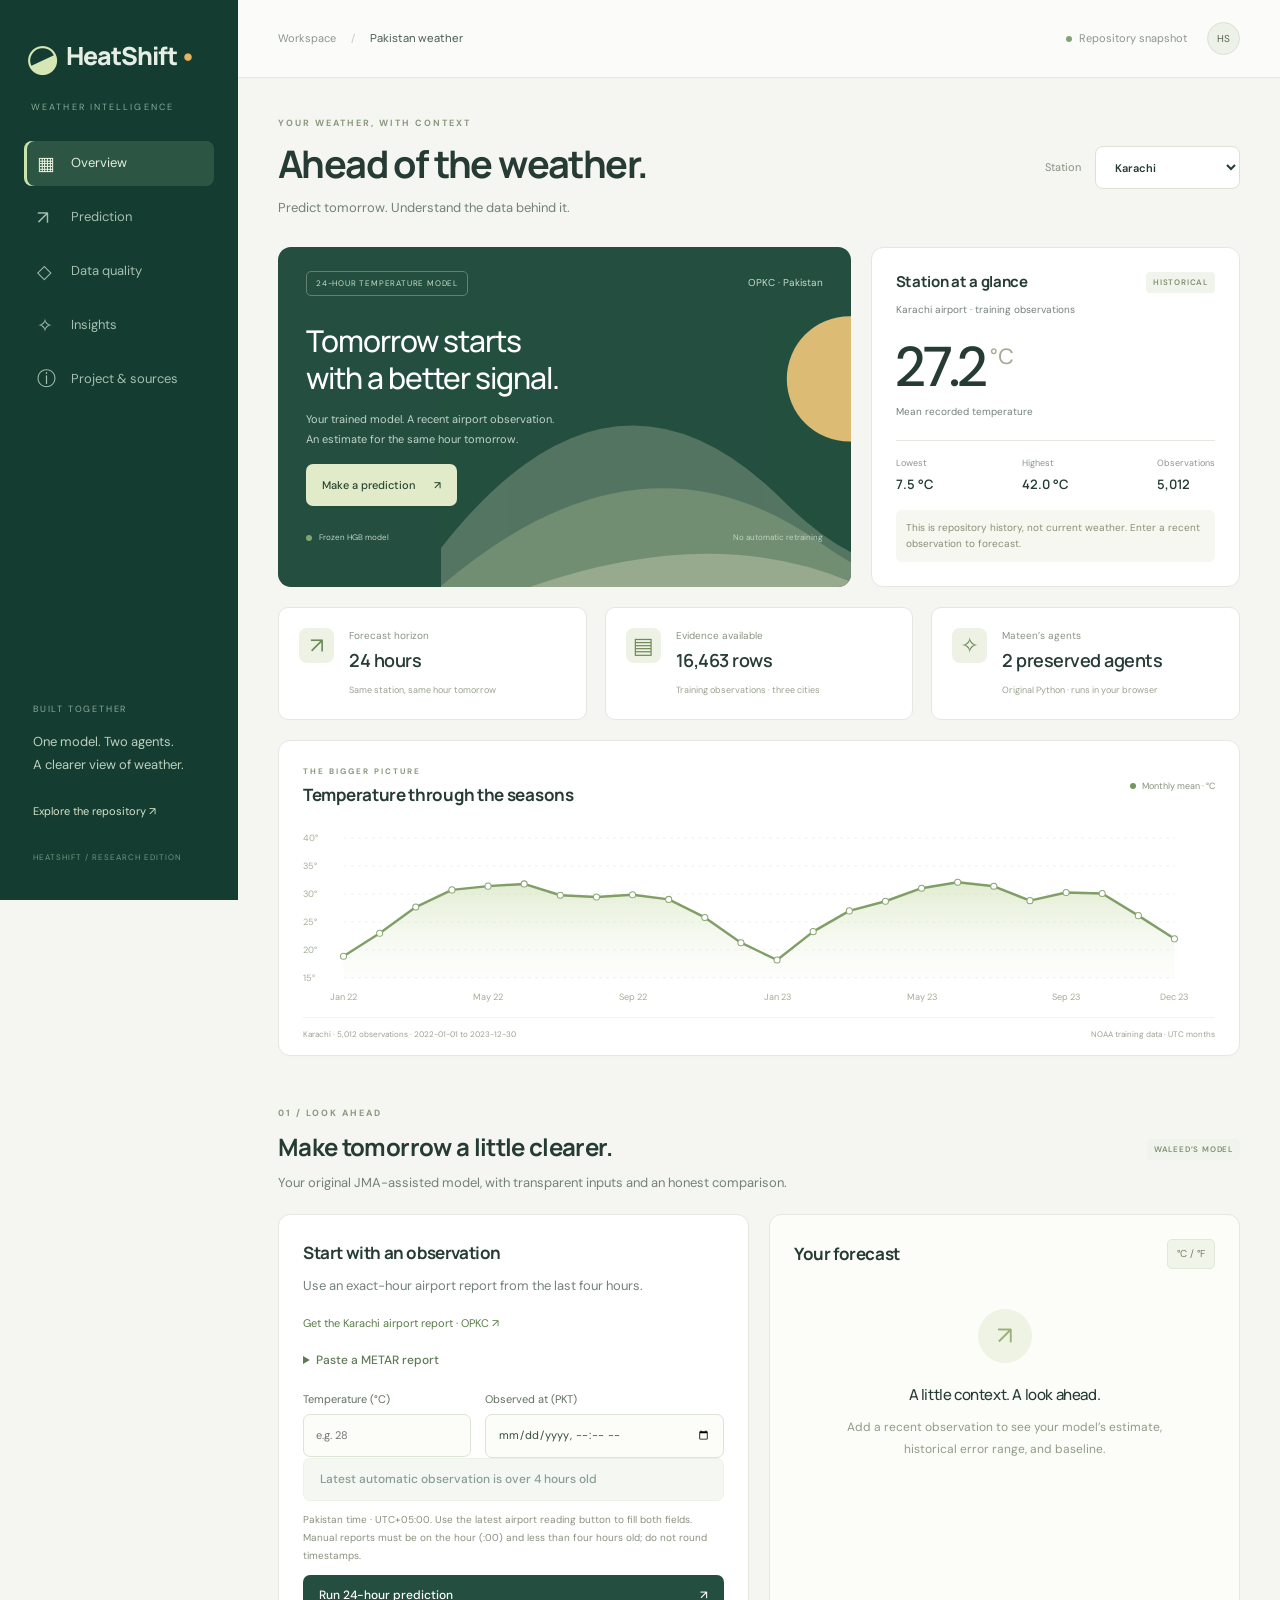
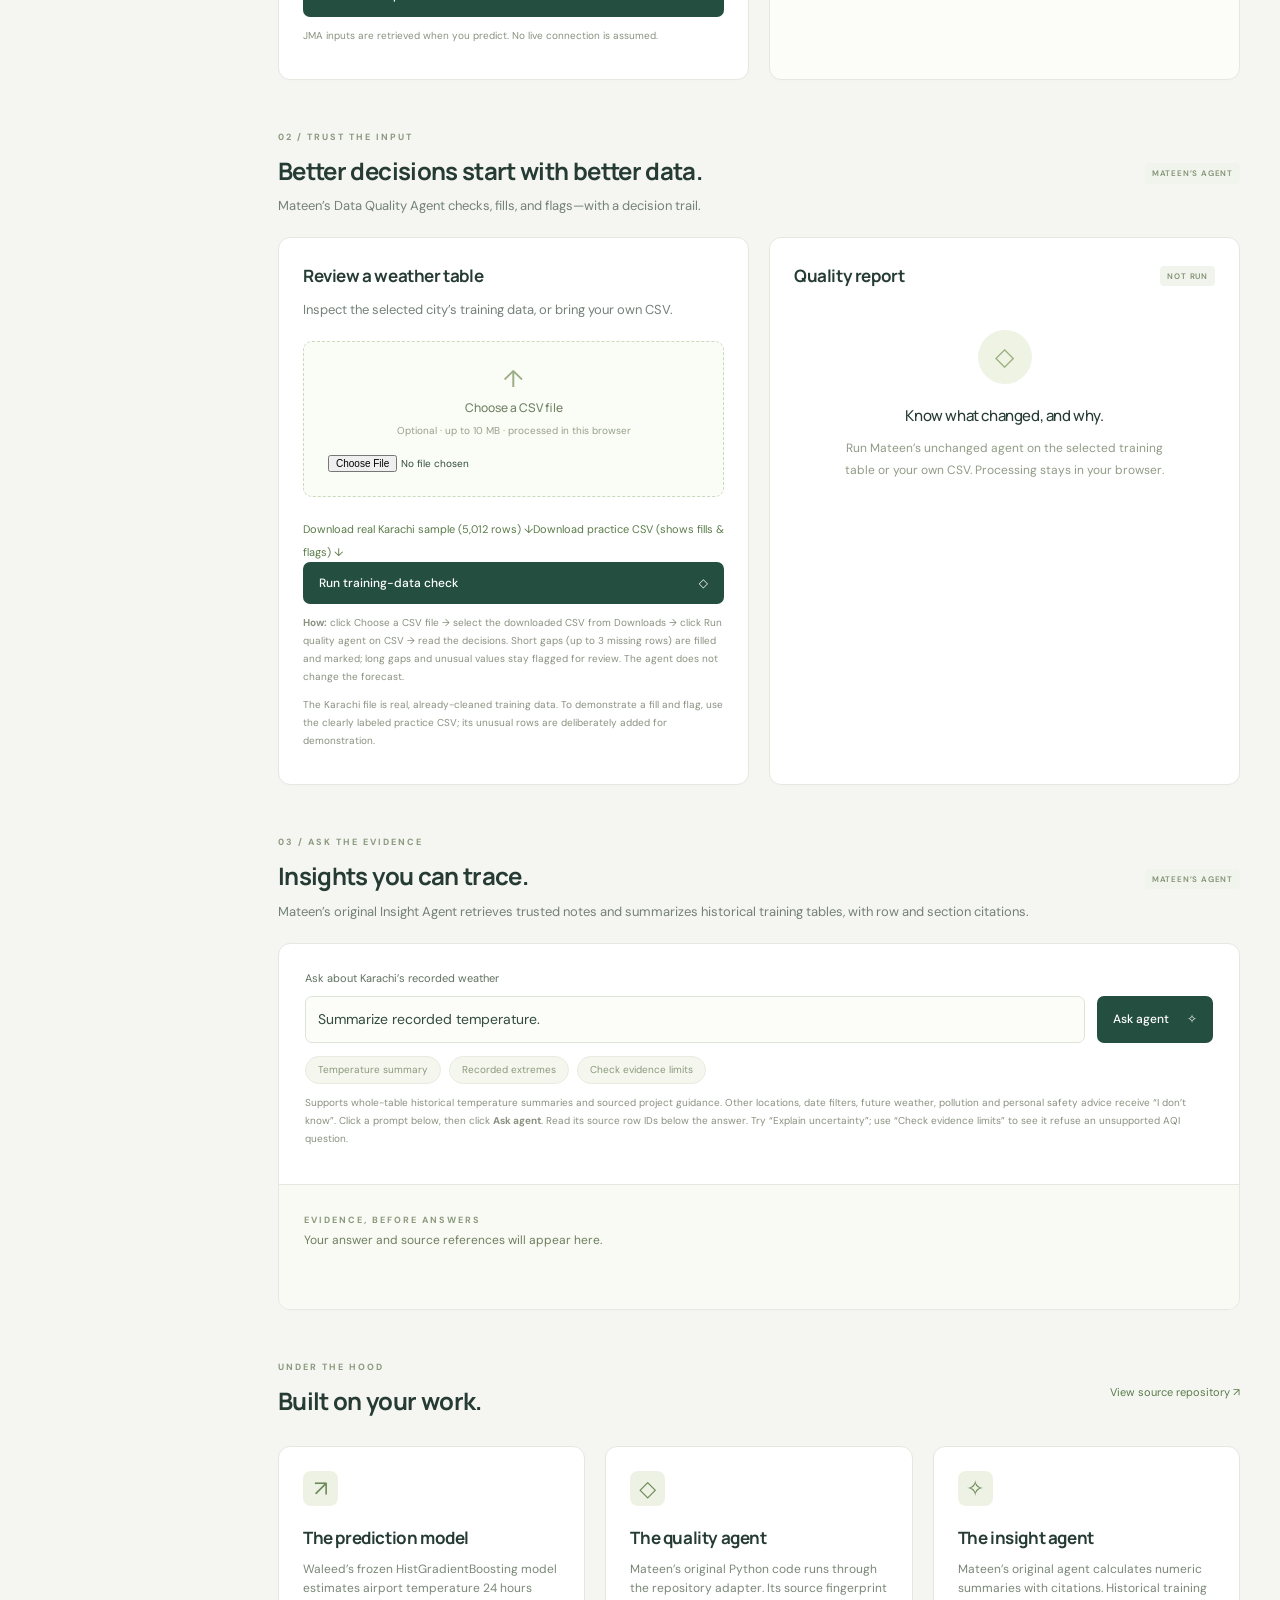
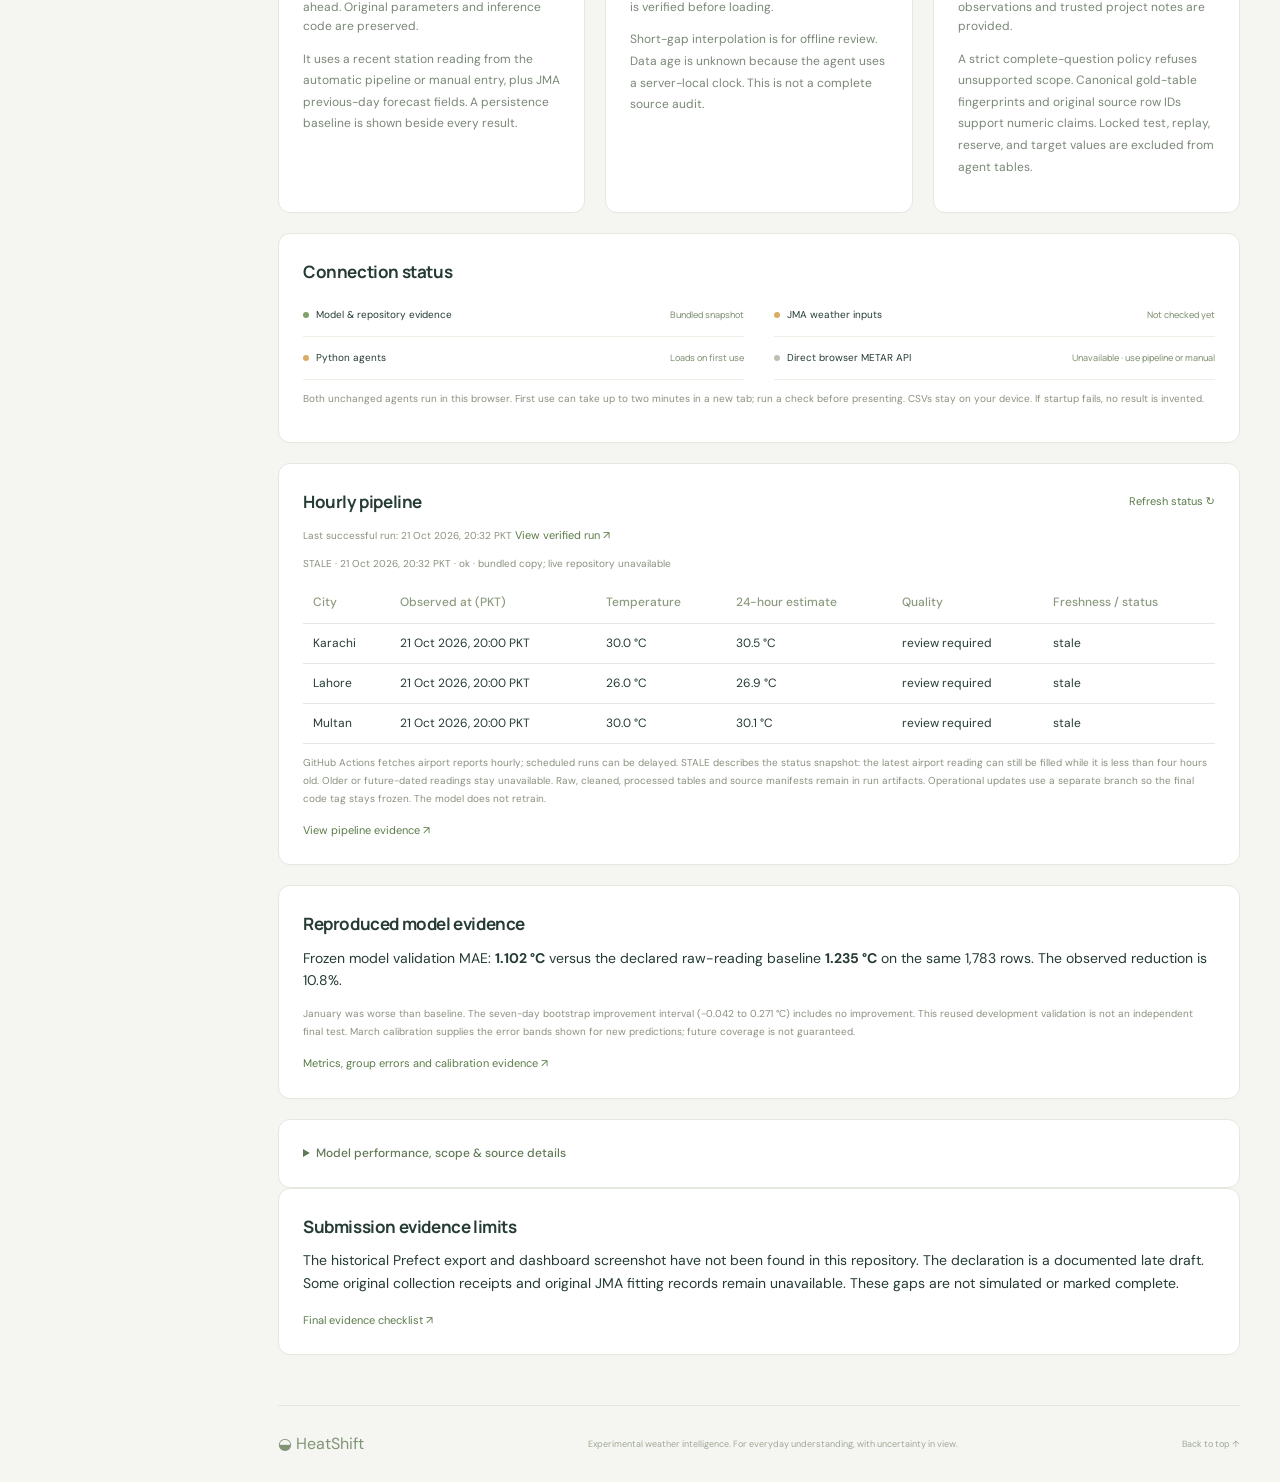
==== commit 1522423e: "Clarify observation and snapshot freshness" ====
--- a/HeatShift_Web/index.html
+++ b/HeatShift_Web/index.html
@@ -12,4 +12,4 @@
 <section id="prediction" class="section"><div class="section-heading"><div><p class="eyebrow">01 / LOOK AHEAD</p><h2>Make tomorrow a little clearer.</h2><p class="muted">Your original JMA-assisted model, with transparent inputs and an honest comparison.</p></div><span class="tag">WALEED’S MODEL</span></div><div class="two-col"><article class="card"><h3>Start with an observation</h3><p class="muted">Use an exact-hour airport report from the last four hours.</p><a id="metarLink" class="text-link" target="_blank" rel="noreferrer">Get the airport report ↗</a><details><summary>Paste a METAR report</summary><label for="metar">Airport report</label><textarea id="metar" rows="2" placeholder="Paste one report for the selected airport"></textarea><button id="parseMetar" type="button" class="button secondary">Fill observation</button><p id="parseStatus" class="help" role="status"></p></details><form id="forecastForm" novalidate><div class="form-grid"><label>Temperature (°C)<input id="temperature" type="number" min="-60" max="60" step="1" placeholder="e.g. 28" required></label><label>Observed at (PKT)<input id="observedAt" type="datetime-local" step="60" required></label></div><button id="usePipelineObservation" class="button secondary wide" type="button" disabled>Latest automatic observation unavailable</button><p class="help">Pakistan time · UTC+05:00. Use the latest airport reading button to fill both fields. Manual reports must be on the hour (:00) and less than four hours old; do not round timestamps.</p><button class="button primary wide" id="predict">Run 24-hour prediction <span>↗</span></button><p id="forecastStatus" role="status" class="help">JMA inputs are retrieved when you predict. No live connection is assumed.</p></form></article><article class="card result-card"><div class="card-title"><h3>Your forecast</h3><button id="units" class="unit-button" aria-label="Toggle result temperature unit">°C / °F</button></div><div id="result" aria-live="polite"><div class="empty-state"><span>↗</span><h3>A little context. A look ahead.</h3><p>Add a recent observation to see your model’s estimate, historical error range, and baseline.</p></div></div><button id="downloadForecast" class="button secondary" hidden>Download prediction receipt ↓</button></article></div></section>
 <section id="quality" class="section"><div class="section-heading"><div><p class="eyebrow">02 / TRUST THE INPUT</p><h2>Better decisions start with better data.</h2><p class="muted">Mateen’s Data Quality Agent checks, fills, and flags—with a decision trail.</p></div><span class="tag">MATEEN’S AGENT</span></div><div class="two-col"><article class="card"><h3>Review a weather table</h3><p class="muted">Inspect the selected city’s training data, or bring your own CSV.</p><label class="upload-box" for="csvFile"><span>↑</span><strong>Choose a CSV file</strong><span id="fileName">Optional · up to 10 MB · processed in this browser</span><input id="csvFile" type="file" accept=".csv,text/csv"></label><div class="sample-files"><a class="text-link" href="karachi_training_sample.csv" download>Download real Karachi sample (5,012 rows) ↓</a><a class="text-link" href="HeatShift_QA_Practice_SAMPLE_SYNTHETIC.csv" download>Download practice CSV (shows fills & flags) ↓</a></div><button id="runQuality" class="button primary wide">Run training-data check <span>◇</span></button><button id="resetFile" class="text-link" hidden>Use repository training data instead</button><p class="help" id="qualitySteps"><b>How:</b> click Choose a CSV file → select the downloaded CSV from Downloads → click Run quality agent on CSV → read the decisions. Short gaps (up to 3 missing rows) are filled and marked; long gaps and unusual values stay flagged for review. The agent does not change the forecast.</p><p class="help">The Karachi file is real, already-cleaned training data. To demonstrate a fill and flag, use the clearly labeled practice CSV; its unusual rows are deliberately added for demonstration.</p></article><article class="card"><div class="card-title"><h3>Quality report</h3><span class="tag" id="qualityState">NOT RUN</span></div><div id="qualityResult" aria-live="polite"><div class="empty-state"><span>◇</span><h3>Know what changed, and why.</h3><p>Run Mateen’s unchanged agent on the selected training table or your own CSV. Processing stays in your browser.</p></div></div><div id="qualityDownloads" hidden><label class="checkbox"><input type="checkbox" id="approveCleaned"> I reviewed the decisions and limitations.</label><div class="action-row"><button id="downloadCleaned" class="button secondary" disabled>Cleaned CSV ↓</button><button id="downloadQuality" class="button secondary">Report JSON ↓</button></div></div></article></div></section>
 <section id="insights" class="section"><div class="section-heading"><div><p class="eyebrow">03 / ASK THE EVIDENCE</p><h2>Insights you can trace.</h2><p class="muted">Mateen’s original Insight Agent retrieves trusted notes and summarizes historical training tables, with row and section citations.</p></div><span class="tag">MATEEN’S AGENT</span></div><article class="card insight-card"><div class="insight-input"><label for="question">Ask about <span id="insightCity">Karachi</span>’s recorded weather</label><div class="ask-row"><input id="question" value="Summarize recorded temperature." maxlength="500"><button id="askInsight" class="button primary">Ask agent <span>✧</span></button></div><div class="chips"><button data-question="Summarize recorded temperature.">Temperature summary</button><button data-question="What are the minimum and maximum recorded temperatures?">Recorded extremes</button><button data-question="What is the air quality or AQI?">Check evidence limits</button></div><p class="help">Supports whole-table historical temperature summaries and sourced project guidance. Other locations, date filters, future weather, pollution and personal safety advice receive “I don’t know”. Click a prompt below, then click <b>Ask agent</b>. Read its source row IDs below the answer. Try “Explain uncertainty”; use “Check evidence limits” to see it refuse an unsupported AQI question.</p></div><div id="insightResult" class="insight-output" aria-live="polite"><span class="eyebrow">EVIDENCE, BEFORE ANSWERS</span><p>Your answer and source references will appear here.</p></div></article></section>
-<section id="project" class="section"><div class="section-heading"><div><p class="eyebrow">UNDER THE HOOD</p><h2>Built on your work.</h2></div><a class="text-link" href="https://github.com/waleedirfan2006-arch/Heat-Shift-" target="_blank" rel="noreferrer">View source repository ↗</a></div><div class="three-col"><article class="card"><span class="mini-icon">↗</span><h3>The prediction model</h3><p>Waleed’s frozen HistGradientBoosting model estimates airport temperature 24 hours ahead. Original parameters and inference code are preserved.</p><p class="help">It uses a recent station reading from the automatic pipeline or manual entry, plus JMA previous-day forecast fields. A persistence baseline is shown beside every result.</p></article><article class="card"><span class="mini-icon">◇</span><h3>The quality agent</h3><p>Mateen’s original Python code runs through the repository adapter. Its source fingerprint is verified before loading.</p><p class="help">Short-gap interpolation is for offline review. Data age is unknown because the agent uses a server-local clock. This is not a complete source audit.</p></article><article class="card"><span class="mini-icon">✧</span><h3>The insight agent</h3><p>Mateen’s original agent calculates numeric summaries with citations. Historical training observations and trusted project notes are provided.</p><p class="help">A strict complete-question policy refuses unsupported scope. Canonical gold-table fingerprints and original source row IDs support numeric claims. Locked test, replay, reserve, and target values are excluded from agent tables.</p></article></div><article class="card connection-card"><h3>Connection status</h3><div class="connections"><div><span><i class="dot green"></i>Model & repository evidence</span><strong>Bundled snapshot</strong></div><div><span><i class="dot amber" id="jmaDot"></i>JMA weather inputs</span><strong id="jmaStatus">Not checked yet</strong></div><div><span><i class="dot amber" id="agentDot"></i>Python agents</span><strong id="agentStatus">Loads on first use</strong></div><div><span><i class="dot gray"></i>Direct browser METAR API</span><strong>Unavailable · use pipeline or manual</strong></div></div><p id="runtimeStatus" class="help" role="status">Both unchanged agents run in this browser. First use can take up to two minutes in a new tab; run a check before presenting. CSVs stay on your device. If startup fails, no result is invented.</p></article><article class="card connection-card" id="hourlyCard"><div class="card-title"><h3>Hourly pipeline</h3><button id="refreshPipeline" class="text-link">Refresh status ↻</button></div><p id="lastSuccess" class="help">Last successful run: checking…</p><p id="pipelineStatus" class="help" role="status">Checking the repository's latest hourly snapshot…</p><div id="pipelineResults"></div><p class="help">GitHub Actions runs at minute 17 UTC each hour. Upstream services and scheduled jobs can be delayed. Raw, cleaned, processed tables and source manifests remain in run artifacts. Operational updates use a separate branch so the final code tag stays frozen. The model does not retrain.</p><a class="text-link" href="https://github.com/waleedirfan2006-arch/Heat-Shift-/actions" target="_blank" rel="noreferrer">View pipeline evidence ↗</a></article><article class="card connection-card"><h3>Reproduced model evidence</h3><p>Frozen model validation MAE: <b>1.102 °C</b> versus the declared raw-reading baseline <b>1.235 °C</b> on the same 1,783 rows. The observed reduction is 10.8%.</p><p class="help">January was worse than baseline. The seven-day bootstrap improvement interval (-0.042 to 0.271 °C) includes no improvement. This reused development validation is not an independent final test. March calibration supplies the error bands shown for new predictions; future coverage is not guaranteed.</p><a class="text-link" href="model_evaluation.json" target="_blank">Metrics, group errors and calibration evidence ↗</a></article><details class="card evidence-details"><summary>Model performance, scope & source details</summary><p>Reproduced January–February 2024 validation MAE against the declared raw-reading baseline, in °C (lower is better):</p><div class="table-scroll"><table><thead><tr><th>City</th><th>Original model</th><th>Persistence</th></tr></thead><tbody><tr><td>Karachi</td><td>1.031</td><td>1.368</td></tr><tr><td>Lahore</td><td>1.082</td><td>1.129</td></tr><tr><td>Multan</td><td>1.226</td><td>1.352</td></tr></tbody></table></div><p>The latest recheck uses saved archived JMA responses and unchanged model parameters; it does not tune on held-out data. Karachi was worse than persistence on the repository’s 2024 locked test (0.932 vs 0.892 °C). Historical error ranges do not guarantee future coverage.</p><p>Original model and data snapshot: <code>7bf6282b956e214438dfa89247a1a32ed238d61c</code>. Agent source: <code>165be6f1a61130e42099f9b30683f29d4820e22b</code>. The preserved integration verifies SHA-256 fingerprints.</p><p><a href="https://github.com/waleedirfan2006-arch/Heat-Shift-/blob/main/HeatShift_Static_Space/README.md" target="_blank" rel="noreferrer">Model evaluation evidence ↗</a> · <a href="integration_provenance.json" target="_blank">Integration provenance ↗</a> · <a href="https://open-meteo.com/en/docs/previous-runs-api" target="_blank" rel="noreferrer">JMA data via Open-Meteo · CC BY 4.0 ↗</a></p></details><article class="card"><h3>Submission evidence limits</h3><p>The historical Prefect export and dashboard screenshot have not been found in this repository. The declaration is a documented late draft. Some original collection receipts and original JMA fitting records remain unavailable. These gaps are not simulated or marked complete.</p><a class="text-link" href="https://github.com/waleedirfan2006-arch/Heat-Shift-/blob/main/SUBMISSION_CHECKLIST.md" target="_blank" rel="noreferrer">Final evidence checklist ↗</a></article></section><footer><a class="footer-brand" href="#overview">◒ HeatShift</a><span>Experimental weather intelligence. For everyday understanding, with uncertainty in view.</span><a href="#overview">Back to top ↑</a></footer></main></div><script src="core.js?v=time-help-v3"></script><script src="model.js"></script><script src="app.js?v=guided-demo-v4"></script></body></html>
+<section id="project" class="section"><div class="section-heading"><div><p class="eyebrow">UNDER THE HOOD</p><h2>Built on your work.</h2></div><a class="text-link" href="https://github.com/waleedirfan2006-arch/Heat-Shift-" target="_blank" rel="noreferrer">View source repository ↗</a></div><div class="three-col"><article class="card"><span class="mini-icon">↗</span><h3>The prediction model</h3><p>Waleed’s frozen HistGradientBoosting model estimates airport temperature 24 hours ahead. Original parameters and inference code are preserved.</p><p class="help">It uses a recent station reading from the automatic pipeline or manual entry, plus JMA previous-day forecast fields. A persistence baseline is shown beside every result.</p></article><article class="card"><span class="mini-icon">◇</span><h3>The quality agent</h3><p>Mateen’s original Python code runs through the repository adapter. Its source fingerprint is verified before loading.</p><p class="help">Short-gap interpolation is for offline review. Data age is unknown because the agent uses a server-local clock. This is not a complete source audit.</p></article><article class="card"><span class="mini-icon">✧</span><h3>The insight agent</h3><p>Mateen’s original agent calculates numeric summaries with citations. Historical training observations and trusted project notes are provided.</p><p class="help">A strict complete-question policy refuses unsupported scope. Canonical gold-table fingerprints and original source row IDs support numeric claims. Locked test, replay, reserve, and target values are excluded from agent tables.</p></article></div><article class="card connection-card"><h3>Connection status</h3><div class="connections"><div><span><i class="dot green"></i>Model & repository evidence</span><strong>Bundled snapshot</strong></div><div><span><i class="dot amber" id="jmaDot"></i>JMA weather inputs</span><strong id="jmaStatus">Not checked yet</strong></div><div><span><i class="dot amber" id="agentDot"></i>Python agents</span><strong id="agentStatus">Loads on first use</strong></div><div><span><i class="dot gray"></i>Direct browser METAR API</span><strong>Unavailable · use pipeline or manual</strong></div></div><p id="runtimeStatus" class="help" role="status">Both unchanged agents run in this browser. First use can take up to two minutes in a new tab; run a check before presenting. CSVs stay on your device. If startup fails, no result is invented.</p></article><article class="card connection-card" id="hourlyCard"><div class="card-title"><h3>Hourly pipeline</h3><button id="refreshPipeline" class="text-link">Refresh status ↻</button></div><p id="lastSuccess" class="help">Last successful run: checking…</p><p id="pipelineStatus" class="help" role="status">Checking the repository's latest hourly snapshot…</p><div id="pipelineResults"></div><p class="help">GitHub Actions fetches airport reports hourly; scheduled runs can be delayed. STALE describes the status snapshot: the latest airport reading can still be filled while it is less than four hours old. Older or future-dated readings stay unavailable. Raw, cleaned, processed tables and source manifests remain in run artifacts. Operational updates use a separate branch so the final code tag stays frozen. The model does not retrain.</p><a class="text-link" href="https://github.com/waleedirfan2006-arch/Heat-Shift-/actions" target="_blank" rel="noreferrer">View pipeline evidence ↗</a></article><article class="card connection-card"><h3>Reproduced model evidence</h3><p>Frozen model validation MAE: <b>1.102 °C</b> versus the declared raw-reading baseline <b>1.235 °C</b> on the same 1,783 rows. The observed reduction is 10.8%.</p><p class="help">January was worse than baseline. The seven-day bootstrap improvement interval (-0.042 to 0.271 °C) includes no improvement. This reused development validation is not an independent final test. March calibration supplies the error bands shown for new predictions; future coverage is not guaranteed.</p><a class="text-link" href="model_evaluation.json" target="_blank">Metrics, group errors and calibration evidence ↗</a></article><details class="card evidence-details"><summary>Model performance, scope & source details</summary><p>Reproduced January–February 2024 validation MAE against the declared raw-reading baseline, in °C (lower is better):</p><div class="table-scroll"><table><thead><tr><th>City</th><th>Original model</th><th>Persistence</th></tr></thead><tbody><tr><td>Karachi</td><td>1.031</td><td>1.368</td></tr><tr><td>Lahore</td><td>1.082</td><td>1.129</td></tr><tr><td>Multan</td><td>1.226</td><td>1.352</td></tr></tbody></table></div><p>The latest recheck uses saved archived JMA responses and unchanged model parameters; it does not tune on held-out data. Karachi was worse than persistence on the repository’s 2024 locked test (0.932 vs 0.892 °C). Historical error ranges do not guarantee future coverage.</p><p>Original model and data snapshot: <code>7bf6282b956e214438dfa89247a1a32ed238d61c</code>. Agent source: <code>165be6f1a61130e42099f9b30683f29d4820e22b</code>. The preserved integration verifies SHA-256 fingerprints.</p><p><a href="https://github.com/waleedirfan2006-arch/Heat-Shift-/blob/main/HeatShift_Static_Space/README.md" target="_blank" rel="noreferrer">Model evaluation evidence ↗</a> · <a href="integration_provenance.json" target="_blank">Integration provenance ↗</a> · <a href="https://open-meteo.com/en/docs/previous-runs-api" target="_blank" rel="noreferrer">JMA data via Open-Meteo · CC BY 4.0 ↗</a></p></details><article class="card"><h3>Submission evidence limits</h3><p>The historical Prefect export and dashboard screenshot have not been found in this repository. The declaration is a documented late draft. Some original collection receipts and original JMA fitting records remain unavailable. These gaps are not simulated or marked complete.</p><a class="text-link" href="https://github.com/waleedirfan2006-arch/Heat-Shift-/blob/main/SUBMISSION_CHECKLIST.md" target="_blank" rel="noreferrer">Final evidence checklist ↗</a></article></section><footer><a class="footer-brand" href="#overview">◒ HeatShift</a><span>Experimental weather intelligence. For everyday understanding, with uncertainty in view.</span><a href="#overview">Back to top ↑</a></footer></main></div><script src="core.js?v=time-help-v3"></script><script src="model.js"></script><script src="app.js?v=guided-demo-v4"></script></body></html>
